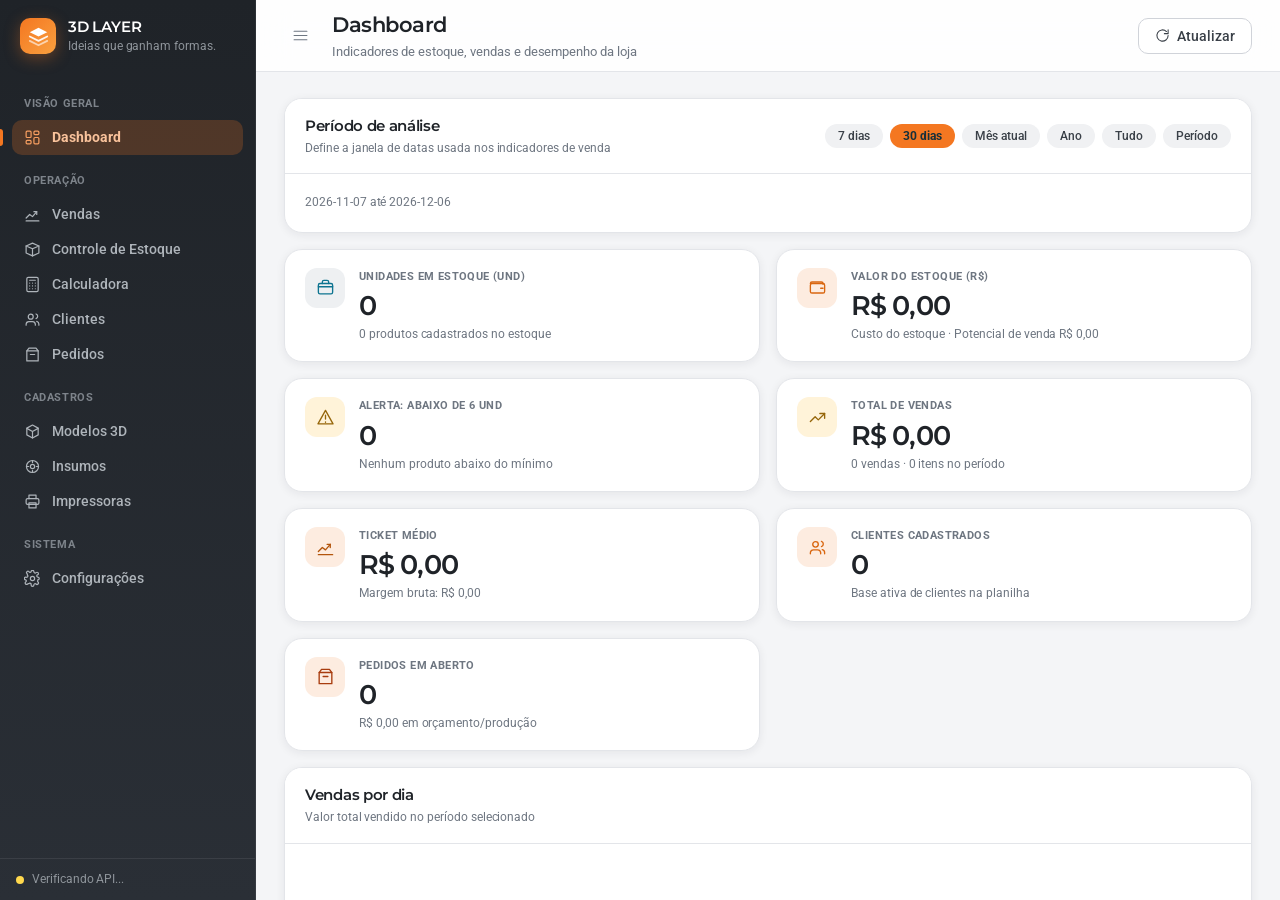
==== index.html @ 17f923ca "Transicao de pagina lado a lado (transitions.dev P8)" ====
<!doctype html>
<html lang="pt-BR">
  <head>
    <meta charset="UTF-8" />
    <meta name="viewport" content="width=device-width, initial-scale=1.0" />
    <meta name="description" content="3D LAYER — CRM da loja 3D: clientes, estoque, vendas e pedidos. Ideias que ganham formas." />
    <meta name="theme-color" content="#1f2328" />
    <meta
      http-equiv="Content-Security-Policy"
      content="default-src 'self'; script-src 'self' 'sha256-BkKP2XO6WOEc3kXOiLr2ZoY83hamalKjPY9xBcbXVuw='; style-src 'self' 'unsafe-inline'; font-src 'self' data: https:; img-src 'self' data: blob: https: http:; connect-src 'self' https: http:; object-src 'none'; base-uri 'none'"
    />
    <title>3D LAYER</title>
    <script type="module" crossorigin src="./assets/index.web-DyTo5qUt.js"></script>
    <link rel="stylesheet" crossorigin href="./assets/index-BPwI07zb.css">
  </head>
  <body>
    <div id="root"></div>
  </body>
</html>
---- assets/index-BPwI07zb.css ----
@font-face{font-family:Montserrat;font-style:normal;font-display:swap;font-weight:500;src:url(./montserrat-cyrillic-ext-500-normal-11xBT7e1.woff2) format("woff2"),url(./montserrat-cyrillic-ext-500-normal-DOzfAZ45.woff) format("woff");unicode-range:U+0460-052F,U+1C80-1C8A,U+20B4,U+2DE0-2DFF,U+A640-A69F,U+FE2E-FE2F}@font-face{font-family:Montserrat;font-style:normal;font-display:swap;font-weight:500;src:url(./montserrat-cyrillic-500-normal-T0SG181k.woff2) format("woff2"),url(./montserrat-cyrillic-500-normal-CyGtXmN9.woff) format("woff");unicode-range:U+0301,U+0400-045F,U+0490-0491,U+04B0-04B1,U+2116}@font-face{font-family:Montserrat;font-style:normal;font-display:swap;font-weight:500;src:url(./montserrat-vietnamese-500-normal-NT-t8RG1.woff2) format("woff2"),url(./montserrat-vietnamese-500-normal-DpeZlV_K.woff) format("woff");unicode-range:U+0102-0103,U+0110-0111,U+0128-0129,U+0168-0169,U+01A0-01A1,U+01AF-01B0,U+0300-0301,U+0303-0304,U+0308-0309,U+0323,U+0329,U+1EA0-1EF9,U+20AB}@font-face{font-family:Montserrat;font-style:normal;font-display:swap;font-weight:500;src:url(./montserrat-latin-ext-500-normal-BKtbrd6n.woff2) format("woff2"),url(./montserrat-latin-ext-500-normal-DWPqqZgs.woff) format("woff");unicode-range:U+0100-02BA,U+02BD-02C5,U+02C7-02CC,U+02CE-02D7,U+02DD-02FF,U+0304,U+0308,U+0329,U+1D00-1DBF,U+1E00-1E9F,U+1EF2-1EFF,U+2020,U+20A0-20AB,U+20AD-20C0,U+2113,U+2C60-2C7F,U+A720-A7FF}@font-face{font-family:Montserrat;font-style:normal;font-display:swap;font-weight:500;src:url(./montserrat-latin-500-normal-DRFEGfly.woff2) format("woff2"),url(./montserrat-latin-500-normal-Dok2oTci.woff) format("woff");unicode-range:U+0000-00FF,U+0131,U+0152-0153,U+02BB-02BC,U+02C6,U+02DA,U+02DC,U+0304,U+0308,U+0329,U+2000-206F,U+20AC,U+2122,U+2191,U+2193,U+2212,U+2215,U+FEFF,U+FFFD}@font-face{font-family:Montserrat;font-style:normal;font-display:swap;font-weight:600;src:url(./montserrat-cyrillic-ext-600-normal-BtBW-rpm.woff2) format("woff2"),url(./montserrat-cyrillic-ext-600-normal-wReYPmz2.woff) format("woff");unicode-range:U+0460-052F,U+1C80-1C8A,U+20B4,U+2DE0-2DFF,U+A640-A69F,U+FE2E-FE2F}@font-face{font-family:Montserrat;font-style:normal;font-display:swap;font-weight:600;src:url(./montserrat-cyrillic-600-normal-CQEPC0hM.woff2) format("woff2"),url(./montserrat-cyrillic-600-normal-DUglwBrH.woff) format("woff");unicode-range:U+0301,U+0400-045F,U+0490-0491,U+04B0-04B1,U+2116}@font-face{font-family:Montserrat;font-style:normal;font-display:swap;font-weight:600;src:url(./montserrat-vietnamese-600-normal-DKe6qT_E.woff2) format("woff2"),url(./montserrat-vietnamese-600-normal-SJ-HTWuM.woff) format("woff");unicode-range:U+0102-0103,U+0110-0111,U+0128-0129,U+0168-0169,U+01A0-01A1,U+01AF-01B0,U+0300-0301,U+0303-0304,U+0308-0309,U+0323,U+0329,U+1EA0-1EF9,U+20AB}@font-face{font-family:Montserrat;font-style:normal;font-display:swap;font-weight:600;src:url(./montserrat-latin-ext-600-normal-DSkTqI9L.woff2) format("woff2"),url(./montserrat-latin-ext-600-normal-CSDhkhgS.woff) format("woff");unicode-range:U+0100-02BA,U+02BD-02C5,U+02C7-02CC,U+02CE-02D7,U+02DD-02FF,U+0304,U+0308,U+0329,U+1D00-1DBF,U+1E00-1E9F,U+1EF2-1EFF,U+2020,U+20A0-20AB,U+20AD-20C0,U+2113,U+2C60-2C7F,U+A720-A7FF}@font-face{font-family:Montserrat;font-style:normal;font-display:swap;font-weight:600;src:url(./montserrat-latin-600-normal-UVxSCcoG.woff2) format("woff2"),url(./montserrat-latin-600-normal-CdhFl4lI.woff) format("woff");unicode-range:U+0000-00FF,U+0131,U+0152-0153,U+02BB-02BC,U+02C6,U+02DA,U+02DC,U+0304,U+0308,U+0329,U+2000-206F,U+20AC,U+2122,U+2191,U+2193,U+2212,U+2215,U+FEFF,U+FFFD}@font-face{font-family:Montserrat;font-style:normal;font-display:swap;font-weight:700;src:url(./montserrat-cyrillic-ext-700-normal-MyDreaeu.woff2) format("woff2"),url(./montserrat-cyrillic-ext-700-normal-D-Mk2xRJ.woff) format("woff");unicode-range:U+0460-052F,U+1C80-1C8A,U+20B4,U+2DE0-2DFF,U+A640-A69F,U+FE2E-FE2F}@font-face{font-family:Montserrat;font-style:normal;font-display:swap;font-weight:700;src:url(./montserrat-cyrillic-700-normal-D-Pqjtdp.woff2) format("woff2"),url(./montserrat-cyrillic-700-normal-BvLYcGP1.woff) format("woff");unicode-range:U+0301,U+0400-045F,U+0490-0491,U+04B0-04B1,U+2116}@font-face{font-family:Montserrat;font-style:normal;font-display:swap;font-weight:700;src:url(./montserrat-vietnamese-700-normal-C0x1De3p.woff2) format("woff2"),url(./montserrat-vietnamese-700-normal-DnwGT2D9.woff) format("woff");unicode-range:U+0102-0103,U+0110-0111,U+0128-0129,U+0168-0169,U+01A0-01A1,U+01AF-01B0,U+0300-0301,U+0303-0304,U+0308-0309,U+0323,U+0329,U+1EA0-1EF9,U+20AB}@font-face{font-family:Montserrat;font-style:normal;font-display:swap;font-weight:700;src:url(./montserrat-latin-ext-700-normal-BOP2Nhf0.woff2) format("woff2"),url(./montserrat-latin-ext-700-normal-DdDFr05Z.woff) format("woff");unicode-range:U+0100-02BA,U+02BD-02C5,U+02C7-02CC,U+02CE-02D7,U+02DD-02FF,U+0304,U+0308,U+0329,U+1D00-1DBF,U+1E00-1E9F,U+1EF2-1EFF,U+2020,U+20A0-20AB,U+20AD-20C0,U+2113,U+2C60-2C7F,U+A720-A7FF}@font-face{font-family:Montserrat;font-style:normal;font-display:swap;font-weight:700;src:url(./montserrat-latin-700-normal-BdjcYUrC.woff2) format("woff2"),url(./montserrat-latin-700-normal-BWkrl476.woff) format("woff");unicode-range:U+0000-00FF,U+0131,U+0152-0153,U+02BB-02BC,U+02C6,U+02DA,U+02DC,U+0304,U+0308,U+0329,U+2000-206F,U+20AC,U+2122,U+2191,U+2193,U+2212,U+2215,U+FEFF,U+FFFD}@font-face{font-family:Roboto;font-style:normal;font-display:swap;font-weight:400;src:url(./roboto-cyrillic-ext-400-normal-qHufge6k.woff2) format("woff2"),url(./roboto-cyrillic-ext-400-normal-DhDk0Xwi.woff) format("woff");unicode-range:U+0460-052F,U+1C80-1C8A,U+20B4,U+2DE0-2DFF,U+A640-A69F,U+FE2E-FE2F}@font-face{font-family:Roboto;font-style:normal;font-display:swap;font-weight:400;src:url(./roboto-cyrillic-400-normal-CBPI_iaY.woff2) format("woff2"),url(./roboto-cyrillic-400-normal-BepgbcUK.woff) format("woff");unicode-range:U+0301,U+0400-045F,U+0490-0491,U+04B0-04B1,U+2116}@font-face{font-family:Roboto;font-style:normal;font-display:swap;font-weight:400;src:url([data-uri]) format("woff2"),url([data-uri]) format("woff");unicode-range:U+1F00-1FFF}@font-face{font-family:Roboto;font-style:normal;font-display:swap;font-weight:400;src:url(./roboto-greek-400-normal-ai2Z1K3C.woff2) format("woff2"),url(./roboto-greek-400-normal-D904r64h.woff) format("woff");unicode-range:U+0370-0377,U+037A-037F,U+0384-038A,U+038C,U+038E-03A1,U+03A3-03FF}@font-face{font-family:Roboto;font-style:normal;font-display:swap;font-weight:400;src:url(./roboto-math-400-normal-BEFej5gc.woff2) format("woff2"),url(./roboto-math-400-normal-D6sS4O5l.woff) format("woff");unicode-range:U+0302-0303,U+0305,U+0307-0308,U+0310,U+0312,U+0315,U+031A,U+0326-0327,U+032C,U+032F-0330,U+0332-0333,U+0338,U+033A,U+0346,U+034D,U+0391-03A1,U+03A3-03A9,U+03B1-03C9,U+03D1,U+03D5-03D6,U+03F0-03F1,U+03F4-03F5,U+2016-2017,U+2034-2038,U+203C,U+2040,U+2043,U+2047,U+2050,U+2057,U+205F,U+2070-2071,U+2074-208E,U+2090-209C,U+20D0-20DC,U+20E1,U+20E5-20EF,U+2100-2112,U+2114-2115,U+2117-2121,U+2123-214F,U+2190,U+2192,U+2194-21AE,U+21B0-21E5,U+21F1-21F2,U+21F4-2211,U+2213-2214,U+2216-22FF,U+2308-230B,U+2310,U+2319,U+231C-2321,U+2336-237A,U+237C,U+2395,U+239B-23B7,U+23D0,U+23DC-23E1,U+2474-2475,U+25AF,U+25B3,U+25B7,U+25BD,U+25C1,U+25CA,U+25CC,U+25FB,U+266D-266F,U+27C0-27FF,U+2900-2AFF,U+2B0E-2B11,U+2B30-2B4C,U+2BFE,U+3030,U+FF5B,U+FF5D,U+1D400-1D7FF,U+1EE00-1EEFF}@font-face{font-family:Roboto;font-style:normal;font-display:swap;font-weight:400;src:url(./roboto-symbols-400-normal-CB1Ce4Gk.woff2) format("woff2"),url(./roboto-symbols-400-normal-C7tGlxgb.woff) format("woff");unicode-range:U+0001-000C,U+000E-001F,U+007F-009F,U+20DD-20E0,U+20E2-20E4,U+2150-218F,U+2190,U+2192,U+2194-2199,U+21AF,U+21E6-21F0,U+21F3,U+2218-2219,U+2299,U+22C4-22C6,U+2300-243F,U+2440-244A,U+2460-24FF,U+25A0-27BF,U+2800-28FF,U+2921-2922,U+2981,U+29BF,U+29EB,U+2B00-2BFF,U+4DC0-4DFF,U+FFF9-FFFB,U+10140-1018E,U+10190-1019C,U+101A0,U+101D0-101FD,U+102E0-102FB,U+10E60-10E7E,U+1D2C0-1D2D3,U+1D2E0-1D37F,U+1F000-1F0FF,U+1F100-1F1AD,U+1F1E6-1F1FF,U+1F30D-1F30F,U+1F315,U+1F31C,U+1F31E,U+1F320-1F32C,U+1F336,U+1F378,U+1F37D,U+1F382,U+1F393-1F39F,U+1F3A7-1F3A8,U+1F3AC-1F3AF,U+1F3C2,U+1F3C4-1F3C6,U+1F3CA-1F3CE,U+1F3D4-1F3E0,U+1F3ED,U+1F3F1-1F3F3,U+1F3F5-1F3F7,U+1F408,U+1F415,U+1F41F,U+1F426,U+1F43F,U+1F441-1F442,U+1F444,U+1F446-1F449,U+1F44C-1F44E,U+1F453,U+1F46A,U+1F47D,U+1F4A3,U+1F4B0,U+1F4B3,U+1F4B9,U+1F4BB,U+1F4BF,U+1F4C8-1F4CB,U+1F4D6,U+1F4DA,U+1F4DF,U+1F4E3-1F4E6,U+1F4EA-1F4ED,U+1F4F7,U+1F4F9-1F4FB,U+1F4FD-1F4FE,U+1F503,U+1F507-1F50B,U+1F50D,U+1F512-1F513,U+1F53E-1F54A,U+1F54F-1F5FA,U+1F610,U+1F650-1F67F,U+1F687,U+1F68D,U+1F691,U+1F694,U+1F698,U+1F6AD,U+1F6B2,U+1F6B9-1F6BA,U+1F6BC,U+1F6C6-1F6CF,U+1F6D3-1F6D7,U+1F6E0-1F6EA,U+1F6F0-1F6F3,U+1F6F7-1F6FC,U+1F700-1F7FF,U+1F800-1F80B,U+1F810-1F847,U+1F850-1F859,U+1F860-1F887,U+1F890-1F8AD,U+1F8B0-1F8BB,U+1F8C0-1F8C1,U+1F900-1F90B,U+1F93B,U+1F946,U+1F984,U+1F996,U+1F9E9,U+1FA00-1FA6F,U+1FA70-1FA7C,U+1FA80-1FA89,U+1FA8F-1FAC6,U+1FACE-1FADC,U+1FADF-1FAE9,U+1FAF0-1FAF8,U+1FB00-1FBFF}@font-face{font-family:Roboto;font-style:normal;font-display:swap;font-weight:400;src:url(./roboto-vietnamese-400-normal-D2PTxGxD.woff2) format("woff2"),url(./roboto-vietnamese-400-normal-Bf76hAzZ.woff) format("woff");unicode-range:U+0102-0103,U+0110-0111,U+0128-0129,U+0168-0169,U+01A0-01A1,U+01AF-01B0,U+0300-0301,U+0303-0304,U+0308-0309,U+0323,U+0329,U+1EA0-1EF9,U+20AB}@font-face{font-family:Roboto;font-style:normal;font-display:swap;font-weight:400;src:url(./roboto-latin-ext-400-normal-C3tdtHj3.woff2) format("woff2"),url(./roboto-latin-ext-400-normal-CIveymTr.woff) format("woff");unicode-range:U+0100-02BA,U+02BD-02C5,U+02C7-02CC,U+02CE-02D7,U+02DD-02FF,U+0304,U+0308,U+0329,U+1D00-1DBF,U+1E00-1E9F,U+1EF2-1EFF,U+2020,U+20A0-20AB,U+20AD-20C0,U+2113,U+2C60-2C7F,U+A720-A7FF}@font-face{font-family:Roboto;font-style:normal;font-display:swap;font-weight:400;src:url(./roboto-latin-400-normal-BqEyEoaF.woff2) format("woff2"),url(./roboto-latin-400-normal-D27F5sTu.woff) format("woff");unicode-range:U+0000-00FF,U+0131,U+0152-0153,U+02BB-02BC,U+02C6,U+02DA,U+02DC,U+0304,U+0308,U+0329,U+2000-206F,U+20AC,U+2122,U+2191,U+2193,U+2212,U+2215,U+FEFF,U+FFFD}@font-face{font-family:Roboto;font-style:normal;font-display:swap;font-weight:500;src:url(./roboto-cyrillic-ext-500-normal-BWC_xYeb.woff2) format("woff2"),url(./roboto-cyrillic-ext-500-normal-SCgicl0l.woff) format("woff");unicode-range:U+0460-052F,U+1C80-1C8A,U+20B4,U+2DE0-2DFF,U+A640-A69F,U+FE2E-FE2F}@font-face{font-family:Roboto;font-style:normal;font-display:swap;font-weight:500;src:url(./roboto-cyrillic-500-normal-CLao9AfR.woff2) format("woff2"),url(./roboto-cyrillic-500-normal-C8ZOEKN4.woff) format("woff");unicode-range:U+0301,U+0400-045F,U+0490-0491,U+04B0-04B1,U+2116}@font-face{font-family:Roboto;font-style:normal;font-display:swap;font-weight:500;src:url([data-uri]) format("woff2"),url([data-uri]) format("woff");unicode-range:U+1F00-1FFF}@font-face{font-family:Roboto;font-style:normal;font-display:swap;font-weight:500;src:url(./roboto-greek-500-normal-C9AnhcmC.woff2) format("woff2"),url(./roboto-greek-500-normal-XBIQOowA.woff) format("woff");unicode-range:U+0370-0377,U+037A-037F,U+0384-038A,U+038C,U+038E-03A1,U+03A3-03FF}@font-face{font-family:Roboto;font-style:normal;font-display:swap;font-weight:500;src:url(./roboto-math-500-normal-C4NU9gLX.woff2) format("woff2"),url(./roboto-math-500-normal-BNGXE_xU.woff) format("woff");unicode-range:U+0302-0303,U+0305,U+0307-0308,U+0310,U+0312,U+0315,U+031A,U+0326-0327,U+032C,U+032F-0330,U+0332-0333,U+0338,U+033A,U+0346,U+034D,U+0391-03A1,U+03A3-03A9,U+03B1-03C9,U+03D1,U+03D5-03D6,U+03F0-03F1,U+03F4-03F5,U+2016-2017,U+2034-2038,U+203C,U+2040,U+2043,U+2047,U+2050,U+2057,U+205F,U+2070-2071,U+2074-208E,U+2090-209C,U+20D0-20DC,U+20E1,U+20E5-20EF,U+2100-2112,U+2114-2115,U+2117-2121,U+2123-214F,U+2190,U+2192,U+2194-21AE,U+21B0-21E5,U+21F1-21F2,U+21F4-2211,U+2213-2214,U+2216-22FF,U+2308-230B,U+2310,U+2319,U+231C-2321,U+2336-237A,U+237C,U+2395,U+239B-23B7,U+23D0,U+23DC-23E1,U+2474-2475,U+25AF,U+25B3,U+25B7,U+25BD,U+25C1,U+25CA,U+25CC,U+25FB,U+266D-266F,U+27C0-27FF,U+2900-2AFF,U+2B0E-2B11,U+2B30-2B4C,U+2BFE,U+3030,U+FF5B,U+FF5D,U+1D400-1D7FF,U+1EE00-1EEFF}@font-face{font-family:Roboto;font-style:normal;font-display:swap;font-weight:500;src:url(./roboto-symbols-500-normal-B_CZKVJS.woff2) format("woff2"),url(./roboto-symbols-500-normal-DFnofPUt.woff) format("woff");unicode-range:U+0001-000C,U+000E-001F,U+007F-009F,U+20DD-20E0,U+20E2-20E4,U+2150-218F,U+2190,U+2192,U+2194-2199,U+21AF,U+21E6-21F0,U+21F3,U+2218-2219,U+2299,U+22C4-22C6,U+2300-243F,U+2440-244A,U+2460-24FF,U+25A0-27BF,U+2800-28FF,U+2921-2922,U+2981,U+29BF,U+29EB,U+2B00-2BFF,U+4DC0-4DFF,U+FFF9-FFFB,U+10140-1018E,U+10190-1019C,U+101A0,U+101D0-101FD,U+102E0-102FB,U+10E60-10E7E,U+1D2C0-1D2D3,U+1D2E0-1D37F,U+1F000-1F0FF,U+1F100-1F1AD,U+1F1E6-1F1FF,U+1F30D-1F30F,U+1F315,U+1F31C,U+1F31E,U+1F320-1F32C,U+1F336,U+1F378,U+1F37D,U+1F382,U+1F393-1F39F,U+1F3A7-1F3A8,U+1F3AC-1F3AF,U+1F3C2,U+1F3C4-1F3C6,U+1F3CA-1F3CE,U+1F3D4-1F3E0,U+1F3ED,U+1F3F1-1F3F3,U+1F3F5-1F3F7,U+1F408,U+1F415,U+1F41F,U+1F426,U+1F43F,U+1F441-1F442,U+1F444,U+1F446-1F449,U+1F44C-1F44E,U+1F453,U+1F46A,U+1F47D,U+1F4A3,U+1F4B0,U+1F4B3,U+1F4B9,U+1F4BB,U+1F4BF,U+1F4C8-1F4CB,U+1F4D6,U+1F4DA,U+1F4DF,U+1F4E3-1F4E6,U+1F4EA-1F4ED,U+1F4F7,U+1F4F9-1F4FB,U+1F4FD-1F4FE,U+1F503,U+1F507-1F50B,U+1F50D,U+1F512-1F513,U+1F53E-1F54A,U+1F54F-1F5FA,U+1F610,U+1F650-1F67F,U+1F687,U+1F68D,U+1F691,U+1F694,U+1F698,U+1F6AD,U+1F6B2,U+1F6B9-1F6BA,U+1F6BC,U+1F6C6-1F6CF,U+1F6D3-1F6D7,U+1F6E0-1F6EA,U+1F6F0-1F6F3,U+1F6F7-1F6FC,U+1F700-1F7FF,U+1F800-1F80B,U+1F810-1F847,U+1F850-1F859,U+1F860-1F887,U+1F890-1F8AD,U+1F8B0-1F8BB,U+1F8C0-1F8C1,U+1F900-1F90B,U+1F93B,U+1F946,U+1F984,U+1F996,U+1F9E9,U+1FA00-1FA6F,U+1FA70-1FA7C,U+1FA80-1FA89,U+1FA8F-1FAC6,U+1FACE-1FADC,U+1FADF-1FAE9,U+1FAF0-1FAF8,U+1FB00-1FBFF}@font-face{font-family:Roboto;font-style:normal;font-display:swap;font-weight:500;src:url(./roboto-vietnamese-500-normal-B3ncpOoB.woff2) format("woff2"),url(./roboto-vietnamese-500-normal-BgoYVz-9.woff) format("woff");unicode-range:U+0102-0103,U+0110-0111,U+0128-0129,U+0168-0169,U+01A0-01A1,U+01AF-01B0,U+0300-0301,U+0303-0304,U+0308-0309,U+0323,U+0329,U+1EA0-1EF9,U+20AB}@font-face{font-family:Roboto;font-style:normal;font-display:swap;font-weight:500;src:url(./roboto-latin-ext-500-normal-pMCM9Ixg.woff2) format("woff2"),url(./roboto-latin-ext-500-normal-C1cK9xmS.woff) format("woff");unicode-range:U+0100-02BA,U+02BD-02C5,U+02C7-02CC,U+02CE-02D7,U+02DD-02FF,U+0304,U+0308,U+0329,U+1D00-1DBF,U+1E00-1E9F,U+1EF2-1EFF,U+2020,U+20A0-20AB,U+20AD-20C0,U+2113,U+2C60-2C7F,U+A720-A7FF}@font-face{font-family:Roboto;font-style:normal;font-display:swap;font-weight:500;src:url(./roboto-latin-500-normal-7RbcRiD8.woff2) format("woff2"),url(./roboto-latin-500-normal-fsTFPL3E.woff) format("woff");unicode-range:U+0000-00FF,U+0131,U+0152-0153,U+02BB-02BC,U+02C6,U+02DA,U+02DC,U+0304,U+0308,U+0329,U+2000-206F,U+20AC,U+2122,U+2191,U+2193,U+2212,U+2215,U+FEFF,U+FFFD}@font-face{font-family:Roboto;font-style:normal;font-display:swap;font-weight:700;src:url(./roboto-cyrillic-ext-700-normal-DmFxo5wj.woff2) format("woff2"),url(./roboto-cyrillic-ext-700-normal-BWOtdzfy.woff) format("woff");unicode-range:U+0460-052F,U+1C80-1C8A,U+20B4,U+2DE0-2DFF,U+A640-A69F,U+FE2E-FE2F}@font-face{font-family:Roboto;font-style:normal;font-display:swap;font-weight:700;src:url(./roboto-cyrillic-700-normal-C2o7G-SM.woff2) format("woff2"),url(./roboto-cyrillic-700-normal-D8g9KsRf.woff) format("woff");unicode-range:U+0301,U+0400-045F,U+0490-0491,U+04B0-04B1,U+2116}@font-face{font-family:Roboto;font-style:normal;font-display:swap;font-weight:700;src:url([data-uri]) format("woff2"),url([data-uri]) format("woff");unicode-range:U+1F00-1FFF}@font-face{font-family:Roboto;font-style:normal;font-display:swap;font-weight:700;src:url(./roboto-greek-700-normal-0aHWxGLu.woff2) format("woff2"),url(./roboto-greek-700-normal-xQsEWSIA.woff) format("woff");unicode-range:U+0370-0377,U+037A-037F,U+0384-038A,U+038C,U+038E-03A1,U+03A3-03FF}@font-face{font-family:Roboto;font-style:normal;font-display:swap;font-weight:700;src:url(./roboto-math-700-normal-B8YqGHVc.woff2) format("woff2"),url(./roboto-math-700-normal-DbhUef31.woff) format("woff");unicode-range:U+0302-0303,U+0305,U+0307-0308,U+0310,U+0312,U+0315,U+031A,U+0326-0327,U+032C,U+032F-0330,U+0332-0333,U+0338,U+033A,U+0346,U+034D,U+0391-03A1,U+03A3-03A9,U+03B1-03C9,U+03D1,U+03D5-03D6,U+03F0-03F1,U+03F4-03F5,U+2016-2017,U+2034-2038,U+203C,U+2040,U+2043,U+2047,U+2050,U+2057,U+205F,U+2070-2071,U+2074-208E,U+2090-209C,U+20D0-20DC,U+20E1,U+20E5-20EF,U+2100-2112,U+2114-2115,U+2117-2121,U+2123-214F,U+2190,U+2192,U+2194-21AE,U+21B0-21E5,U+21F1-21F2,U+21F4-2211,U+2213-2214,U+2216-22FF,U+2308-230B,U+2310,U+2319,U+231C-2321,U+2336-237A,U+237C,U+2395,U+239B-23B7,U+23D0,U+23DC-23E1,U+2474-2475,U+25AF,U+25B3,U+25B7,U+25BD,U+25C1,U+25CA,U+25CC,U+25FB,U+266D-266F,U+27C0-27FF,U+2900-2AFF,U+2B0E-2B11,U+2B30-2B4C,U+2BFE,U+3030,U+FF5B,U+FF5D,U+1D400-1D7FF,U+1EE00-1EEFF}@font-face{font-family:Roboto;font-style:normal;font-display:swap;font-weight:700;src:url(./roboto-symbols-700-normal-BiFDindJ.woff2) format("woff2"),url(./roboto-symbols-700-normal-C59U6HqI.woff) format("woff");unicode-range:U+0001-000C,U+000E-001F,U+007F-009F,U+20DD-20E0,U+20E2-20E4,U+2150-218F,U+2190,U+2192,U+2194-2199,U+21AF,U+21E6-21F0,U+21F3,U+2218-2219,U+2299,U+22C4-22C6,U+2300-243F,U+2440-244A,U+2460-24FF,U+25A0-27BF,U+2800-28FF,U+2921-2922,U+2981,U+29BF,U+29EB,U+2B00-2BFF,U+4DC0-4DFF,U+FFF9-FFFB,U+10140-1018E,U+10190-1019C,U+101A0,U+101D0-101FD,U+102E0-102FB,U+10E60-10E7E,U+1D2C0-1D2D3,U+1D2E0-1D37F,U+1F000-1F0FF,U+1F100-1F1AD,U+1F1E6-1F1FF,U+1F30D-1F30F,U+1F315,U+1F31C,U+1F31E,U+1F320-1F32C,U+1F336,U+1F378,U+1F37D,U+1F382,U+1F393-1F39F,U+1F3A7-1F3A8,U+1F3AC-1F3AF,U+1F3C2,U+1F3C4-1F3C6,U+1F3CA-1F3CE,U+1F3D4-1F3E0,U+1F3ED,U+1F3F1-1F3F3,U+1F3F5-1F3F7,U+1F408,U+1F415,U+1F41F,U+1F426,U+1F43F,U+1F441-1F442,U+1F444,U+1F446-1F449,U+1F44C-1F44E,U+1F453,U+1F46A,U+1F47D,U+1F4A3,U+1F4B0,U+1F4B3,U+1F4B9,U+1F4BB,U+1F4BF,U+1F4C8-1F4CB,U+1F4D6,U+1F4DA,U+1F4DF,U+1F4E3-1F4E6,U+1F4EA-1F4ED,U+1F4F7,U+1F4F9-1F4FB,U+1F4FD-1F4FE,U+1F503,U+1F507-1F50B,U+1F50D,U+1F512-1F513,U+1F53E-1F54A,U+1F54F-1F5FA,U+1F610,U+1F650-1F67F,U+1F687,U+1F68D,U+1F691,U+1F694,U+1F698,U+1F6AD,U+1F6B2,U+1F6B9-1F6BA,U+1F6BC,U+1F6C6-1F6CF,U+1F6D3-1F6D7,U+1F6E0-1F6EA,U+1F6F0-1F6F3,U+1F6F7-1F6FC,U+1F700-1F7FF,U+1F800-1F80B,U+1F810-1F847,U+1F850-1F859,U+1F860-1F887,U+1F890-1F8AD,U+1F8B0-1F8BB,U+1F8C0-1F8C1,U+1F900-1F90B,U+1F93B,U+1F946,U+1F984,U+1F996,U+1F9E9,U+1FA00-1FA6F,U+1FA70-1FA7C,U+1FA80-1FA89,U+1FA8F-1FAC6,U+1FACE-1FADC,U+1FADF-1FAE9,U+1FAF0-1FAF8,U+1FB00-1FBFF}@font-face{font-family:Roboto;font-style:normal;font-display:swap;font-weight:700;src:url(./roboto-vietnamese-700-normal-BEVeWqJt.woff2) format("woff2"),url(./roboto-vietnamese-700-normal-kpkdMgbf.woff) format("woff");unicode-range:U+0102-0103,U+0110-0111,U+0128-0129,U+0168-0169,U+01A0-01A1,U+01AF-01B0,U+0300-0301,U+0303-0304,U+0308-0309,U+0323,U+0329,U+1EA0-1EF9,U+20AB}@font-face{font-family:Roboto;font-style:normal;font-display:swap;font-weight:700;src:url(./roboto-latin-ext-700-normal-DSBUz0N1.woff2) format("woff2"),url(./roboto-latin-ext-700-normal-BDePAh3g.woff) format("woff");unicode-range:U+0100-02BA,U+02BD-02C5,U+02C7-02CC,U+02CE-02D7,U+02DD-02FF,U+0304,U+0308,U+0329,U+1D00-1DBF,U+1E00-1E9F,U+1EF2-1EFF,U+2020,U+20A0-20AB,U+20AD-20C0,U+2113,U+2C60-2C7F,U+A720-A7FF}@font-face{font-family:Roboto;font-style:normal;font-display:swap;font-weight:700;src:url(./roboto-latin-700-normal-BZpUvMxY.woff2) format("woff2"),url(./roboto-latin-700-normal-YuyVweIx.woff) format("woff");unicode-range:U+0000-00FF,U+0131,U+0152-0153,U+02BB-02BC,U+02C6,U+02DA,U+02DC,U+0304,U+0308,U+0329,U+2000-206F,U+20AC,U+2122,U+2191,U+2193,U+2212,U+2215,U+FEFF,U+FFFD}:root{--bg-app: #f4f5f7;--surface: #ffffff;--surface-alt: #f7f8fa;--surface-raised: #ffffff;--border: #e3e5e9;--border-strong: #d0d3d9;--nav-bg: #1f2328;--nav-bg-soft: #2a2f36;--nav-text: #aeb4ba;--nav-text-active: #ffffff;--nav-hover: rgba(255, 255, 255, .07);--nav-active: rgba(244, 119, 33, .22);--brand-100: #fdece0;--brand-200: #fbdbc6;--brand-300: #f9c29b;--brand-400: #f79e60;--brand-500: #f47721;--brand-600: #d9660f;--brand-700: #b3550c;--brand-soft: #fdece0;--grad-brand: linear-gradient(135deg, #f47721 0%, #f9a03f 100%);--grad-splash: linear-gradient(135deg, #1f2328 0%, #2a2f36 55%, #f47721 100%);--grad-teal: linear-gradient(180deg, #f79e60 0%, #f9c29b 55%, #fdece0 100%);--yellow: #ffb020;--yellow-soft: #fff3d9;--yellow-ink: #96660a;--coral: #e2571e;--coral-soft: #fdece0;--coral-ink: #a83c0e;--navy: #1f2328;--navy-soft: #eef0f2;--text: #1f2328;--text-soft: #3a4048;--text-muted: #6e7681;--text-inverse: #ffffff;--ok: #1e8a81;--ok-soft: #e3f7f4;--warn: #a97a00;--warn-soft: #fff5d6;--danger: #c2401c;--danger-soft: #ffede7;--info: #0e7490;--info-soft: #cffafe;--neutral-soft: #f0f1f3;--font: "Roboto", -apple-system, BlinkMacSystemFont, "Segoe UI", system-ui, "Helvetica Neue", Arial, sans-serif;--font-title: "Montserrat", "Roboto", -apple-system, "Segoe UI", system-ui, Arial, sans-serif;--font-mono: "SF Mono", "Cascadia Mono", "Consolas", "SFMono-Regular", monospace;--r-sm: 8px;--r-md: 12px;--r-lg: 18px;--r-xl: 24px;--r-pill: 980px;--shadow-xs: 0 1px 2px rgba(31, 35, 40, .05);--shadow-sm: 0 2px 10px rgba(31, 35, 40, .07);--shadow-md: 0 10px 30px rgba(31, 35, 40, .11);--shadow-lg: 0 28px 70px rgba(31, 35, 40, .22);--nav-w: 256px;--topbar-h: 72px;--pg-dur: .25s;--pg-dist: 8px;--pg-blur: 3px;--pg-ease: cubic-bezier(.22, 1, .36, 1)}.tema-colorido{--bg-app: #f0f4ff;--surface: #ffffff;--surface-alt: #eef2ff;--surface-raised: #f5f7ff;--border: #d8dcf7;--border-strong: #c2c6e8;--nav-bg: #4338ca;--nav-bg-soft: #312e81;--nav-text: #c7d2fe;--nav-text-active: #ffffff;--nav-hover: rgba(255, 255, 255, .1);--nav-active: rgba(255, 255, 255, .15);--brand-100: #fce7f3;--brand-200: #fbcfe8;--brand-300: #f9a8d4;--brand-400: #f472b6;--brand-500: #ec4899;--brand-600: #db2777;--brand-700: #be185d;--brand-soft: #fdf2f8;--grad-brand: linear-gradient(135deg, #ec4899 0%, #8b5cf6 100%);--grad-splash: linear-gradient(135deg, #ec4899 0%, #8b5cf6 45%, #06b6d4 100%);--grad-teal: linear-gradient(180deg, #fbcfe8 0%, #f9a8d4 55%, #fce7f3 100%);--yellow: #fbbf24;--yellow-soft: #fef3c7;--yellow-ink: #713f12;--coral: #f472b6;--coral-soft: #fdf2f8;--coral-ink: #9d174d;--navy: #4338ca;--navy-soft: #ede9fe;--text: #1e1b4b;--text-soft: #4338ca;--text-muted: #6366f1;--text-inverse: #ffffff;--ok: #10b981;--ok-soft: #d1fae5;--warn: #f59e0b;--warn-soft: #fef3c7;--danger: #ef4444;--danger-soft: #fee2e2;--info: #06b6d4;--info-soft: #cffafe;--neutral-soft: #ede9fe;--shadow-xs: 0 1px 2px rgba(67, 56, 202, .05);--shadow-sm: 0 2px 10px rgba(67, 56, 202, .08);--shadow-md: 0 10px 30px rgba(67, 56, 202, .12);--shadow-lg: 0 28px 70px rgba(67, 56, 202, .18)}.tema-natureza{--bg-app: #f0f7f4;--surface: #ffffff;--surface-alt: #e8f2ee;--surface-raised: #f0f7f4;--border: #d4e5e0;--border-strong: #bcd4cf;--nav-bg: #0e1a16;--nav-bg-soft: #1e2f2b;--nav-text: #a8c9bf;--nav-text-active: #ffffff;--nav-hover: rgba(255, 255, 255, .08);--nav-active: rgba(30, 111, 99, .2);--brand-100: #e8f2ee;--brand-200: #c9e3dc;--brand-300: #aad4cb;--brand-400: #8bc5b8;--brand-500: #1e6f63;--brand-600: #155a4f;--brand-700: #0e443b;--brand-soft: #f0f7f4;--grad-brand: linear-gradient(135deg, #1e6f63 0%, #6fe3cf 100%);--grad-splash: linear-gradient(135deg, #1e6f63 0%, #6fe3cf 45%, #f3b33d 100%);--grad-teal: linear-gradient(180deg, #e8f2ee 0%, #c9e3dc 55%, #e8f2ee 100%);--yellow: #f3b33d;--yellow-soft: #fdeeca;--yellow-ink: #8a6e1c;--coral: #6fe3cf;--coral-soft: #e3f9f4;--coral-ink: #3aa58d;--navy: #0e1a16;--navy-soft: #f0f7f4;--text: #0e1a16;--text-soft: #1e6f63;--text-muted: #3d7a6f;--text-inverse: #ffffff;--ok: #1e6f63;--ok-soft: #d1eadf;--warn: #f3b33d;--warn-soft: #fdeeca;--danger: #ef4444;--danger-soft: #fee2e2;--info: #6fe3cf;--info-soft: #e3f9f4;--neutral-soft: #e8f2ee;--shadow-xs: 0 1px 2px rgba(14, 26, 22, .05);--shadow-sm: 0 2px 10px rgba(14, 26, 22, .08);--shadow-md: 0 10px 30px rgba(14, 26, 22, .12);--shadow-lg: 0 28px 70px rgba(14, 26, 22, .18)}*{box-sizing:border-box}html,body,#root{height:100%;margin:0}body{font-family:var(--font);font-size:14px;line-height:1.45;color:var(--text);background:var(--bg-app);-webkit-font-smoothing:antialiased;-moz-osx-font-smoothing:grayscale;overflow:hidden;letter-spacing:-.003em}h1,h2,h3,.nav-brand-text strong,.kpi-value,.topbar h1{font-family:var(--font-title)}button,input,select,textarea{font-family:inherit;font-size:inherit;color:inherit}::-webkit-scrollbar{width:10px;height:10px}::-webkit-scrollbar-track{background:transparent}::-webkit-scrollbar-thumb{background:#c9ced5;border-radius:var(--r-pill);border:3px solid transparent;background-clip:content-box}::-webkit-scrollbar-thumb:hover{background:#aeb4ba;background-clip:content-box}.app{display:grid;grid-template-columns:var(--nav-w) 1fr;height:100vh;height:100dvh}.app.collapsed{--nav-w: 76px}.nav{background:var(--nav-bg);background-image:linear-gradient(180deg,#1f2328,#2a2f36);color:var(--nav-text);display:flex;flex-direction:column;min-width:0;border-right:1px solid rgba(255,255,255,.06)}.nav-brand{display:flex;align-items:center;gap:12px;height:var(--topbar-h);padding:0 20px;flex:0 0 auto}.nav-logo{width:36px;height:36px;flex:0 0 auto;border-radius:10px;background:var(--grad-brand);display:grid;place-items:center;color:#fff;box-shadow:0 4px 16px #f4772159}.nav-brand-text{min-width:0}.nav-brand-text strong{display:block;color:#fff;font-size:14.5px;font-weight:600;letter-spacing:-.2px;white-space:nowrap}.nav-brand-text span{display:block;font-size:11.5px;color:#8f959b;white-space:nowrap}.nav-scroll{flex:1 1 auto;overflow-y:auto;overflow-x:hidden;padding:6px 12px 20px}.nav-group-title{font-size:11px;letter-spacing:.6px;text-transform:uppercase;color:#7d838a;padding:18px 12px 8px;font-weight:600}.nav-item{display:flex;align-items:center;gap:11px;width:100%;padding:9px 12px;border:0;border-radius:10px;background:transparent;color:var(--nav-text);font-size:13.5px;font-weight:500;cursor:pointer;text-align:left;position:relative;transition:background .16s ease,color .16s ease;white-space:nowrap}.nav-item:hover{background:var(--nav-hover);color:#fff}.nav-item.active{background:var(--nav-active);color:var(--brand-300);font-weight:600}.nav-item.active svg{color:var(--brand-400)}.nav-item.active:before{content:"";position:absolute;left:-12px;top:9px;bottom:9px;width:3px;border-radius:0 3px 3px 0;background:var(--brand-500)}.nav-item .nav-badge{margin-left:auto;background:#f4772138;color:#f9c29b;border-radius:var(--r-pill);font-size:10.5px;font-weight:700;padding:1px 7px}.nav-foot{flex:0 0 auto;border-top:1px solid rgba(255,255,255,.08);padding:12px 16px}.nav-status{display:flex;align-items:center;gap:8px;font-size:11.5px;color:#8f959b}.nav-status .dot{width:8px;height:8px;border-radius:50%;background:#7d838a;flex:0 0 auto}.nav-status.online .dot{background:#10b981;box-shadow:0 0 0 3px #10b98140}.nav-status.offline .dot{background:#ef4444;box-shadow:0 0 0 3px #ef444440}.nav-status.checking .dot{background:#ffd84d;animation:pulse 1.1s infinite}@keyframes pulse{0%,to{opacity:1}50%{opacity:.35}}.app.collapsed .nav-brand-text,.app.collapsed .nav-item span:not(.nav-badge),.app.collapsed .nav-group-title,.app.collapsed .nav-status span,.app.collapsed .nav-foot .nav-status-text{display:none}.app.collapsed .nav-item{justify-content:center;padding:10px 0}.app.collapsed .nav-brand{justify-content:center;padding:0}.main{display:flex;flex-direction:column;min-width:0;min-height:0;background:var(--bg-app)}.topbar{height:var(--topbar-h);flex:0 0 auto;background:#ffffffdb;-webkit-backdrop-filter:saturate(180%) blur(18px);backdrop-filter:saturate(180%) blur(18px);border-bottom:1px solid var(--border);display:flex;align-items:center;gap:16px;padding:0 28px;z-index:5}.topbar-titles{min-width:0}.topbar h1{margin:0;font-size:21px;font-weight:600;letter-spacing:-.5px;white-space:nowrap;overflow:hidden;text-overflow:ellipsis}.topbar p{margin:3px 0 0;font-size:12.5px;color:var(--text-muted);white-space:nowrap;overflow:hidden;text-overflow:ellipsis}.topbar-actions{margin-left:auto;display:flex;align-items:center;gap:10px;flex:0 0 auto}.content{flex:1 1 auto;overflow-y:auto;overflow-x:hidden;padding:26px 28px 44px;min-height:0}.content-inner{position:relative;max-width:1560px;margin:0 auto}.content-inner.transicionando .pagina-sai{position:absolute;inset:0 auto auto 0;width:100%;pointer-events:none;z-index:0}.content-inner.transicionando .pagina-entra{position:relative;z-index:1}.pagina-entra{animation:pagina-entra var(--pg-dur) var(--pg-ease) both}.pagina-sai{animation:pagina-sai var(--pg-dur) var(--pg-ease) both}.content-inner.transicionando .pagina-entra,.content-inner.transicionando .pagina-sai{will-change:opacity,transform,filter}.content-inner.dir-fwd .pagina-entra{--pg-from: var(--pg-dist)}.content-inner.dir-fwd .pagina-sai{--pg-to: calc(var(--pg-dist) * -1)}.content-inner.dir-back .pagina-entra{--pg-from: calc(var(--pg-dist) * -1)}.content-inner.dir-back .pagina-sai{--pg-to: var(--pg-dist)}@keyframes pagina-entra{0%{opacity:0;transform:translate(var(--pg-from, var(--pg-dist)));filter:blur(var(--pg-blur))}to{opacity:1;transform:translate(0);filter:blur(0)}}@keyframes pagina-sai{0%{opacity:1;transform:translate(0);filter:blur(0)}to{opacity:0;transform:translate(var(--pg-to, calc(var(--pg-dist) * -1)));filter:blur(var(--pg-blur))}}@media(prefers-reduced-motion:reduce){.pagina-entra,.pagina-sai{animation:none}}.grid{display:grid;gap:16px}.grid.cols-4{grid-template-columns:repeat(4,minmax(0,1fr))}.grid.cols-3{grid-template-columns:repeat(3,minmax(0,1fr))}.grid.cols-2{grid-template-columns:repeat(2,minmax(0,1fr))}.grid.kpi-grid{grid-template-columns:repeat(auto-fit,minmax(240px,1fr))}.grid.kpi-grid.kpi-3{grid-template-columns:repeat(3,minmax(0,1fr))}.grid.kpi-grid.kpi-4{grid-template-columns:repeat(4,minmax(0,1fr))}.grid.split-2-1{grid-template-columns:minmax(0,2fr) minmax(0,1fr)}.grid.split-1-2{grid-template-columns:minmax(0,1fr) minmax(0,2fr)}.stack{display:flex;flex-direction:column;gap:16px}.row{display:flex;align-items:center;gap:10px;flex-wrap:wrap}.row.end{justify-content:flex-end}.row.between{justify-content:space-between}.row.grow{flex:1 1 auto}@media(max-width:1280px){.grid.cols-4{grid-template-columns:repeat(2,minmax(0,1fr))}.grid.split-2-1,.grid.split-1-2,.grid.cols-3{grid-template-columns:minmax(0,1fr)}.grid.kpi-grid.kpi-3,.grid.kpi-grid.kpi-4{grid-template-columns:repeat(2,minmax(0,1fr))}}.card{background:var(--surface);border:1px solid var(--border);border-radius:var(--r-lg);box-shadow:var(--shadow-sm);overflow:hidden}.card-head{display:flex;align-items:center;gap:12px;padding:16px 20px;border-bottom:1px solid var(--border);background:var(--surface)}.card-head h2{margin:0;font-size:15px;font-weight:600;letter-spacing:-.3px}.card-head p{margin:3px 0 0;font-size:12px;color:var(--text-muted)}.card-head .spacer{margin-left:auto}.card-body{padding:20px}.card-body.tight{padding:0}.card-foot{padding:12px 20px;border-top:1px solid var(--border);background:var(--surface-alt);display:flex;align-items:center;gap:10px}.kpi{background:var(--surface);border:1px solid var(--border);border-radius:var(--r-lg);padding:18px 20px;box-shadow:var(--shadow-sm);display:flex;gap:14px;align-items:flex-start;min-width:0;transition:box-shadow .18s ease,transform .18s ease}.kpi:hover{box-shadow:var(--shadow-md);transform:translateY(-1px)}.kpi-icon{width:40px;height:40px;flex:0 0 auto;border-radius:12px;display:grid;place-items:center;background:var(--brand-soft);color:var(--brand-600)}.kpi-icon.green{background:var(--yellow-soft);color:var(--yellow-ink)}.kpi-icon.amber{background:var(--coral-soft);color:var(--coral-ink)}.kpi-icon.red{background:#ffe3da;color:#d1431f}.kpi-icon.cyan{background:var(--navy-soft);color:var(--info)}.kpi-icon.violet{background:var(--brand-100);color:var(--brand-700)}.kpi-body{min-width:0}.kpi-label{font-size:11px;font-weight:600;letter-spacing:.4px;text-transform:uppercase;color:var(--text-muted);margin:2px 0 6px;line-height:1.3;-webkit-hyphens:auto;hyphens:auto}.kpi-value{font-size:27px;font-weight:600;letter-spacing:-.9px;color:var(--text);line-height:1.15;white-space:nowrap;overflow:hidden;text-overflow:ellipsis}.kpi-hint{margin-top:5px;font-size:12px;color:var(--text-muted);overflow:hidden;text-overflow:ellipsis;white-space:nowrap}.btn{display:inline-flex;align-items:center;justify-content:center;gap:7px;height:36px;padding:0 16px;border-radius:10px;border:1px solid var(--border-strong);background:var(--surface);color:var(--text-soft);font-size:13.5px;font-weight:500;cursor:pointer;white-space:nowrap;transition:background .16s ease,border-color .16s ease,color .16s ease,box-shadow .16s ease,transform .16s ease}.btn:hover:not(:disabled){background:var(--surface-alt);border-color:#c3c8ce;color:var(--text)}.btn:active:not(:disabled){transform:scale(.985)}.btn:disabled{opacity:.5;cursor:not-allowed}.btn.primary{background:var(--grad-brand);border-color:transparent;color:#16303a;font-weight:600;box-shadow:0 3px 10px #2ec4b652}.btn.primary:hover:not(:disabled){filter:brightness(1.06);color:#16303a;box-shadow:0 5px 16px #2ec4b666}.btn.danger{background:var(--danger);border-color:transparent;color:#fff}.btn.danger:hover:not(:disabled){filter:brightness(1.05);color:#fff}.btn.ghost{background:transparent;border-color:transparent;color:var(--text-soft)}.btn.ghost:hover:not(:disabled){background:var(--neutral-soft);color:var(--text)}.btn.sm{height:30px;padding:0 12px;font-size:12.5px;border-radius:8px}.btn.icon{width:32px;height:32px;padding:0;border-radius:9px;color:var(--text-muted);border-color:transparent;background:transparent}.btn.icon:hover:not(:disabled){color:var(--brand-600);background:var(--brand-soft);border-color:transparent}.btn.icon.danger:hover:not(:disabled){color:var(--danger);background:var(--danger-soft);border-color:transparent}.btn.block{width:100%}.field{display:flex;flex-direction:column;gap:6px;min-width:0}.field>label{font-size:12px;font-weight:500;color:var(--text-soft);display:flex;align-items:center;gap:4px}.field .req{color:var(--danger)}.input,.select,.textarea{height:38px;padding:0 12px;border:1px solid var(--border-strong);border-radius:10px;background:var(--surface);outline:none;transition:border-color .16s ease,box-shadow .16s ease,background .16s ease;width:100%;min-width:0;font-size:13.5px}.textarea{height:auto;min-height:80px;padding:10px 12px;resize:vertical;line-height:1.5}.select{appearance:none;background-image:url("data:image/svg+xml;charset=utf-8,%3Csvg xmlns='http://www.w3.org/2000/svg' width='12' height='12' viewBox='0 0 12 12'%3E%3Cpath fill='%2386868b' d='M6 8.5 2.2 4.7l.9-.9L6 6.7l2.9-2.9.9.9z'/%3E%3C/svg%3E");background-repeat:no-repeat;background-position:right 11px center;padding-right:30px}.input:focus,.select:focus,.textarea:focus{border-color:var(--brand-500);box-shadow:0 0 0 4px #2ec4b62e}.input:disabled,.select:disabled{background:var(--surface-alt);color:var(--text-muted);cursor:not-allowed}.input.invalid,.select.invalid{border-color:var(--danger)}.field-error{font-size:11.5px;color:var(--danger)}.field-hint{font-size:11.5px;color:var(--text-muted);line-height:1.45}.form-grid{display:grid;grid-template-columns:repeat(2,minmax(0,1fr));gap:15px}.form-grid .full{grid-column:1 / -1}.search-box{position:relative;display:flex;align-items:center;min-width:190px}.search-box .icon{position:absolute;left:11px;color:var(--text-muted);pointer-events:none}.search-box .input{padding-left:34px}.toolbar{display:flex;align-items:flex-end;gap:12px;flex-wrap:wrap;padding:16px 20px;border-bottom:1px solid var(--border);background:var(--surface)}.toolbar .field{min-width:150px}.toolbar .field.grow{flex:1 1 240px}.toolbar .field>label{font-size:11px;text-transform:uppercase;letter-spacing:.4px;color:var(--text-muted);font-weight:600}.table-wrap{overflow:auto;max-height:calc(100vh - 320px)}table.data{width:100%;border-collapse:separate;border-spacing:0;font-size:13.5px}table.data th{position:sticky;top:0;z-index:2;text-align:left;font-size:11px;letter-spacing:.5px;text-transform:uppercase;color:var(--text-muted);font-weight:600;background:var(--surface-alt);padding:12px 14px;border-bottom:1px solid var(--border);white-space:nowrap}table.data th.sortable{cursor:pointer;-webkit-user-select:none;user-select:none}table.data th.sortable:hover{color:var(--brand-600)}table.data th .sort-ind{margin-left:4px;opacity:.5;font-size:9px}table.data td{padding:11px 14px;border-bottom:1px solid var(--border);color:var(--text-soft);vertical-align:middle;white-space:nowrap;overflow:hidden;text-overflow:ellipsis;max-width:320px}table.data tbody tr:hover td{background:#f7fbfc}table.data tbody tr.selected td{background:var(--brand-soft)}table.data td.num{text-align:right;font-variant-numeric:tabular-nums;font-feature-settings:"tnum"}table.data td.strong{color:var(--text);font-weight:600}table.data tfoot td{padding:12px 14px;background:var(--surface-alt);font-weight:600;color:var(--text);border-top:1px solid var(--border-strong);font-variant-numeric:tabular-nums;position:sticky;bottom:0;z-index:1}table.data td.actions{text-align:right;white-space:nowrap;position:sticky;right:0;background:var(--surface);box-shadow:-10px 0 12px -10px #0000001f}table.data tbody tr:hover td.actions{background:#f7fbfc}.cell-mono{font-family:var(--font-mono);font-size:12px;color:var(--text-muted)}.truncate{max-width:260px;overflow:hidden;text-overflow:ellipsis;white-space:nowrap;display:inline-block;vertical-align:bottom}.badge{display:inline-flex;align-items:center;gap:5px;padding:3px 10px;border-radius:var(--r-pill);font-size:11.5px;font-weight:600;letter-spacing:.1px;background:var(--neutral-soft);color:var(--text-soft);white-space:nowrap}.badge .dot{width:6px;height:6px;border-radius:50%;background:currentColor}.badge.ok{background:var(--ok-soft);color:var(--ok)}.badge.warn{background:var(--warn-soft);color:var(--warn)}.badge.danger{background:var(--danger-soft);color:var(--danger)}.badge.info{background:var(--info-soft);color:var(--info)}.badge.brand{background:var(--navy-soft);color:var(--info)}.badge.violet{background:var(--brand-100);color:var(--brand-700)}.badge.grey{background:var(--neutral-soft);color:var(--text-muted)}.empty{display:flex;flex-direction:column;align-items:center;justify-content:center;gap:8px;padding:56px 20px;text-align:center;color:var(--text-muted)}.empty .empty-icon{width:56px;height:56px;border-radius:16px;background:var(--brand-soft);display:grid;place-items:center;color:var(--brand-500);margin-bottom:6px}.empty strong{color:var(--text);font-size:15px;font-weight:600}.empty p{margin:0;font-size:13px;max-width:420px;line-height:1.5}.spinner{width:18px;height:18px;border:2px solid var(--border-strong);border-top-color:var(--brand-500);border-radius:50%;animation:spin .7s linear infinite}.spinner.lg{width:30px;height:30px;border-width:3px}@keyframes spin{to{transform:rotate(360deg)}}.loading-box{display:flex;align-items:center;justify-content:center;gap:10px;padding:48px;color:var(--text-muted);font-size:13px}.error-box{margin:14px 20px;border:1px solid #f3c9c9;background:var(--danger-soft);color:#8f1119;border-radius:var(--r-md);padding:13px 15px;font-size:12.5px;display:flex;gap:10px;align-items:flex-start}.error-box strong{display:block;margin-bottom:2px}.error-box code{font-family:var(--font-mono);font-size:11.5px;word-break:break-all}.modal-backdrop{position:fixed;inset:0;background:#1d1d1f61;-webkit-backdrop-filter:blur(6px);backdrop-filter:blur(6px);display:flex;align-items:flex-start;justify-content:center;padding:56px 20px;z-index:60;overflow-y:auto}.modal{background:var(--surface);border-radius:var(--r-xl);box-shadow:var(--shadow-lg);width:100%;max-width:640px;animation:modal-in .2s cubic-bezier(.2,.9,.3,1);margin:auto 0}.modal.wide{max-width:900px}@keyframes modal-in{0%{opacity:0;transform:translateY(-10px) scale(.985)}to{opacity:1;transform:none}}.modal-head{display:flex;align-items:flex-start;gap:12px;padding:20px 22px;border-bottom:1px solid var(--border)}.modal-head h3{margin:0;font-size:17px;font-weight:600;letter-spacing:-.4px}.modal-head p{margin:4px 0 0;font-size:12.5px;color:var(--text-muted)}.modal-body{padding:22px;max-height:calc(100vh - 280px);overflow-y:auto}.modal-foot{display:flex;align-items:center;gap:10px;padding:16px 22px;border-top:1px solid var(--border);background:var(--surface-alt);border-radius:0 0 var(--r-xl) var(--r-xl)}.modal-foot .spacer{margin-left:auto}.toasts{position:fixed;right:20px;bottom:20px;display:flex;flex-direction:column;gap:10px;z-index:90;width:340px;max-width:calc(100vw - 40px)}.toast{display:flex;gap:10px;align-items:flex-start;background:var(--surface);border:1px solid var(--border);border-radius:14px;box-shadow:var(--shadow-md);padding:13px 14px;animation:toast-in .22s cubic-bezier(.2,.9,.3,1)}@keyframes toast-in{0%{opacity:0;transform:translate(18px) scale(.98)}to{opacity:1;transform:none}}.toast.success{border-left:3px solid var(--ok)}.toast.error{border-left:3px solid var(--danger)}.toast.warn{border-left:3px solid #ffd84d}.toast.info{border-left:3px solid var(--brand-500)}.toast strong{display:block;font-size:13px;margin-bottom:2px;font-weight:600}.toast p{margin:0;font-size:12px;color:var(--text-muted);word-break:break-word}.toast .toast-icon{flex:0 0 auto;margin-top:1px}.pagination{display:flex;align-items:center;gap:10px;font-size:12.5px;color:var(--text-muted)}.pagination .pages{display:flex;gap:5px}.pagination .page{min-width:30px;height:30px;padding:0 8px;border-radius:8px;border:1px solid transparent;background:transparent;color:var(--text-soft);font-size:12.5px;font-weight:500;cursor:pointer}.pagination .page:hover:not(:disabled){background:var(--neutral-soft)}.pagination .page.active{background:var(--grad-brand);color:#16303a;font-weight:600}.pagination .page:disabled{opacity:.35;cursor:not-allowed}.chart{width:100%;display:block}.chart .grid-line{stroke:var(--border);stroke-width:1}.chart .axis-label{fill:var(--text-muted);font-size:10.5px;font-family:var(--font)}.chart .bar{fill:var(--brand-500);transition:fill .14s ease}.chart .bar:hover{fill:var(--brand-700)}.legend{display:flex;flex-direction:column;gap:10px}.legend-item{display:flex;align-items:center;gap:9px;font-size:13px}.legend-item .swatch{width:10px;height:10px;border-radius:3px;flex:0 0 auto}.legend-item .legend-value{margin-left:auto;font-weight:600;color:var(--text);font-variant-numeric:tabular-nums}.progress{height:7px;background:var(--neutral-soft);border-radius:var(--r-pill);overflow:hidden}.progress>span{display:block;height:100%;background:var(--grad-brand);border-radius:var(--r-pill);transition:width .3s ease}.offline-banner{display:flex;align-items:center;gap:12px;background:var(--coral-soft);border:1px solid #ffd3c4;color:var(--coral-ink);border-radius:var(--r-md);padding:13px 15px;margin-bottom:16px}.offline-banner strong{display:block;font-size:13px}.offline-banner p{margin:2px 0 0;font-size:12px;color:#b9563a}.offline-banner .btn{margin-left:auto;flex:0 0 auto;background:#fff;border-color:#ffc4ae;color:var(--coral-ink)}.campo-check{display:flex;flex-direction:column;gap:5px}.check{display:inline-flex;align-items:center;gap:9px;cursor:pointer;-webkit-user-select:none;user-select:none;font-size:13.5px;color:var(--text-soft)}.check input{position:absolute;opacity:0;width:0;height:0}.check-box{width:19px;height:19px;border-radius:6px;border:1.5px solid var(--border-strong);background:var(--surface);display:grid;place-items:center;color:transparent;transition:background .15s ease,border-color .15s ease,color .15s ease}.check:hover .check-box{border-color:var(--brand-400)}.check input:focus-visible+.check-box{box-shadow:0 0 0 4px #2ec4b633}.check.marcado .check-box{background:var(--brand-500);border-color:var(--brand-500);color:#0d2b2a}.check-label{font-weight:500}.check.marcado .check-label{color:var(--text);font-weight:600}.check input:disabled+.check-box{opacity:.5}.imagem-campo{display:flex;flex-direction:column;gap:9px}.imagem-preview{width:88px;height:88px;border-radius:12px;border:1px solid var(--border);background:var(--surface-alt);overflow:hidden;display:grid;place-items:center;flex:0 0 auto}.imagem-preview img{width:100%;height:100%;object-fit:cover;display:block}.imagem-vazia{display:flex;flex-direction:column;align-items:center;gap:4px;color:var(--text-muted);font-size:10px}.imagem-linha{display:flex;gap:8px;align-items:center}.imagem-linha .input{flex:1 1 auto}.miniatura{display:inline-grid;place-items:center;width:42px;height:42px;border-radius:10px;overflow:hidden;border:1px solid var(--border);background:var(--surface-alt)}.miniatura img{width:100%;height:100%;object-fit:cover;display:block}.miniatura:hover{border-color:var(--brand-400)}.miniatura-vazia{display:inline-grid;place-items:center;width:42px;height:42px;border-radius:10px;border:1px dashed var(--border-strong);color:var(--text-muted)}.stat-line{display:flex;align-items:center;justify-content:space-between;padding:10px 0;border-bottom:1px dashed var(--border);font-size:13px;color:var(--text-soft)}.stat-line:last-child{border-bottom:0}.stat-line b{color:var(--text);font-variant-numeric:tabular-nums}.kv{display:grid;grid-template-columns:160px 1fr;gap:9px 16px;font-size:13px}.kv dt{color:var(--text-muted);font-weight:500}.kv dd{margin:0;color:var(--text);word-break:break-word}.pill-row{display:flex;gap:7px;flex-wrap:wrap}.chip{border:1px solid transparent;background:var(--neutral-soft);border-radius:var(--r-pill);padding:4px 12px;font-size:12px;font-weight:500;color:var(--text-soft);cursor:pointer;transition:background .16s ease,color .16s ease}.chip:hover{background:#e6e8ec}.chip.active{background:var(--brand-500);color:#16303a;font-weight:600}.link{color:var(--brand-600);font-weight:500;cursor:pointer;text-decoration:none}.link:hover{text-decoration:underline}.text-muted{color:var(--text-muted)}.text-sm{font-size:12px}.text-right{text-align:right}.nowrap{white-space:nowrap}.mono{font-family:var(--font-mono)}.autocomplete{position:relative}.ac-panel{position:absolute;z-index:30;top:calc(100% + 6px);left:0;right:0;background:var(--surface);border:1px solid var(--border-strong);border-radius:10px;box-shadow:var(--shadow-md);overflow:hidden}.ac-scroll{max-height:248px;overflow-y:auto;padding:4px}.ac-op{display:flex;align-items:center;justify-content:space-between;gap:10px;width:100%;padding:7px 9px;border:0;background:transparent;border-radius:8px;cursor:pointer;text-align:left;font-family:var(--font);color:var(--text)}.ac-op:hover,.ac-op.ativo{background:var(--brand-soft)}.ac-textos{display:flex;flex-direction:column;gap:2px;min-width:0;flex:1}.ac-linha1{display:flex;align-items:baseline;gap:7px;min-width:0}.ac-valor{font-family:var(--font-mono);font-size:12px;font-weight:600;color:var(--brand-600);white-space:nowrap}.ac-titulo{font-size:13px;color:var(--text);overflow:hidden;text-overflow:ellipsis;white-space:nowrap;min-width:0}.ac-sub{font-size:11.5px;color:var(--text-muted);overflow:hidden;text-overflow:ellipsis;white-space:nowrap}.ac-direita{display:flex;flex-direction:column;align-items:flex-end;gap:3px;flex:none}.ac-preco{font-size:12.5px;font-weight:600;color:var(--text-soft);white-space:nowrap}.ac-badge{font-size:10.5px;font-weight:600;padding:1px 7px;border-radius:var(--r-pill);background:var(--ok-soft);color:var(--ok);white-space:nowrap}.ac-badge.baixo{background:var(--warn-soft);color:var(--warn)}.ac-badge.zero{background:var(--danger-soft);color:var(--danger)}.ac-vazio{padding:14px 10px;font-size:12.5px;color:var(--text-muted);text-align:center}.ac-rodape{padding:6px 10px;font-size:11px;color:var(--text-muted);border-top:1px solid var(--border);background:var(--surface-alt)}
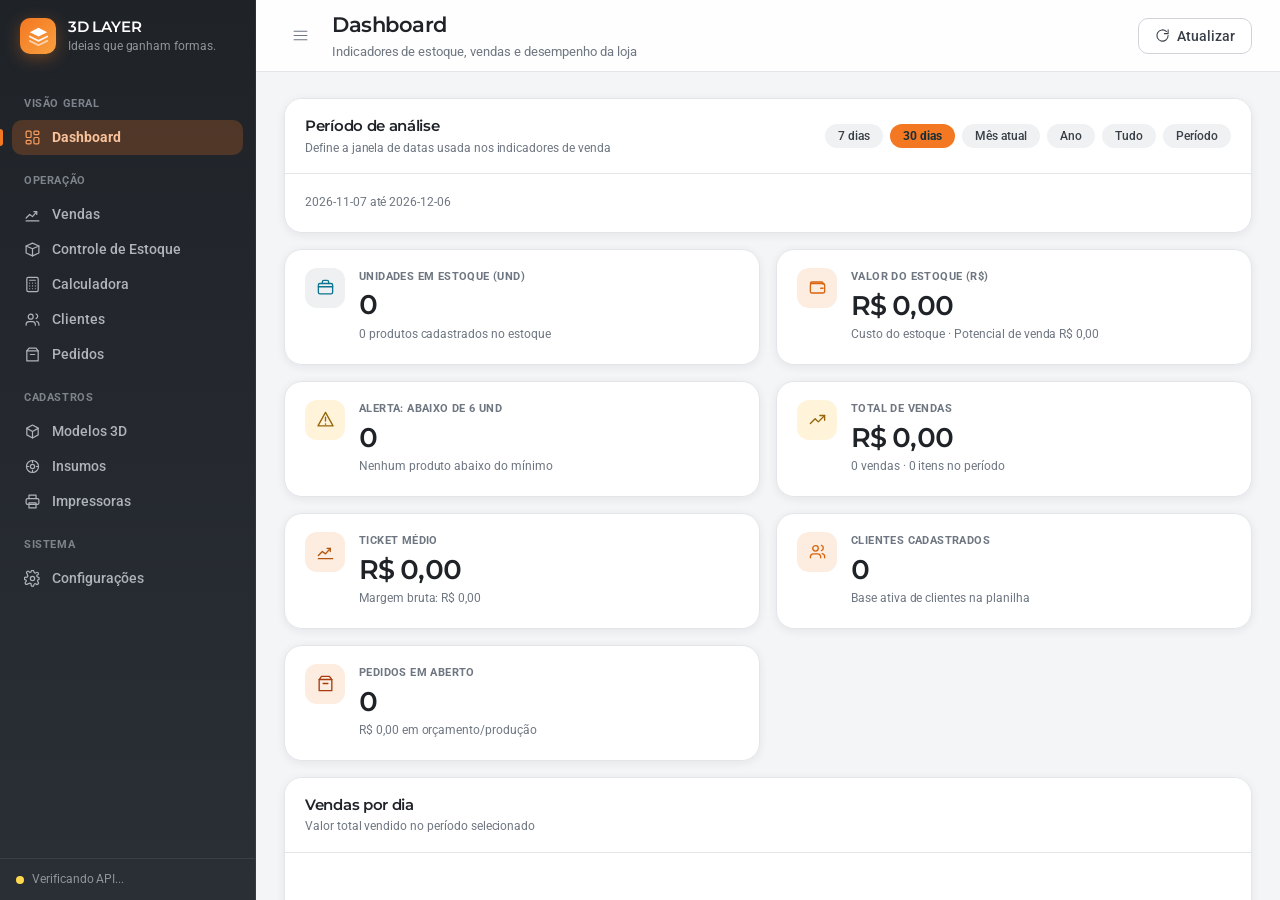
==== commit 9ca062f1: "Efeitos number-pop-in, spinning-counter e card-resize (transitions.dev P9/P26/P4)" ====
--- a/index.html
+++ b/index.html
@@ -10,8 +10,8 @@
       content="default-src 'self'; script-src 'self' 'sha256-BkKP2XO6WOEc3kXOiLr2ZoY83hamalKjPY9xBcbXVuw='; style-src 'self' 'unsafe-inline'; font-src 'self' data: https:; img-src 'self' data: blob: https: http:; connect-src 'self' https: http:; object-src 'none'; base-uri 'none'"
     />
     <title>3D LAYER</title>
-    <script type="module" crossorigin src="./assets/index.web-DyTo5qUt.js"></script>
-    <link rel="stylesheet" crossorigin href="./assets/index-BPwI07zb.css">
+    <script type="module" crossorigin src="./assets/index.web-0F97wl2y.js"></script>
+    <link rel="stylesheet" crossorigin href="./assets/index-Dkig3Bq8.css">
   </head>
   <body>
     <div id="root"></div>
--- a/assets/index-Dkig3Bq8.css
+++ b/assets/index-Dkig3Bq8.css
@@ -0,0 +1 @@
+@font-face{font-family:Montserrat;font-style:normal;font-display:swap;font-weight:500;src:url(./montserrat-cyrillic-ext-500-normal-11xBT7e1.woff2) format("woff2"),url(./montserrat-cyrillic-ext-500-normal-DOzfAZ45.woff) format("woff");unicode-range:U+0460-052F,U+1C80-1C8A,U+20B4,U+2DE0-2DFF,U+A640-A69F,U+FE2E-FE2F}@font-face{font-family:Montserrat;font-style:normal;font-display:swap;font-weight:500;src:url(./montserrat-cyrillic-500-normal-T0SG181k.woff2) format("woff2"),url(./montserrat-cyrillic-500-normal-CyGtXmN9.woff) format("woff");unicode-range:U+0301,U+0400-045F,U+0490-0491,U+04B0-04B1,U+2116}@font-face{font-family:Montserrat;font-style:normal;font-display:swap;font-weight:500;src:url(./montserrat-vietnamese-500-normal-NT-t8RG1.woff2) format("woff2"),url(./montserrat-vietnamese-500-normal-DpeZlV_K.woff) format("woff");unicode-range:U+0102-0103,U+0110-0111,U+0128-0129,U+0168-0169,U+01A0-01A1,U+01AF-01B0,U+0300-0301,U+0303-0304,U+0308-0309,U+0323,U+0329,U+1EA0-1EF9,U+20AB}@font-face{font-family:Montserrat;font-style:normal;font-display:swap;font-weight:500;src:url(./montserrat-latin-ext-500-normal-BKtbrd6n.woff2) format("woff2"),url(./montserrat-latin-ext-500-normal-DWPqqZgs.woff) format("woff");unicode-range:U+0100-02BA,U+02BD-02C5,U+02C7-02CC,U+02CE-02D7,U+02DD-02FF,U+0304,U+0308,U+0329,U+1D00-1DBF,U+1E00-1E9F,U+1EF2-1EFF,U+2020,U+20A0-20AB,U+20AD-20C0,U+2113,U+2C60-2C7F,U+A720-A7FF}@font-face{font-family:Montserrat;font-style:normal;font-display:swap;font-weight:500;src:url(./montserrat-latin-500-normal-DRFEGfly.woff2) format("woff2"),url(./montserrat-latin-500-normal-Dok2oTci.woff) format("woff");unicode-range:U+0000-00FF,U+0131,U+0152-0153,U+02BB-02BC,U+02C6,U+02DA,U+02DC,U+0304,U+0308,U+0329,U+2000-206F,U+20AC,U+2122,U+2191,U+2193,U+2212,U+2215,U+FEFF,U+FFFD}@font-face{font-family:Montserrat;font-style:normal;font-display:swap;font-weight:600;src:url(./montserrat-cyrillic-ext-600-normal-BtBW-rpm.woff2) format("woff2"),url(./montserrat-cyrillic-ext-600-normal-wReYPmz2.woff) format("woff");unicode-range:U+0460-052F,U+1C80-1C8A,U+20B4,U+2DE0-2DFF,U+A640-A69F,U+FE2E-FE2F}@font-face{font-family:Montserrat;font-style:normal;font-display:swap;font-weight:600;src:url(./montserrat-cyrillic-600-normal-CQEPC0hM.woff2) format("woff2"),url(./montserrat-cyrillic-600-normal-DUglwBrH.woff) format("woff");unicode-range:U+0301,U+0400-045F,U+0490-0491,U+04B0-04B1,U+2116}@font-face{font-family:Montserrat;font-style:normal;font-display:swap;font-weight:600;src:url(./montserrat-vietnamese-600-normal-DKe6qT_E.woff2) format("woff2"),url(./montserrat-vietnamese-600-normal-SJ-HTWuM.woff) format("woff");unicode-range:U+0102-0103,U+0110-0111,U+0128-0129,U+0168-0169,U+01A0-01A1,U+01AF-01B0,U+0300-0301,U+0303-0304,U+0308-0309,U+0323,U+0329,U+1EA0-1EF9,U+20AB}@font-face{font-family:Montserrat;font-style:normal;font-display:swap;font-weight:600;src:url(./montserrat-latin-ext-600-normal-DSkTqI9L.woff2) format("woff2"),url(./montserrat-latin-ext-600-normal-CSDhkhgS.woff) format("woff");unicode-range:U+0100-02BA,U+02BD-02C5,U+02C7-02CC,U+02CE-02D7,U+02DD-02FF,U+0304,U+0308,U+0329,U+1D00-1DBF,U+1E00-1E9F,U+1EF2-1EFF,U+2020,U+20A0-20AB,U+20AD-20C0,U+2113,U+2C60-2C7F,U+A720-A7FF}@font-face{font-family:Montserrat;font-style:normal;font-display:swap;font-weight:600;src:url(./montserrat-latin-600-normal-UVxSCcoG.woff2) format("woff2"),url(./montserrat-latin-600-normal-CdhFl4lI.woff) format("woff");unicode-range:U+0000-00FF,U+0131,U+0152-0153,U+02BB-02BC,U+02C6,U+02DA,U+02DC,U+0304,U+0308,U+0329,U+2000-206F,U+20AC,U+2122,U+2191,U+2193,U+2212,U+2215,U+FEFF,U+FFFD}@font-face{font-family:Montserrat;font-style:normal;font-display:swap;font-weight:700;src:url(./montserrat-cyrillic-ext-700-normal-MyDreaeu.woff2) format("woff2"),url(./montserrat-cyrillic-ext-700-normal-D-Mk2xRJ.woff) format("woff");unicode-range:U+0460-052F,U+1C80-1C8A,U+20B4,U+2DE0-2DFF,U+A640-A69F,U+FE2E-FE2F}@font-face{font-family:Montserrat;font-style:normal;font-display:swap;font-weight:700;src:url(./montserrat-cyrillic-700-normal-D-Pqjtdp.woff2) format("woff2"),url(./montserrat-cyrillic-700-normal-BvLYcGP1.woff) format("woff");unicode-range:U+0301,U+0400-045F,U+0490-0491,U+04B0-04B1,U+2116}@font-face{font-family:Montserrat;font-style:normal;font-display:swap;font-weight:700;src:url(./montserrat-vietnamese-700-normal-C0x1De3p.woff2) format("woff2"),url(./montserrat-vietnamese-700-normal-DnwGT2D9.woff) format("woff");unicode-range:U+0102-0103,U+0110-0111,U+0128-0129,U+0168-0169,U+01A0-01A1,U+01AF-01B0,U+0300-0301,U+0303-0304,U+0308-0309,U+0323,U+0329,U+1EA0-1EF9,U+20AB}@font-face{font-family:Montserrat;font-style:normal;font-display:swap;font-weight:700;src:url(./montserrat-latin-ext-700-normal-BOP2Nhf0.woff2) format("woff2"),url(./montserrat-latin-ext-700-normal-DdDFr05Z.woff) format("woff");unicode-range:U+0100-02BA,U+02BD-02C5,U+02C7-02CC,U+02CE-02D7,U+02DD-02FF,U+0304,U+0308,U+0329,U+1D00-1DBF,U+1E00-1E9F,U+1EF2-1EFF,U+2020,U+20A0-20AB,U+20AD-20C0,U+2113,U+2C60-2C7F,U+A720-A7FF}@font-face{font-family:Montserrat;font-style:normal;font-display:swap;font-weight:700;src:url(./montserrat-latin-700-normal-BdjcYUrC.woff2) format("woff2"),url(./montserrat-latin-700-normal-BWkrl476.woff) format("woff");unicode-range:U+0000-00FF,U+0131,U+0152-0153,U+02BB-02BC,U+02C6,U+02DA,U+02DC,U+0304,U+0308,U+0329,U+2000-206F,U+20AC,U+2122,U+2191,U+2193,U+2212,U+2215,U+FEFF,U+FFFD}@font-face{font-family:Roboto;font-style:normal;font-display:swap;font-weight:400;src:url(./roboto-cyrillic-ext-400-normal-qHufge6k.woff2) format("woff2"),url(./roboto-cyrillic-ext-400-normal-DhDk0Xwi.woff) format("woff");unicode-range:U+0460-052F,U+1C80-1C8A,U+20B4,U+2DE0-2DFF,U+A640-A69F,U+FE2E-FE2F}@font-face{font-family:Roboto;font-style:normal;font-display:swap;font-weight:400;src:url(./roboto-cyrillic-400-normal-CBPI_iaY.woff2) format("woff2"),url(./roboto-cyrillic-400-normal-BepgbcUK.woff) format("woff");unicode-range:U+0301,U+0400-045F,U+0490-0491,U+04B0-04B1,U+2116}@font-face{font-family:Roboto;font-style:normal;font-display:swap;font-weight:400;src:url([data-uri]) format("woff2"),url([data-uri]) format("woff");unicode-range:U+1F00-1FFF}@font-face{font-family:Roboto;font-style:normal;font-display:swap;font-weight:400;src:url(./roboto-greek-400-normal-ai2Z1K3C.woff2) format("woff2"),url(./roboto-greek-400-normal-D904r64h.woff) format("woff");unicode-range:U+0370-0377,U+037A-037F,U+0384-038A,U+038C,U+038E-03A1,U+03A3-03FF}@font-face{font-family:Roboto;font-style:normal;font-display:swap;font-weight:400;src:url(./roboto-math-400-normal-BEFej5gc.woff2) format("woff2"),url(./roboto-math-400-normal-D6sS4O5l.woff) format("woff");unicode-range:U+0302-0303,U+0305,U+0307-0308,U+0310,U+0312,U+0315,U+031A,U+0326-0327,U+032C,U+032F-0330,U+0332-0333,U+0338,U+033A,U+0346,U+034D,U+0391-03A1,U+03A3-03A9,U+03B1-03C9,U+03D1,U+03D5-03D6,U+03F0-03F1,U+03F4-03F5,U+2016-2017,U+2034-2038,U+203C,U+2040,U+2043,U+2047,U+2050,U+2057,U+205F,U+2070-2071,U+2074-208E,U+2090-209C,U+20D0-20DC,U+20E1,U+20E5-20EF,U+2100-2112,U+2114-2115,U+2117-2121,U+2123-214F,U+2190,U+2192,U+2194-21AE,U+21B0-21E5,U+21F1-21F2,U+21F4-2211,U+2213-2214,U+2216-22FF,U+2308-230B,U+2310,U+2319,U+231C-2321,U+2336-237A,U+237C,U+2395,U+239B-23B7,U+23D0,U+23DC-23E1,U+2474-2475,U+25AF,U+25B3,U+25B7,U+25BD,U+25C1,U+25CA,U+25CC,U+25FB,U+266D-266F,U+27C0-27FF,U+2900-2AFF,U+2B0E-2B11,U+2B30-2B4C,U+2BFE,U+3030,U+FF5B,U+FF5D,U+1D400-1D7FF,U+1EE00-1EEFF}@font-face{font-family:Roboto;font-style:normal;font-display:swap;font-weight:400;src:url(./roboto-symbols-400-normal-CB1Ce4Gk.woff2) format("woff2"),url(./roboto-symbols-400-normal-C7tGlxgb.woff) format("woff");unicode-range:U+0001-000C,U+000E-001F,U+007F-009F,U+20DD-20E0,U+20E2-20E4,U+2150-218F,U+2190,U+2192,U+2194-2199,U+21AF,U+21E6-21F0,U+21F3,U+2218-2219,U+2299,U+22C4-22C6,U+2300-243F,U+2440-244A,U+2460-24FF,U+25A0-27BF,U+2800-28FF,U+2921-2922,U+2981,U+29BF,U+29EB,U+2B00-2BFF,U+4DC0-4DFF,U+FFF9-FFFB,U+10140-1018E,U+10190-1019C,U+101A0,U+101D0-101FD,U+102E0-102FB,U+10E60-10E7E,U+1D2C0-1D2D3,U+1D2E0-1D37F,U+1F000-1F0FF,U+1F100-1F1AD,U+1F1E6-1F1FF,U+1F30D-1F30F,U+1F315,U+1F31C,U+1F31E,U+1F320-1F32C,U+1F336,U+1F378,U+1F37D,U+1F382,U+1F393-1F39F,U+1F3A7-1F3A8,U+1F3AC-1F3AF,U+1F3C2,U+1F3C4-1F3C6,U+1F3CA-1F3CE,U+1F3D4-1F3E0,U+1F3ED,U+1F3F1-1F3F3,U+1F3F5-1F3F7,U+1F408,U+1F415,U+1F41F,U+1F426,U+1F43F,U+1F441-1F442,U+1F444,U+1F446-1F449,U+1F44C-1F44E,U+1F453,U+1F46A,U+1F47D,U+1F4A3,U+1F4B0,U+1F4B3,U+1F4B9,U+1F4BB,U+1F4BF,U+1F4C8-1F4CB,U+1F4D6,U+1F4DA,U+1F4DF,U+1F4E3-1F4E6,U+1F4EA-1F4ED,U+1F4F7,U+1F4F9-1F4FB,U+1F4FD-1F4FE,U+1F503,U+1F507-1F50B,U+1F50D,U+1F512-1F513,U+1F53E-1F54A,U+1F54F-1F5FA,U+1F610,U+1F650-1F67F,U+1F687,U+1F68D,U+1F691,U+1F694,U+1F698,U+1F6AD,U+1F6B2,U+1F6B9-1F6BA,U+1F6BC,U+1F6C6-1F6CF,U+1F6D3-1F6D7,U+1F6E0-1F6EA,U+1F6F0-1F6F3,U+1F6F7-1F6FC,U+1F700-1F7FF,U+1F800-1F80B,U+1F810-1F847,U+1F850-1F859,U+1F860-1F887,U+1F890-1F8AD,U+1F8B0-1F8BB,U+1F8C0-1F8C1,U+1F900-1F90B,U+1F93B,U+1F946,U+1F984,U+1F996,U+1F9E9,U+1FA00-1FA6F,U+1FA70-1FA7C,U+1FA80-1FA89,U+1FA8F-1FAC6,U+1FACE-1FADC,U+1FADF-1FAE9,U+1FAF0-1FAF8,U+1FB00-1FBFF}@font-face{font-family:Roboto;font-style:normal;font-display:swap;font-weight:400;src:url(./roboto-vietnamese-400-normal-D2PTxGxD.woff2) format("woff2"),url(./roboto-vietnamese-400-normal-Bf76hAzZ.woff) format("woff");unicode-range:U+0102-0103,U+0110-0111,U+0128-0129,U+0168-0169,U+01A0-01A1,U+01AF-01B0,U+0300-0301,U+0303-0304,U+0308-0309,U+0323,U+0329,U+1EA0-1EF9,U+20AB}@font-face{font-family:Roboto;font-style:normal;font-display:swap;font-weight:400;src:url(./roboto-latin-ext-400-normal-C3tdtHj3.woff2) format("woff2"),url(./roboto-latin-ext-400-normal-CIveymTr.woff) format("woff");unicode-range:U+0100-02BA,U+02BD-02C5,U+02C7-02CC,U+02CE-02D7,U+02DD-02FF,U+0304,U+0308,U+0329,U+1D00-1DBF,U+1E00-1E9F,U+1EF2-1EFF,U+2020,U+20A0-20AB,U+20AD-20C0,U+2113,U+2C60-2C7F,U+A720-A7FF}@font-face{font-family:Roboto;font-style:normal;font-display:swap;font-weight:400;src:url(./roboto-latin-400-normal-BqEyEoaF.woff2) format("woff2"),url(./roboto-latin-400-normal-D27F5sTu.woff) format("woff");unicode-range:U+0000-00FF,U+0131,U+0152-0153,U+02BB-02BC,U+02C6,U+02DA,U+02DC,U+0304,U+0308,U+0329,U+2000-206F,U+20AC,U+2122,U+2191,U+2193,U+2212,U+2215,U+FEFF,U+FFFD}@font-face{font-family:Roboto;font-style:normal;font-display:swap;font-weight:500;src:url(./roboto-cyrillic-ext-500-normal-BWC_xYeb.woff2) format("woff2"),url(./roboto-cyrillic-ext-500-normal-SCgicl0l.woff) format("woff");unicode-range:U+0460-052F,U+1C80-1C8A,U+20B4,U+2DE0-2DFF,U+A640-A69F,U+FE2E-FE2F}@font-face{font-family:Roboto;font-style:normal;font-display:swap;font-weight:500;src:url(./roboto-cyrillic-500-normal-CLao9AfR.woff2) format("woff2"),url(./roboto-cyrillic-500-normal-C8ZOEKN4.woff) format("woff");unicode-range:U+0301,U+0400-045F,U+0490-0491,U+04B0-04B1,U+2116}@font-face{font-family:Roboto;font-style:normal;font-display:swap;font-weight:500;src:url([data-uri]) format("woff2"),url([data-uri]) format("woff");unicode-range:U+1F00-1FFF}@font-face{font-family:Roboto;font-style:normal;font-display:swap;font-weight:500;src:url(./roboto-greek-500-normal-C9AnhcmC.woff2) format("woff2"),url(./roboto-greek-500-normal-XBIQOowA.woff) format("woff");unicode-range:U+0370-0377,U+037A-037F,U+0384-038A,U+038C,U+038E-03A1,U+03A3-03FF}@font-face{font-family:Roboto;font-style:normal;font-display:swap;font-weight:500;src:url(./roboto-math-500-normal-C4NU9gLX.woff2) format("woff2"),url(./roboto-math-500-normal-BNGXE_xU.woff) format("woff");unicode-range:U+0302-0303,U+0305,U+0307-0308,U+0310,U+0312,U+0315,U+031A,U+0326-0327,U+032C,U+032F-0330,U+0332-0333,U+0338,U+033A,U+0346,U+034D,U+0391-03A1,U+03A3-03A9,U+03B1-03C9,U+03D1,U+03D5-03D6,U+03F0-03F1,U+03F4-03F5,U+2016-2017,U+2034-2038,U+203C,U+2040,U+2043,U+2047,U+2050,U+2057,U+205F,U+2070-2071,U+2074-208E,U+2090-209C,U+20D0-20DC,U+20E1,U+20E5-20EF,U+2100-2112,U+2114-2115,U+2117-2121,U+2123-214F,U+2190,U+2192,U+2194-21AE,U+21B0-21E5,U+21F1-21F2,U+21F4-2211,U+2213-2214,U+2216-22FF,U+2308-230B,U+2310,U+2319,U+231C-2321,U+2336-237A,U+237C,U+2395,U+239B-23B7,U+23D0,U+23DC-23E1,U+2474-2475,U+25AF,U+25B3,U+25B7,U+25BD,U+25C1,U+25CA,U+25CC,U+25FB,U+266D-266F,U+27C0-27FF,U+2900-2AFF,U+2B0E-2B11,U+2B30-2B4C,U+2BFE,U+3030,U+FF5B,U+FF5D,U+1D400-1D7FF,U+1EE00-1EEFF}@font-face{font-family:Roboto;font-style:normal;font-display:swap;font-weight:500;src:url(./roboto-symbols-500-normal-B_CZKVJS.woff2) format("woff2"),url(./roboto-symbols-500-normal-DFnofPUt.woff) format("woff");unicode-range:U+0001-000C,U+000E-001F,U+007F-009F,U+20DD-20E0,U+20E2-20E4,U+2150-218F,U+2190,U+2192,U+2194-2199,U+21AF,U+21E6-21F0,U+21F3,U+2218-2219,U+2299,U+22C4-22C6,U+2300-243F,U+2440-244A,U+2460-24FF,U+25A0-27BF,U+2800-28FF,U+2921-2922,U+2981,U+29BF,U+29EB,U+2B00-2BFF,U+4DC0-4DFF,U+FFF9-FFFB,U+10140-1018E,U+10190-1019C,U+101A0,U+101D0-101FD,U+102E0-102FB,U+10E60-10E7E,U+1D2C0-1D2D3,U+1D2E0-1D37F,U+1F000-1F0FF,U+1F100-1F1AD,U+1F1E6-1F1FF,U+1F30D-1F30F,U+1F315,U+1F31C,U+1F31E,U+1F320-1F32C,U+1F336,U+1F378,U+1F37D,U+1F382,U+1F393-1F39F,U+1F3A7-1F3A8,U+1F3AC-1F3AF,U+1F3C2,U+1F3C4-1F3C6,U+1F3CA-1F3CE,U+1F3D4-1F3E0,U+1F3ED,U+1F3F1-1F3F3,U+1F3F5-1F3F7,U+1F408,U+1F415,U+1F41F,U+1F426,U+1F43F,U+1F441-1F442,U+1F444,U+1F446-1F449,U+1F44C-1F44E,U+1F453,U+1F46A,U+1F47D,U+1F4A3,U+1F4B0,U+1F4B3,U+1F4B9,U+1F4BB,U+1F4BF,U+1F4C8-1F4CB,U+1F4D6,U+1F4DA,U+1F4DF,U+1F4E3-1F4E6,U+1F4EA-1F4ED,U+1F4F7,U+1F4F9-1F4FB,U+1F4FD-1F4FE,U+1F503,U+1F507-1F50B,U+1F50D,U+1F512-1F513,U+1F53E-1F54A,U+1F54F-1F5FA,U+1F610,U+1F650-1F67F,U+1F687,U+1F68D,U+1F691,U+1F694,U+1F698,U+1F6AD,U+1F6B2,U+1F6B9-1F6BA,U+1F6BC,U+1F6C6-1F6CF,U+1F6D3-1F6D7,U+1F6E0-1F6EA,U+1F6F0-1F6F3,U+1F6F7-1F6FC,U+1F700-1F7FF,U+1F800-1F80B,U+1F810-1F847,U+1F850-1F859,U+1F860-1F887,U+1F890-1F8AD,U+1F8B0-1F8BB,U+1F8C0-1F8C1,U+1F900-1F90B,U+1F93B,U+1F946,U+1F984,U+1F996,U+1F9E9,U+1FA00-1FA6F,U+1FA70-1FA7C,U+1FA80-1FA89,U+1FA8F-1FAC6,U+1FACE-1FADC,U+1FADF-1FAE9,U+1FAF0-1FAF8,U+1FB00-1FBFF}@font-face{font-family:Roboto;font-style:normal;font-display:swap;font-weight:500;src:url(./roboto-vietnamese-500-normal-B3ncpOoB.woff2) format("woff2"),url(./roboto-vietnamese-500-normal-BgoYVz-9.woff) format("woff");unicode-range:U+0102-0103,U+0110-0111,U+0128-0129,U+0168-0169,U+01A0-01A1,U+01AF-01B0,U+0300-0301,U+0303-0304,U+0308-0309,U+0323,U+0329,U+1EA0-1EF9,U+20AB}@font-face{font-family:Roboto;font-style:normal;font-display:swap;font-weight:500;src:url(./roboto-latin-ext-500-normal-pMCM9Ixg.woff2) format("woff2"),url(./roboto-latin-ext-500-normal-C1cK9xmS.woff) format("woff");unicode-range:U+0100-02BA,U+02BD-02C5,U+02C7-02CC,U+02CE-02D7,U+02DD-02FF,U+0304,U+0308,U+0329,U+1D00-1DBF,U+1E00-1E9F,U+1EF2-1EFF,U+2020,U+20A0-20AB,U+20AD-20C0,U+2113,U+2C60-2C7F,U+A720-A7FF}@font-face{font-family:Roboto;font-style:normal;font-display:swap;font-weight:500;src:url(./roboto-latin-500-normal-7RbcRiD8.woff2) format("woff2"),url(./roboto-latin-500-normal-fsTFPL3E.woff) format("woff");unicode-range:U+0000-00FF,U+0131,U+0152-0153,U+02BB-02BC,U+02C6,U+02DA,U+02DC,U+0304,U+0308,U+0329,U+2000-206F,U+20AC,U+2122,U+2191,U+2193,U+2212,U+2215,U+FEFF,U+FFFD}@font-face{font-family:Roboto;font-style:normal;font-display:swap;font-weight:700;src:url(./roboto-cyrillic-ext-700-normal-DmFxo5wj.woff2) format("woff2"),url(./roboto-cyrillic-ext-700-normal-BWOtdzfy.woff) format("woff");unicode-range:U+0460-052F,U+1C80-1C8A,U+20B4,U+2DE0-2DFF,U+A640-A69F,U+FE2E-FE2F}@font-face{font-family:Roboto;font-style:normal;font-display:swap;font-weight:700;src:url(./roboto-cyrillic-700-normal-C2o7G-SM.woff2) format("woff2"),url(./roboto-cyrillic-700-normal-D8g9KsRf.woff) format("woff");unicode-range:U+0301,U+0400-045F,U+0490-0491,U+04B0-04B1,U+2116}@font-face{font-family:Roboto;font-style:normal;font-display:swap;font-weight:700;src:url([data-uri]) format("woff2"),url([data-uri]) format("woff");unicode-range:U+1F00-1FFF}@font-face{font-family:Roboto;font-style:normal;font-display:swap;font-weight:700;src:url(./roboto-greek-700-normal-0aHWxGLu.woff2) format("woff2"),url(./roboto-greek-700-normal-xQsEWSIA.woff) format("woff");unicode-range:U+0370-0377,U+037A-037F,U+0384-038A,U+038C,U+038E-03A1,U+03A3-03FF}@font-face{font-family:Roboto;font-style:normal;font-display:swap;font-weight:700;src:url(./roboto-math-700-normal-B8YqGHVc.woff2) format("woff2"),url(./roboto-math-700-normal-DbhUef31.woff) format("woff");unicode-range:U+0302-0303,U+0305,U+0307-0308,U+0310,U+0312,U+0315,U+031A,U+0326-0327,U+032C,U+032F-0330,U+0332-0333,U+0338,U+033A,U+0346,U+034D,U+0391-03A1,U+03A3-03A9,U+03B1-03C9,U+03D1,U+03D5-03D6,U+03F0-03F1,U+03F4-03F5,U+2016-2017,U+2034-2038,U+203C,U+2040,U+2043,U+2047,U+2050,U+2057,U+205F,U+2070-2071,U+2074-208E,U+2090-209C,U+20D0-20DC,U+20E1,U+20E5-20EF,U+2100-2112,U+2114-2115,U+2117-2121,U+2123-214F,U+2190,U+2192,U+2194-21AE,U+21B0-21E5,U+21F1-21F2,U+21F4-2211,U+2213-2214,U+2216-22FF,U+2308-230B,U+2310,U+2319,U+231C-2321,U+2336-237A,U+237C,U+2395,U+239B-23B7,U+23D0,U+23DC-23E1,U+2474-2475,U+25AF,U+25B3,U+25B7,U+25BD,U+25C1,U+25CA,U+25CC,U+25FB,U+266D-266F,U+27C0-27FF,U+2900-2AFF,U+2B0E-2B11,U+2B30-2B4C,U+2BFE,U+3030,U+FF5B,U+FF5D,U+1D400-1D7FF,U+1EE00-1EEFF}@font-face{font-family:Roboto;font-style:normal;font-display:swap;font-weight:700;src:url(./roboto-symbols-700-normal-BiFDindJ.woff2) format("woff2"),url(./roboto-symbols-700-normal-C59U6HqI.woff) format("woff");unicode-range:U+0001-000C,U+000E-001F,U+007F-009F,U+20DD-20E0,U+20E2-20E4,U+2150-218F,U+2190,U+2192,U+2194-2199,U+21AF,U+21E6-21F0,U+21F3,U+2218-2219,U+2299,U+22C4-22C6,U+2300-243F,U+2440-244A,U+2460-24FF,U+25A0-27BF,U+2800-28FF,U+2921-2922,U+2981,U+29BF,U+29EB,U+2B00-2BFF,U+4DC0-4DFF,U+FFF9-FFFB,U+10140-1018E,U+10190-1019C,U+101A0,U+101D0-101FD,U+102E0-102FB,U+10E60-10E7E,U+1D2C0-1D2D3,U+1D2E0-1D37F,U+1F000-1F0FF,U+1F100-1F1AD,U+1F1E6-1F1FF,U+1F30D-1F30F,U+1F315,U+1F31C,U+1F31E,U+1F320-1F32C,U+1F336,U+1F378,U+1F37D,U+1F382,U+1F393-1F39F,U+1F3A7-1F3A8,U+1F3AC-1F3AF,U+1F3C2,U+1F3C4-1F3C6,U+1F3CA-1F3CE,U+1F3D4-1F3E0,U+1F3ED,U+1F3F1-1F3F3,U+1F3F5-1F3F7,U+1F408,U+1F415,U+1F41F,U+1F426,U+1F43F,U+1F441-1F442,U+1F444,U+1F446-1F449,U+1F44C-1F44E,U+1F453,U+1F46A,U+1F47D,U+1F4A3,U+1F4B0,U+1F4B3,U+1F4B9,U+1F4BB,U+1F4BF,U+1F4C8-1F4CB,U+1F4D6,U+1F4DA,U+1F4DF,U+1F4E3-1F4E6,U+1F4EA-1F4ED,U+1F4F7,U+1F4F9-1F4FB,U+1F4FD-1F4FE,U+1F503,U+1F507-1F50B,U+1F50D,U+1F512-1F513,U+1F53E-1F54A,U+1F54F-1F5FA,U+1F610,U+1F650-1F67F,U+1F687,U+1F68D,U+1F691,U+1F694,U+1F698,U+1F6AD,U+1F6B2,U+1F6B9-1F6BA,U+1F6BC,U+1F6C6-1F6CF,U+1F6D3-1F6D7,U+1F6E0-1F6EA,U+1F6F0-1F6F3,U+1F6F7-1F6FC,U+1F700-1F7FF,U+1F800-1F80B,U+1F810-1F847,U+1F850-1F859,U+1F860-1F887,U+1F890-1F8AD,U+1F8B0-1F8BB,U+1F8C0-1F8C1,U+1F900-1F90B,U+1F93B,U+1F946,U+1F984,U+1F996,U+1F9E9,U+1FA00-1FA6F,U+1FA70-1FA7C,U+1FA80-1FA89,U+1FA8F-1FAC6,U+1FACE-1FADC,U+1FADF-1FAE9,U+1FAF0-1FAF8,U+1FB00-1FBFF}@font-face{font-family:Roboto;font-style:normal;font-display:swap;font-weight:700;src:url(./roboto-vietnamese-700-normal-BEVeWqJt.woff2) format("woff2"),url(./roboto-vietnamese-700-normal-kpkdMgbf.woff) format("woff");unicode-range:U+0102-0103,U+0110-0111,U+0128-0129,U+0168-0169,U+01A0-01A1,U+01AF-01B0,U+0300-0301,U+0303-0304,U+0308-0309,U+0323,U+0329,U+1EA0-1EF9,U+20AB}@font-face{font-family:Roboto;font-style:normal;font-display:swap;font-weight:700;src:url(./roboto-latin-ext-700-normal-DSBUz0N1.woff2) format("woff2"),url(./roboto-latin-ext-700-normal-BDePAh3g.woff) format("woff");unicode-range:U+0100-02BA,U+02BD-02C5,U+02C7-02CC,U+02CE-02D7,U+02DD-02FF,U+0304,U+0308,U+0329,U+1D00-1DBF,U+1E00-1E9F,U+1EF2-1EFF,U+2020,U+20A0-20AB,U+20AD-20C0,U+2113,U+2C60-2C7F,U+A720-A7FF}@font-face{font-family:Roboto;font-style:normal;font-display:swap;font-weight:700;src:url(./roboto-latin-700-normal-BZpUvMxY.woff2) format("woff2"),url(./roboto-latin-700-normal-YuyVweIx.woff) format("woff");unicode-range:U+0000-00FF,U+0131,U+0152-0153,U+02BB-02BC,U+02C6,U+02DA,U+02DC,U+0304,U+0308,U+0329,U+2000-206F,U+20AC,U+2122,U+2191,U+2193,U+2212,U+2215,U+FEFF,U+FFFD}:root{--bg-app: #f4f5f7;--surface: #ffffff;--surface-alt: #f7f8fa;--surface-raised: #ffffff;--border: #e3e5e9;--border-strong: #d0d3d9;--nav-bg: #1f2328;--nav-bg-soft: #2a2f36;--nav-text: #aeb4ba;--nav-text-active: #ffffff;--nav-hover: rgba(255, 255, 255, .07);--nav-active: rgba(244, 119, 33, .22);--brand-100: #fdece0;--brand-200: #fbdbc6;--brand-300: #f9c29b;--brand-400: #f79e60;--brand-500: #f47721;--brand-600: #d9660f;--brand-700: #b3550c;--brand-soft: #fdece0;--grad-brand: linear-gradient(135deg, #f47721 0%, #f9a03f 100%);--grad-splash: linear-gradient(135deg, #1f2328 0%, #2a2f36 55%, #f47721 100%);--grad-teal: linear-gradient(180deg, #f79e60 0%, #f9c29b 55%, #fdece0 100%);--yellow: #ffb020;--yellow-soft: #fff3d9;--yellow-ink: #96660a;--coral: #e2571e;--coral-soft: #fdece0;--coral-ink: #a83c0e;--navy: #1f2328;--navy-soft: #eef0f2;--text: #1f2328;--text-soft: #3a4048;--text-muted: #6e7681;--text-inverse: #ffffff;--ok: #1e8a81;--ok-soft: #e3f7f4;--warn: #a97a00;--warn-soft: #fff5d6;--danger: #c2401c;--danger-soft: #ffede7;--info: #0e7490;--info-soft: #cffafe;--neutral-soft: #f0f1f3;--font: "Roboto", -apple-system, BlinkMacSystemFont, "Segoe UI", system-ui, "Helvetica Neue", Arial, sans-serif;--font-title: "Montserrat", "Roboto", -apple-system, "Segoe UI", system-ui, Arial, sans-serif;--font-mono: "SF Mono", "Cascadia Mono", "Consolas", "SFMono-Regular", monospace;--r-sm: 8px;--r-md: 12px;--r-lg: 18px;--r-xl: 24px;--r-pill: 980px;--shadow-xs: 0 1px 2px rgba(31, 35, 40, .05);--shadow-sm: 0 2px 10px rgba(31, 35, 40, .07);--shadow-md: 0 10px 30px rgba(31, 35, 40, .11);--shadow-lg: 0 28px 70px rgba(31, 35, 40, .22);--nav-w: 256px;--topbar-h: 72px;--pg-dur: .25s;--pg-dist: 8px;--pg-blur: 3px;--pg-ease: cubic-bezier(.22, 1, .36, 1);--p9-dur: .6s;--p9-exit-dur: 155ms;--p9-enter-delay: 50ms;--p9-stagger: 40ms;--p9-distance: .52em;--p9-exit-distance: .52em;--p9-blur: max(.067em, .171em - 2.1px);--p9-lift: .125em;--p9-start-scale: .7;--p9-peak: 1.03;--p26-step-dur: .13s;--p26-spins: 0;--p26-cell: 1.2em;--p26-stagger: 90ms;--p26-ease: cubic-bezier(.35, -.02, .43, 1);--p26-side-scale: .7;--p26-side-offset: .52em;--p26-side-blur: max(.067em, .171em - 2.1px);--p26-side-opacity: .17;--p26-center-scale: .9;--p26-center-blur: .042em;--p26-antic-dur: .1s;--p26-antic-scale: .94;--p26-antic-lift: .125em;--p26-land-dur: .74s;--p26-land-peak: 1.03;--p4-dur: .3s;--p4-ease: cubic-bezier(.22, 1, .36, 1)}.tema-colorido{--bg-app: #f0f4ff;--surface: #ffffff;--surface-alt: #eef2ff;--surface-raised: #f5f7ff;--border: #d8dcf7;--border-strong: #c2c6e8;--nav-bg: #4338ca;--nav-bg-soft: #312e81;--nav-text: #c7d2fe;--nav-text-active: #ffffff;--nav-hover: rgba(255, 255, 255, .1);--nav-active: rgba(255, 255, 255, .15);--brand-100: #fce7f3;--brand-200: #fbcfe8;--brand-300: #f9a8d4;--brand-400: #f472b6;--brand-500: #ec4899;--brand-600: #db2777;--brand-700: #be185d;--brand-soft: #fdf2f8;--grad-brand: linear-gradient(135deg, #ec4899 0%, #8b5cf6 100%);--grad-splash: linear-gradient(135deg, #ec4899 0%, #8b5cf6 45%, #06b6d4 100%);--grad-teal: linear-gradient(180deg, #fbcfe8 0%, #f9a8d4 55%, #fce7f3 100%);--yellow: #fbbf24;--yellow-soft: #fef3c7;--yellow-ink: #713f12;--coral: #f472b6;--coral-soft: #fdf2f8;--coral-ink: #9d174d;--navy: #4338ca;--navy-soft: #ede9fe;--text: #1e1b4b;--text-soft: #4338ca;--text-muted: #6366f1;--text-inverse: #ffffff;--ok: #10b981;--ok-soft: #d1fae5;--warn: #f59e0b;--warn-soft: #fef3c7;--danger: #ef4444;--danger-soft: #fee2e2;--info: #06b6d4;--info-soft: #cffafe;--neutral-soft: #ede9fe;--shadow-xs: 0 1px 2px rgba(67, 56, 202, .05);--shadow-sm: 0 2px 10px rgba(67, 56, 202, .08);--shadow-md: 0 10px 30px rgba(67, 56, 202, .12);--shadow-lg: 0 28px 70px rgba(67, 56, 202, .18)}.tema-natureza{--bg-app: #f0f7f4;--surface: #ffffff;--surface-alt: #e8f2ee;--surface-raised: #f0f7f4;--border: #d4e5e0;--border-strong: #bcd4cf;--nav-bg: #0e1a16;--nav-bg-soft: #1e2f2b;--nav-text: #a8c9bf;--nav-text-active: #ffffff;--nav-hover: rgba(255, 255, 255, .08);--nav-active: rgba(30, 111, 99, .2);--brand-100: #e8f2ee;--brand-200: #c9e3dc;--brand-300: #aad4cb;--brand-400: #8bc5b8;--brand-500: #1e6f63;--brand-600: #155a4f;--brand-700: #0e443b;--brand-soft: #f0f7f4;--grad-brand: linear-gradient(135deg, #1e6f63 0%, #6fe3cf 100%);--grad-splash: linear-gradient(135deg, #1e6f63 0%, #6fe3cf 45%, #f3b33d 100%);--grad-teal: linear-gradient(180deg, #e8f2ee 0%, #c9e3dc 55%, #e8f2ee 100%);--yellow: #f3b33d;--yellow-soft: #fdeeca;--yellow-ink: #8a6e1c;--coral: #6fe3cf;--coral-soft: #e3f9f4;--coral-ink: #3aa58d;--navy: #0e1a16;--navy-soft: #f0f7f4;--text: #0e1a16;--text-soft: #1e6f63;--text-muted: #3d7a6f;--text-inverse: #ffffff;--ok: #1e6f63;--ok-soft: #d1eadf;--warn: #f3b33d;--warn-soft: #fdeeca;--danger: #ef4444;--danger-soft: #fee2e2;--info: #6fe3cf;--info-soft: #e3f9f4;--neutral-soft: #e8f2ee;--shadow-xs: 0 1px 2px rgba(14, 26, 22, .05);--shadow-sm: 0 2px 10px rgba(14, 26, 22, .08);--shadow-md: 0 10px 30px rgba(14, 26, 22, .12);--shadow-lg: 0 28px 70px rgba(14, 26, 22, .18)}*{box-sizing:border-box}html,body,#root{height:100%;margin:0}body{font-family:var(--font);font-size:14px;line-height:1.45;color:var(--text);background:var(--bg-app);-webkit-font-smoothing:antialiased;-moz-osx-font-smoothing:grayscale;overflow:hidden;letter-spacing:-.003em}h1,h2,h3,.nav-brand-text strong,.kpi-value,.topbar h1{font-family:var(--font-title)}button,input,select,textarea{font-family:inherit;font-size:inherit;color:inherit}::-webkit-scrollbar{width:10px;height:10px}::-webkit-scrollbar-track{background:transparent}::-webkit-scrollbar-thumb{background:#c9ced5;border-radius:var(--r-pill);border:3px solid transparent;background-clip:content-box}::-webkit-scrollbar-thumb:hover{background:#aeb4ba;background-clip:content-box}.app{display:grid;grid-template-columns:var(--nav-w) 1fr;height:100vh;height:100dvh}.app.collapsed{--nav-w: 76px}.nav{background:var(--nav-bg);background-image:linear-gradient(180deg,#1f2328,#2a2f36);color:var(--nav-text);display:flex;flex-direction:column;min-width:0;border-right:1px solid rgba(255,255,255,.06)}.nav-brand{display:flex;align-items:center;gap:12px;height:var(--topbar-h);padding:0 20px;flex:0 0 auto}.nav-logo{width:36px;height:36px;flex:0 0 auto;border-radius:10px;background:var(--grad-brand);display:grid;place-items:center;color:#fff;box-shadow:0 4px 16px #f4772159}.nav-brand-text{min-width:0}.nav-brand-text strong{display:block;color:#fff;font-size:14.5px;font-weight:600;letter-spacing:-.2px;white-space:nowrap}.nav-brand-text span{display:block;font-size:11.5px;color:#8f959b;white-space:nowrap}.nav-scroll{flex:1 1 auto;overflow-y:auto;overflow-x:hidden;padding:6px 12px 20px}.nav-group-title{font-size:11px;letter-spacing:.6px;text-transform:uppercase;color:#7d838a;padding:18px 12px 8px;font-weight:600}.nav-item{display:flex;align-items:center;gap:11px;width:100%;padding:9px 12px;border:0;border-radius:10px;background:transparent;color:var(--nav-text);font-size:13.5px;font-weight:500;cursor:pointer;text-align:left;position:relative;transition:background .16s ease,color .16s ease;white-space:nowrap}.nav-item:hover{background:var(--nav-hover);color:#fff}.nav-item.active{background:var(--nav-active);color:var(--brand-300);font-weight:600}.nav-item.active svg{color:var(--brand-400)}.nav-item.active:before{content:"";position:absolute;left:-12px;top:9px;bottom:9px;width:3px;border-radius:0 3px 3px 0;background:var(--brand-500)}.nav-item .nav-badge{margin-left:auto;background:#f4772138;color:#f9c29b;border-radius:var(--r-pill);font-size:10.5px;font-weight:700;padding:1px 7px}.nav-foot{flex:0 0 auto;border-top:1px solid rgba(255,255,255,.08);padding:12px 16px}.nav-status{display:flex;align-items:center;gap:8px;font-size:11.5px;color:#8f959b}.nav-status .dot{width:8px;height:8px;border-radius:50%;background:#7d838a;flex:0 0 auto}.nav-status.online .dot{background:#10b981;box-shadow:0 0 0 3px #10b98140}.nav-status.offline .dot{background:#ef4444;box-shadow:0 0 0 3px #ef444440}.nav-status.checking .dot{background:#ffd84d;animation:pulse 1.1s infinite}@keyframes pulse{0%,to{opacity:1}50%{opacity:.35}}.app.collapsed .nav-brand-text,.app.collapsed .nav-item span:not(.nav-badge),.app.collapsed .nav-group-title,.app.collapsed .nav-status span,.app.collapsed .nav-foot .nav-status-text{display:none}.app.collapsed .nav-item{justify-content:center;padding:10px 0}.app.collapsed .nav-brand{justify-content:center;padding:0}.main{display:flex;flex-direction:column;min-width:0;min-height:0;background:var(--bg-app)}.topbar{height:var(--topbar-h);flex:0 0 auto;background:#ffffffdb;-webkit-backdrop-filter:saturate(180%) blur(18px);backdrop-filter:saturate(180%) blur(18px);border-bottom:1px solid var(--border);display:flex;align-items:center;gap:16px;padding:0 28px;z-index:5}.topbar-titles{min-width:0}.topbar h1{margin:0;font-size:21px;font-weight:600;letter-spacing:-.5px;white-space:nowrap;overflow:hidden;text-overflow:ellipsis}.topbar p{margin:3px 0 0;font-size:12.5px;color:var(--text-muted);white-space:nowrap;overflow:hidden;text-overflow:ellipsis}.topbar-actions{margin-left:auto;display:flex;align-items:center;gap:10px;flex:0 0 auto}.content{flex:1 1 auto;overflow-y:auto;overflow-x:hidden;padding:26px 28px 44px;min-height:0}.content-inner{position:relative;max-width:1560px;margin:0 auto}.content-inner.transicionando .pagina-sai{position:absolute;inset:0 auto auto 0;width:100%;pointer-events:none;z-index:0}.content-inner.transicionando .pagina-entra{position:relative;z-index:1}.pagina-entra{animation:pagina-entra var(--pg-dur) var(--pg-ease) both}.pagina-sai{animation:pagina-sai var(--pg-dur) var(--pg-ease) both}.content-inner.transicionando .pagina-entra,.content-inner.transicionando .pagina-sai{will-change:opacity,transform,filter}.content-inner.dir-fwd .pagina-entra{--pg-from: var(--pg-dist)}.content-inner.dir-fwd .pagina-sai{--pg-to: calc(var(--pg-dist) * -1)}.content-inner.dir-back .pagina-entra{--pg-from: calc(var(--pg-dist) * -1)}.content-inner.dir-back .pagina-sai{--pg-to: var(--pg-dist)}@keyframes pagina-entra{0%{opacity:0;transform:translate(var(--pg-from, var(--pg-dist)));filter:blur(var(--pg-blur))}to{opacity:1;transform:translate(0);filter:blur(0)}}@keyframes pagina-sai{0%{opacity:1;transform:translate(0);filter:blur(0)}to{opacity:0;transform:translate(var(--pg-to, calc(var(--pg-dist) * -1)));filter:blur(var(--pg-blur))}}@media(prefers-reduced-motion:reduce){.pagina-entra,.pagina-sai{animation:none}}.grid{display:grid;gap:16px}.grid.cols-4{grid-template-columns:repeat(4,minmax(0,1fr))}.grid.cols-3{grid-template-columns:repeat(3,minmax(0,1fr))}.grid.cols-2{grid-template-columns:repeat(2,minmax(0,1fr))}.grid.kpi-grid{grid-template-columns:repeat(auto-fit,minmax(240px,1fr))}.grid.kpi-grid.kpi-3{grid-template-columns:repeat(3,minmax(0,1fr))}.grid.kpi-grid.kpi-4{grid-template-columns:repeat(4,minmax(0,1fr))}.grid.split-2-1{grid-template-columns:minmax(0,2fr) minmax(0,1fr)}.grid.split-1-2{grid-template-columns:minmax(0,1fr) minmax(0,2fr)}.stack{display:flex;flex-direction:column;gap:16px}.row{display:flex;align-items:center;gap:10px;flex-wrap:wrap}.row.end{justify-content:flex-end}.row.between{justify-content:space-between}.row.grow{flex:1 1 auto}@media(max-width:1280px){.grid.cols-4{grid-template-columns:repeat(2,minmax(0,1fr))}.grid.split-2-1,.grid.split-1-2,.grid.cols-3{grid-template-columns:minmax(0,1fr)}.grid.kpi-grid.kpi-3,.grid.kpi-grid.kpi-4{grid-template-columns:repeat(2,minmax(0,1fr))}}.card{background:var(--surface);border:1px solid var(--border);border-radius:var(--r-lg);box-shadow:var(--shadow-sm);overflow:hidden}.card-head{display:flex;align-items:center;gap:12px;padding:16px 20px;border-bottom:1px solid var(--border);background:var(--surface)}.card-head h2{margin:0;font-size:15px;font-weight:600;letter-spacing:-.3px}.card-head p{margin:3px 0 0;font-size:12px;color:var(--text-muted)}.card-head .spacer{margin-left:auto}.card-body{padding:20px}.card-body.tight{padding:0}.card-foot{padding:12px 20px;border-top:1px solid var(--border);background:var(--surface-alt);display:flex;align-items:center;gap:10px}.kpi{background:var(--surface);border:1px solid var(--border);border-radius:var(--r-lg);padding:18px 20px;box-shadow:var(--shadow-sm);display:flex;gap:14px;align-items:flex-start;min-width:0;width:100%;height:116px;overflow:hidden;cursor:pointer;transition:width var(--p4-dur) var(--p4-ease),height var(--p4-dur) var(--p4-ease),box-shadow .18s ease,transform .18s ease}.kpi:hover{box-shadow:var(--shadow-md);transform:translateY(-1px)}.kpi.is-small{width:78%;height:132px}.kpi-icon{width:40px;height:40px;flex:0 0 auto;border-radius:12px;display:grid;place-items:center;background:var(--brand-soft);color:var(--brand-600)}.kpi-icon.green{background:var(--yellow-soft);color:var(--yellow-ink)}.kpi-icon.amber{background:var(--coral-soft);color:var(--coral-ink)}.kpi-icon.red{background:#ffe3da;color:#d1431f}.kpi-icon.cyan{background:var(--navy-soft);color:var(--info)}.kpi-icon.violet{background:var(--brand-100);color:var(--brand-700)}.kpi-body{min-width:0}.kpi-label{font-size:11px;font-weight:600;letter-spacing:.4px;text-transform:uppercase;color:var(--text-muted);margin:2px 0 6px;line-height:1.3;-webkit-hyphens:auto;hyphens:auto;display:-webkit-box;-webkit-line-clamp:1;-webkit-box-orient:vertical;overflow:hidden}.kpi-value{font-size:27px;font-weight:600;letter-spacing:-.9px;color:var(--text);line-height:1.15;white-space:nowrap;overflow:hidden;text-overflow:ellipsis}.kpi-value.com-giro{display:flex;align-items:center;height:1.15em;overflow:visible}.kpi-hint{margin-top:5px;font-size:12px;color:var(--text-muted);overflow:hidden;text-overflow:ellipsis;white-space:nowrap}.kpi.is-small .kpi-hint{white-space:normal;text-overflow:clip;display:-webkit-box;-webkit-box-orient:vertical;-webkit-line-clamp:2;overflow:hidden}.p9-number{font-variant-numeric:tabular-nums}.p9-slot{position:relative;display:inline-block}.p9-old{position:absolute;inset:0;text-align:center;pointer-events:none}.p9-char{display:inline-block;will-change:transform,opacity,filter}.p9-number.is-animating .p9-char{animation:p9-pop-in var(--p9-dur) linear both;animation-delay:calc(var(--p9-stagger) * var(--digit-i, 0) + var(--p9-enter-delay))}.p9-number.is-animating .p9-old{animation:p9-pop-out var(--p9-exit-dur) linear both;animation-delay:calc(var(--p9-stagger) * var(--digit-i, 0))}.p9-number.is-animating [data-stagger="1"]{--digit-i: 1}.p9-number.is-animating [data-stagger="2"]{--digit-i: 2}.p9-number.is-animating .p9-char[data-same]{animation:none}@keyframes p9-pop-in{0%{transform:translateY(calc(var(--p9-distance) * 1 + var(--p9-lift) * 0)) scale(var(--p9-start-scale));opacity:0;filter:blur(calc(var(--p9-blur) * 1))}5%{transform:translateY(calc(var(--p9-distance) * .941 + var(--p9-lift) * .216)) scale(var(--p9-start-scale));opacity:.059;filter:blur(calc(var(--p9-blur) * 1))}10%{transform:translateY(calc(var(--p9-distance) * .755 + var(--p9-lift) * .648)) scale(var(--p9-start-scale));opacity:.245;filter:blur(calc(var(--p9-blur) * 1))}15%{transform:translateY(calc(var(--p9-distance) * .475 + var(--p9-lift) * .972)) scale(var(--p9-start-scale));opacity:.525;filter:blur(calc(var(--p9-blur) * 1))}20%{transform:translateY(calc(var(--p9-distance) * .206 + var(--p9-lift) * .792)) scale(calc(1 + (var(--p9-start-scale) - 1) * .792));opacity:.794;filter:blur(calc(var(--p9-blur) * .9))}25%{transform:translateY(calc(var(--p9-distance) * .041 + var(--p9-lift) * .392)) scale(calc(1 + (var(--p9-start-scale) - 1) * .392));opacity:.959;filter:blur(calc(var(--p9-blur) * .75))}30%{transform:translateY(calc(var(--p9-distance) * 0 + var(--p9-lift) * .033)) scale(calc(1 + (var(--p9-start-scale) - 1) * .033));opacity:1;filter:blur(calc(var(--p9-blur) * .6))}35%{transform:translateY(calc(var(--p9-distance) * 0 + var(--p9-lift) * -.194)) scale(calc(1 + (var(--p9-peak) - 1) * .711));opacity:1;filter:blur(calc(var(--p9-blur) * .45))}40%{transform:translateY(calc(var(--p9-distance) * 0 + var(--p9-lift) * -.272)) scale(calc(1 + (var(--p9-peak) - 1) * .997));opacity:1;filter:blur(calc(var(--p9-blur) * .3))}45%{transform:translateY(calc(var(--p9-distance) * 0 + var(--p9-lift) * -.238)) scale(calc(1 + (var(--p9-peak) - 1) * .87));opacity:1;filter:blur(calc(var(--p9-blur) * .15))}50%{transform:translateY(calc(var(--p9-distance) * 0 + var(--p9-lift) * -.146)) scale(calc(1 + (var(--p9-peak) - 1) * .535));opacity:1;filter:blur(calc(var(--p9-blur) * 0))}55%{transform:translateY(calc(var(--p9-distance) * 0 + var(--p9-lift) * -.05)) scale(calc(1 + (var(--p9-peak) - 1) * .183));opacity:1;filter:blur(calc(var(--p9-blur) * 0))}60%{transform:translateY(calc(var(--p9-distance) * 0 + var(--p9-lift) * .019)) scale(calc(1 + (var(--p9-peak) - 1) * -.069));opacity:1;filter:blur(calc(var(--p9-blur) * 0))}65%{transform:translateY(calc(var(--p9-distance) * 0 + var(--p9-lift) * .05)) scale(calc(1 + (var(--p9-peak) - 1) * -.185));opacity:1;filter:blur(calc(var(--p9-blur) * 0))}70%{transform:translateY(calc(var(--p9-distance) * 0 + var(--p9-lift) * .051)) scale(calc(1 + (var(--p9-peak) - 1) * -.187));opacity:1;filter:blur(calc(var(--p9-blur) * 0))}75%{transform:translateY(calc(var(--p9-distance) * 0 + var(--p9-lift) * .035)) scale(calc(1 + (var(--p9-peak) - 1) * -.128));opacity:1;filter:blur(calc(var(--p9-blur) * 0))}80%{transform:translateY(calc(var(--p9-distance) * 0 + var(--p9-lift) * .016)) scale(calc(1 + (var(--p9-peak) - 1) * -.057));opacity:1;filter:blur(calc(var(--p9-blur) * 0))}85%{transform:translateY(calc(var(--p9-distance) * 0 + var(--p9-lift) * .002)) scale(calc(1 + (var(--p9-peak) - 1) * -.007));opacity:1;filter:blur(calc(var(--p9-blur) * 0))}90%{transform:translateY(calc(var(--p9-distance) * 0 + var(--p9-lift) * -.004)) scale(calc(1 + (var(--p9-peak) - 1) * .013));opacity:1;filter:blur(calc(var(--p9-blur) * 0))}95%{transform:translateY(calc(var(--p9-distance) * 0 + var(--p9-lift) * -.003)) scale(calc(1 + (var(--p9-peak) - 1) * .011));opacity:1;filter:blur(calc(var(--p9-blur) * 0))}to{transform:translateY(calc(var(--p9-distance) * 0 + var(--p9-lift) * 0)) scale(1);opacity:1;filter:blur(calc(var(--p9-blur) * 0))}}@keyframes p9-pop-out{0%{transform:translateY(calc(var(--p9-exit-distance) * 0)) scale(calc(1 + (var(--p9-start-scale) - 1) * 0));opacity:1;filter:blur(calc(var(--p9-blur) * 0))}10%{transform:translateY(calc(var(--p9-exit-distance) * -.009)) scale(calc(1 + (var(--p9-start-scale) - 1) * .009));opacity:1;filter:blur(calc(var(--p9-blur) * .009))}20%{transform:translateY(calc(var(--p9-exit-distance) * -.042)) scale(calc(1 + (var(--p9-start-scale) - 1) * .042));opacity:1;filter:blur(calc(var(--p9-blur) * .042))}30%{transform:translateY(calc(var(--p9-exit-distance) * -.112)) scale(calc(1 + (var(--p9-start-scale) - 1) * .112));opacity:1;filter:blur(calc(var(--p9-blur) * .112))}40%{transform:translateY(calc(var(--p9-exit-distance) * -.252)) scale(calc(1 + (var(--p9-start-scale) - 1) * .252));opacity:1;filter:blur(calc(var(--p9-blur) * .252))}50%{transform:translateY(calc(var(--p9-exit-distance) * -.5)) scale(calc(1 + (var(--p9-start-scale) - 1) * .5));opacity:.833;filter:blur(calc(var(--p9-blur) * .5))}60%{transform:translateY(calc(var(--p9-exit-distance) * -.748)) scale(calc(1 + (var(--p9-start-scale) - 1) * .748));opacity:.42;filter:blur(calc(var(--p9-blur) * .748))}70%{transform:translateY(calc(var(--p9-exit-distance) * -.888)) scale(calc(1 + (var(--p9-start-scale) - 1) * .888));opacity:.187;filter:blur(calc(var(--p9-blur) * .888))}80%{transform:translateY(calc(var(--p9-exit-distance) * -.958)) scale(calc(1 + (var(--p9-start-scale) - 1) * .958));opacity:.069;filter:blur(calc(var(--p9-blur) * .958))}90%{transform:translateY(calc(var(--p9-exit-distance) * -.991)) scale(calc(1 + (var(--p9-start-scale) - 1) * .991));opacity:.015;filter:blur(calc(var(--p9-blur) * .991))}to{transform:translateY(calc(var(--p9-exit-distance) * -1)) scale(calc(1 + (var(--p9-start-scale) - 1) * 1));opacity:0;filter:blur(calc(var(--p9-blur) * 1))}}.p26-value{display:inline-flex;align-items:center;height:var(--p26-cell);line-height:var(--p26-cell);font-variant-numeric:tabular-nums}.p26-col{position:relative;display:inline-block;height:var(--p26-cell)}.p26-sizer{visibility:hidden}.p26-digit{position:absolute;inset:0;display:flex;align-items:center;justify-content:center;will-change:transform,filter,opacity}.p26-sep{display:flex;align-items:center;height:var(--p26-cell)}@media(prefers-reduced-motion:reduce){.kpi{transition:box-shadow .18s ease,transform .18s ease}.p9-number .p9-char{animation:none!important}.p9-number .p9-old{display:none}}.btn{display:inline-flex;align-items:center;justify-content:center;gap:7px;height:36px;padding:0 16px;border-radius:10px;border:1px solid var(--border-strong);background:var(--surface);color:var(--text-soft);font-size:13.5px;font-weight:500;cursor:pointer;white-space:nowrap;transition:background .16s ease,border-color .16s ease,color .16s ease,box-shadow .16s ease,transform .16s ease}.btn:hover:not(:disabled){background:var(--surface-alt);border-color:#c3c8ce;color:var(--text)}.btn:active:not(:disabled){transform:scale(.985)}.btn:disabled{opacity:.5;cursor:not-allowed}.btn.primary{background:var(--grad-brand);border-color:transparent;color:#16303a;font-weight:600;box-shadow:0 3px 10px #2ec4b652}.btn.primary:hover:not(:disabled){filter:brightness(1.06);color:#16303a;box-shadow:0 5px 16px #2ec4b666}.btn.danger{background:var(--danger);border-color:transparent;color:#fff}.btn.danger:hover:not(:disabled){filter:brightness(1.05);color:#fff}.btn.ghost{background:transparent;border-color:transparent;color:var(--text-soft)}.btn.ghost:hover:not(:disabled){background:var(--neutral-soft);color:var(--text)}.btn.sm{height:30px;padding:0 12px;font-size:12.5px;border-radius:8px}.btn.icon{width:32px;height:32px;padding:0;border-radius:9px;color:var(--text-muted);border-color:transparent;background:transparent}.btn.icon:hover:not(:disabled){color:var(--brand-600);background:var(--brand-soft);border-color:transparent}.btn.icon.danger:hover:not(:disabled){color:var(--danger);background:var(--danger-soft);border-color:transparent}.btn.block{width:100%}.field{display:flex;flex-direction:column;gap:6px;min-width:0}.field>label{font-size:12px;font-weight:500;color:var(--text-soft);display:flex;align-items:center;gap:4px}.field .req{color:var(--danger)}.input,.select,.textarea{height:38px;padding:0 12px;border:1px solid var(--border-strong);border-radius:10px;background:var(--surface);outline:none;transition:border-color .16s ease,box-shadow .16s ease,background .16s ease;width:100%;min-width:0;font-size:13.5px}.textarea{height:auto;min-height:80px;padding:10px 12px;resize:vertical;line-height:1.5}.select{appearance:none;background-image:url("data:image/svg+xml;charset=utf-8,%3Csvg xmlns='http://www.w3.org/2000/svg' width='12' height='12' viewBox='0 0 12 12'%3E%3Cpath fill='%2386868b' d='M6 8.5 2.2 4.7l.9-.9L6 6.7l2.9-2.9.9.9z'/%3E%3C/svg%3E");background-repeat:no-repeat;background-position:right 11px center;padding-right:30px}.input:focus,.select:focus,.textarea:focus{border-color:var(--brand-500);box-shadow:0 0 0 4px #2ec4b62e}.input:disabled,.select:disabled{background:var(--surface-alt);color:var(--text-muted);cursor:not-allowed}.input.invalid,.select.invalid{border-color:var(--danger)}.field-error{font-size:11.5px;color:var(--danger)}.field-hint{font-size:11.5px;color:var(--text-muted);line-height:1.45}.form-grid{display:grid;grid-template-columns:repeat(2,minmax(0,1fr));gap:15px}.form-grid .full{grid-column:1 / -1}.search-box{position:relative;display:flex;align-items:center;min-width:190px}.search-box .icon{position:absolute;left:11px;color:var(--text-muted);pointer-events:none}.search-box .input{padding-left:34px}.toolbar{display:flex;align-items:flex-end;gap:12px;flex-wrap:wrap;padding:16px 20px;border-bottom:1px solid var(--border);background:var(--surface)}.toolbar .field{min-width:150px}.toolbar .field.grow{flex:1 1 240px}.toolbar .field>label{font-size:11px;text-transform:uppercase;letter-spacing:.4px;color:var(--text-muted);font-weight:600}.table-wrap{overflow:auto;max-height:calc(100vh - 320px)}table.data{width:100%;border-collapse:separate;border-spacing:0;font-size:13.5px}table.data th{position:sticky;top:0;z-index:2;text-align:left;font-size:11px;letter-spacing:.5px;text-transform:uppercase;color:var(--text-muted);font-weight:600;background:var(--surface-alt);padding:12px 14px;border-bottom:1px solid var(--border);white-space:nowrap}table.data th.sortable{cursor:pointer;-webkit-user-select:none;user-select:none}table.data th.sortable:hover{color:var(--brand-600)}table.data th .sort-ind{margin-left:4px;opacity:.5;font-size:9px}table.data td{padding:11px 14px;border-bottom:1px solid var(--border);color:var(--text-soft);vertical-align:middle;white-space:nowrap;overflow:hidden;text-overflow:ellipsis;max-width:320px}table.data tbody tr:hover td{background:#f7fbfc}table.data tbody tr.selected td{background:var(--brand-soft)}table.data td.num{text-align:right;font-variant-numeric:tabular-nums;font-feature-settings:"tnum"}table.data td.strong{color:var(--text);font-weight:600}table.data tfoot td{padding:12px 14px;background:var(--surface-alt);font-weight:600;color:var(--text);border-top:1px solid var(--border-strong);font-variant-numeric:tabular-nums;position:sticky;bottom:0;z-index:1}table.data td.actions{text-align:right;white-space:nowrap;position:sticky;right:0;background:var(--surface);box-shadow:-10px 0 12px -10px #0000001f}table.data tbody tr:hover td.actions{background:#f7fbfc}.cell-mono{font-family:var(--font-mono);font-size:12px;color:var(--text-muted)}.truncate{max-width:260px;overflow:hidden;text-overflow:ellipsis;white-space:nowrap;display:inline-block;vertical-align:bottom}.badge{display:inline-flex;align-items:center;gap:5px;padding:3px 10px;border-radius:var(--r-pill);font-size:11.5px;font-weight:600;letter-spacing:.1px;background:var(--neutral-soft);color:var(--text-soft);white-space:nowrap}.badge .dot{width:6px;height:6px;border-radius:50%;background:currentColor}.badge.ok{background:var(--ok-soft);color:var(--ok)}.badge.warn{background:var(--warn-soft);color:var(--warn)}.badge.danger{background:var(--danger-soft);color:var(--danger)}.badge.info{background:var(--info-soft);color:var(--info)}.badge.brand{background:var(--navy-soft);color:var(--info)}.badge.violet{background:var(--brand-100);color:var(--brand-700)}.badge.grey{background:var(--neutral-soft);color:var(--text-muted)}.empty{display:flex;flex-direction:column;align-items:center;justify-content:center;gap:8px;padding:56px 20px;text-align:center;color:var(--text-muted)}.empty .empty-icon{width:56px;height:56px;border-radius:16px;background:var(--brand-soft);display:grid;place-items:center;color:var(--brand-500);margin-bottom:6px}.empty strong{color:var(--text);font-size:15px;font-weight:600}.empty p{margin:0;font-size:13px;max-width:420px;line-height:1.5}.spinner{width:18px;height:18px;border:2px solid var(--border-strong);border-top-color:var(--brand-500);border-radius:50%;animation:spin .7s linear infinite}.spinner.lg{width:30px;height:30px;border-width:3px}@keyframes spin{to{transform:rotate(360deg)}}.loading-box{display:flex;align-items:center;justify-content:center;gap:10px;padding:48px;color:var(--text-muted);font-size:13px}.error-box{margin:14px 20px;border:1px solid #f3c9c9;background:var(--danger-soft);color:#8f1119;border-radius:var(--r-md);padding:13px 15px;font-size:12.5px;display:flex;gap:10px;align-items:flex-start}.error-box strong{display:block;margin-bottom:2px}.error-box code{font-family:var(--font-mono);font-size:11.5px;word-break:break-all}.modal-backdrop{position:fixed;inset:0;background:#1d1d1f61;-webkit-backdrop-filter:blur(6px);backdrop-filter:blur(6px);display:flex;align-items:flex-start;justify-content:center;padding:56px 20px;z-index:60;overflow-y:auto}.modal{background:var(--surface);border-radius:var(--r-xl);box-shadow:var(--shadow-lg);width:100%;max-width:640px;animation:modal-in .2s cubic-bezier(.2,.9,.3,1);margin:auto 0}.modal.wide{max-width:900px}@keyframes modal-in{0%{opacity:0;transform:translateY(-10px) scale(.985)}to{opacity:1;transform:none}}.modal-head{display:flex;align-items:flex-start;gap:12px;padding:20px 22px;border-bottom:1px solid var(--border)}.modal-head h3{margin:0;font-size:17px;font-weight:600;letter-spacing:-.4px}.modal-head p{margin:4px 0 0;font-size:12.5px;color:var(--text-muted)}.modal-body{padding:22px;max-height:calc(100vh - 280px);overflow-y:auto}.modal-foot{display:flex;align-items:center;gap:10px;padding:16px 22px;border-top:1px solid var(--border);background:var(--surface-alt);border-radius:0 0 var(--r-xl) var(--r-xl)}.modal-foot .spacer{margin-left:auto}.toasts{position:fixed;right:20px;bottom:20px;display:flex;flex-direction:column;gap:10px;z-index:90;width:340px;max-width:calc(100vw - 40px)}.toast{display:flex;gap:10px;align-items:flex-start;background:var(--surface);border:1px solid var(--border);border-radius:14px;box-shadow:var(--shadow-md);padding:13px 14px;animation:toast-in .22s cubic-bezier(.2,.9,.3,1)}@keyframes toast-in{0%{opacity:0;transform:translate(18px) scale(.98)}to{opacity:1;transform:none}}.toast.success{border-left:3px solid var(--ok)}.toast.error{border-left:3px solid var(--danger)}.toast.warn{border-left:3px solid #ffd84d}.toast.info{border-left:3px solid var(--brand-500)}.toast strong{display:block;font-size:13px;margin-bottom:2px;font-weight:600}.toast p{margin:0;font-size:12px;color:var(--text-muted);word-break:break-word}.toast .toast-icon{flex:0 0 auto;margin-top:1px}.pagination{display:flex;align-items:center;gap:10px;font-size:12.5px;color:var(--text-muted)}.pagination .pages{display:flex;gap:5px}.pagination .page{min-width:30px;height:30px;padding:0 8px;border-radius:8px;border:1px solid transparent;background:transparent;color:var(--text-soft);font-size:12.5px;font-weight:500;cursor:pointer}.pagination .page:hover:not(:disabled){background:var(--neutral-soft)}.pagination .page.active{background:var(--grad-brand);color:#16303a;font-weight:600}.pagination .page:disabled{opacity:.35;cursor:not-allowed}.chart{width:100%;display:block}.chart .grid-line{stroke:var(--border);stroke-width:1}.chart .axis-label{fill:var(--text-muted);font-size:10.5px;font-family:var(--font)}.chart .bar{fill:var(--brand-500);transition:fill .14s ease}.chart .bar:hover{fill:var(--brand-700)}.legend{display:flex;flex-direction:column;gap:10px}.legend-item{display:flex;align-items:center;gap:9px;font-size:13px}.legend-item .swatch{width:10px;height:10px;border-radius:3px;flex:0 0 auto}.legend-item .legend-value{margin-left:auto;font-weight:600;color:var(--text);font-variant-numeric:tabular-nums}.progress{height:7px;background:var(--neutral-soft);border-radius:var(--r-pill);overflow:hidden}.progress>span{display:block;height:100%;background:var(--grad-brand);border-radius:var(--r-pill);transition:width .3s ease}.offline-banner{display:flex;align-items:center;gap:12px;background:var(--coral-soft);border:1px solid #ffd3c4;color:var(--coral-ink);border-radius:var(--r-md);padding:13px 15px;margin-bottom:16px}.offline-banner strong{display:block;font-size:13px}.offline-banner p{margin:2px 0 0;font-size:12px;color:#b9563a}.offline-banner .btn{margin-left:auto;flex:0 0 auto;background:#fff;border-color:#ffc4ae;color:var(--coral-ink)}.campo-check{display:flex;flex-direction:column;gap:5px}.check{display:inline-flex;align-items:center;gap:9px;cursor:pointer;-webkit-user-select:none;user-select:none;font-size:13.5px;color:var(--text-soft)}.check input{position:absolute;opacity:0;width:0;height:0}.check-box{width:19px;height:19px;border-radius:6px;border:1.5px solid var(--border-strong);background:var(--surface);display:grid;place-items:center;color:transparent;transition:background .15s ease,border-color .15s ease,color .15s ease}.check:hover .check-box{border-color:var(--brand-400)}.check input:focus-visible+.check-box{box-shadow:0 0 0 4px #2ec4b633}.check.marcado .check-box{background:var(--brand-500);border-color:var(--brand-500);color:#0d2b2a}.check-label{font-weight:500}.check.marcado .check-label{color:var(--text);font-weight:600}.check input:disabled+.check-box{opacity:.5}.imagem-campo{display:flex;flex-direction:column;gap:9px}.imagem-preview{width:88px;height:88px;border-radius:12px;border:1px solid var(--border);background:var(--surface-alt);overflow:hidden;display:grid;place-items:center;flex:0 0 auto}.imagem-preview img{width:100%;height:100%;object-fit:cover;display:block}.imagem-vazia{display:flex;flex-direction:column;align-items:center;gap:4px;color:var(--text-muted);font-size:10px}.imagem-linha{display:flex;gap:8px;align-items:center}.imagem-linha .input{flex:1 1 auto}.miniatura{display:inline-grid;place-items:center;width:42px;height:42px;border-radius:10px;overflow:hidden;border:1px solid var(--border);background:var(--surface-alt)}.miniatura img{width:100%;height:100%;object-fit:cover;display:block}.miniatura:hover{border-color:var(--brand-400)}.miniatura-vazia{display:inline-grid;place-items:center;width:42px;height:42px;border-radius:10px;border:1px dashed var(--border-strong);color:var(--text-muted)}.stat-line{display:flex;align-items:center;justify-content:space-between;padding:10px 0;border-bottom:1px dashed var(--border);font-size:13px;color:var(--text-soft)}.stat-line:last-child{border-bottom:0}.stat-line b{color:var(--text);font-variant-numeric:tabular-nums}.kv{display:grid;grid-template-columns:160px 1fr;gap:9px 16px;font-size:13px}.kv dt{color:var(--text-muted);font-weight:500}.kv dd{margin:0;color:var(--text);word-break:break-word}.pill-row{display:flex;gap:7px;flex-wrap:wrap}.chip{border:1px solid transparent;background:var(--neutral-soft);border-radius:var(--r-pill);padding:4px 12px;font-size:12px;font-weight:500;color:var(--text-soft);cursor:pointer;transition:background .16s ease,color .16s ease}.chip:hover{background:#e6e8ec}.chip.active{background:var(--brand-500);color:#16303a;font-weight:600}.link{color:var(--brand-600);font-weight:500;cursor:pointer;text-decoration:none}.link:hover{text-decoration:underline}.text-muted{color:var(--text-muted)}.text-sm{font-size:12px}.text-right{text-align:right}.nowrap{white-space:nowrap}.mono{font-family:var(--font-mono)}.autocomplete{position:relative}.ac-panel{position:absolute;z-index:30;top:calc(100% + 6px);left:0;right:0;background:var(--surface);border:1px solid var(--border-strong);border-radius:10px;box-shadow:var(--shadow-md);overflow:hidden}.ac-scroll{max-height:248px;overflow-y:auto;padding:4px}.ac-op{display:flex;align-items:center;justify-content:space-between;gap:10px;width:100%;padding:7px 9px;border:0;background:transparent;border-radius:8px;cursor:pointer;text-align:left;font-family:var(--font);color:var(--text)}.ac-op:hover,.ac-op.ativo{background:var(--brand-soft)}.ac-textos{display:flex;flex-direction:column;gap:2px;min-width:0;flex:1}.ac-linha1{display:flex;align-items:baseline;gap:7px;min-width:0}.ac-valor{font-family:var(--font-mono);font-size:12px;font-weight:600;color:var(--brand-600);white-space:nowrap}.ac-titulo{font-size:13px;color:var(--text);overflow:hidden;text-overflow:ellipsis;white-space:nowrap;min-width:0}.ac-sub{font-size:11.5px;color:var(--text-muted);overflow:hidden;text-overflow:ellipsis;white-space:nowrap}.ac-direita{display:flex;flex-direction:column;align-items:flex-end;gap:3px;flex:none}.ac-preco{font-size:12.5px;font-weight:600;color:var(--text-soft);white-space:nowrap}.ac-badge{font-size:10.5px;font-weight:600;padding:1px 7px;border-radius:var(--r-pill);background:var(--ok-soft);color:var(--ok);white-space:nowrap}.ac-badge.baixo{background:var(--warn-soft);color:var(--warn)}.ac-badge.zero{background:var(--danger-soft);color:var(--danger)}.ac-vazio{padding:14px 10px;font-size:12.5px;color:var(--text-muted);text-align:center}.ac-rodape{padding:6px 10px;font-size:11px;color:var(--text-muted);border-top:1px solid var(--border);background:var(--surface-alt)}
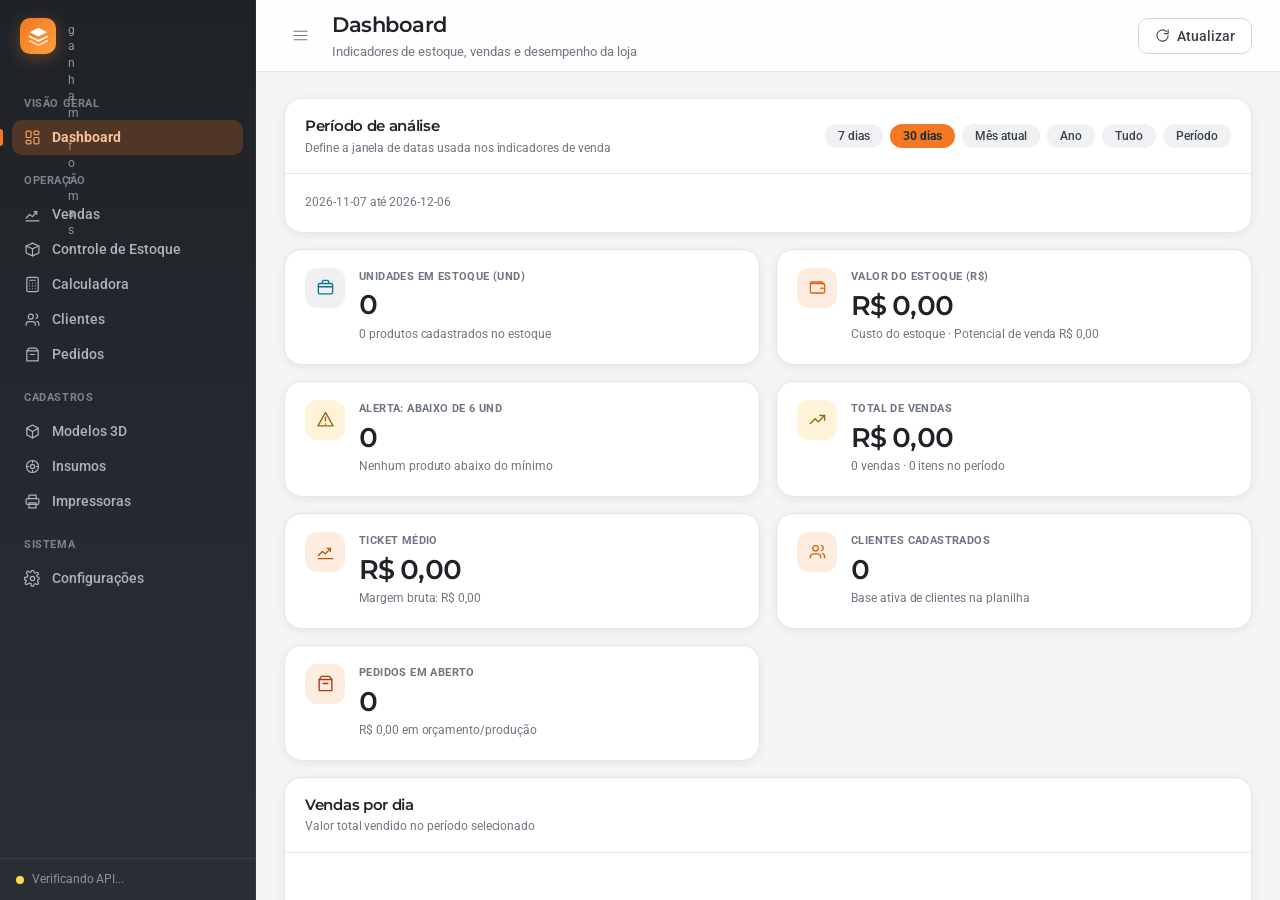
==== commit efe59d54: "Corrige estoque (status/nome/rodape/tabela) e adiciona efeito Vapor Type" ====
--- a/index.html
+++ b/index.html
@@ -10,8 +10,8 @@
       content="default-src 'self'; script-src 'self' 'sha256-BkKP2XO6WOEc3kXOiLr2ZoY83hamalKjPY9xBcbXVuw='; style-src 'self' 'unsafe-inline'; font-src 'self' data: https:; img-src 'self' data: blob: https: http:; connect-src 'self' https: http:; object-src 'none'; base-uri 'none'"
     />
     <title>3D LAYER</title>
-    <script type="module" crossorigin src="./assets/index.web-0F97wl2y.js"></script>
-    <link rel="stylesheet" crossorigin href="./assets/index-Dkig3Bq8.css">
+    <script type="module" crossorigin src="./assets/index.web-CiHZfqiD.js"></script>
+    <link rel="stylesheet" crossorigin href="./assets/index-iNHuzvEm.css">
   </head>
   <body>
     <div id="root"></div>
--- a/assets/index-iNHuzvEm.css
+++ b/assets/index-iNHuzvEm.css
@@ -0,0 +1 @@
+@font-face{font-family:Montserrat;font-style:normal;font-display:swap;font-weight:500;src:url(./montserrat-cyrillic-ext-500-normal-11xBT7e1.woff2) format("woff2"),url(./montserrat-cyrillic-ext-500-normal-DOzfAZ45.woff) format("woff");unicode-range:U+0460-052F,U+1C80-1C8A,U+20B4,U+2DE0-2DFF,U+A640-A69F,U+FE2E-FE2F}@font-face{font-family:Montserrat;font-style:normal;font-display:swap;font-weight:500;src:url(./montserrat-cyrillic-500-normal-T0SG181k.woff2) format("woff2"),url(./montserrat-cyrillic-500-normal-CyGtXmN9.woff) format("woff");unicode-range:U+0301,U+0400-045F,U+0490-0491,U+04B0-04B1,U+2116}@font-face{font-family:Montserrat;font-style:normal;font-display:swap;font-weight:500;src:url(./montserrat-vietnamese-500-normal-NT-t8RG1.woff2) format("woff2"),url(./montserrat-vietnamese-500-normal-DpeZlV_K.woff) format("woff");unicode-range:U+0102-0103,U+0110-0111,U+0128-0129,U+0168-0169,U+01A0-01A1,U+01AF-01B0,U+0300-0301,U+0303-0304,U+0308-0309,U+0323,U+0329,U+1EA0-1EF9,U+20AB}@font-face{font-family:Montserrat;font-style:normal;font-display:swap;font-weight:500;src:url(./montserrat-latin-ext-500-normal-BKtbrd6n.woff2) format("woff2"),url(./montserrat-latin-ext-500-normal-DWPqqZgs.woff) format("woff");unicode-range:U+0100-02BA,U+02BD-02C5,U+02C7-02CC,U+02CE-02D7,U+02DD-02FF,U+0304,U+0308,U+0329,U+1D00-1DBF,U+1E00-1E9F,U+1EF2-1EFF,U+2020,U+20A0-20AB,U+20AD-20C0,U+2113,U+2C60-2C7F,U+A720-A7FF}@font-face{font-family:Montserrat;font-style:normal;font-display:swap;font-weight:500;src:url(./montserrat-latin-500-normal-DRFEGfly.woff2) format("woff2"),url(./montserrat-latin-500-normal-Dok2oTci.woff) format("woff");unicode-range:U+0000-00FF,U+0131,U+0152-0153,U+02BB-02BC,U+02C6,U+02DA,U+02DC,U+0304,U+0308,U+0329,U+2000-206F,U+20AC,U+2122,U+2191,U+2193,U+2212,U+2215,U+FEFF,U+FFFD}@font-face{font-family:Montserrat;font-style:normal;font-display:swap;font-weight:600;src:url(./montserrat-cyrillic-ext-600-normal-BtBW-rpm.woff2) format("woff2"),url(./montserrat-cyrillic-ext-600-normal-wReYPmz2.woff) format("woff");unicode-range:U+0460-052F,U+1C80-1C8A,U+20B4,U+2DE0-2DFF,U+A640-A69F,U+FE2E-FE2F}@font-face{font-family:Montserrat;font-style:normal;font-display:swap;font-weight:600;src:url(./montserrat-cyrillic-600-normal-CQEPC0hM.woff2) format("woff2"),url(./montserrat-cyrillic-600-normal-DUglwBrH.woff) format("woff");unicode-range:U+0301,U+0400-045F,U+0490-0491,U+04B0-04B1,U+2116}@font-face{font-family:Montserrat;font-style:normal;font-display:swap;font-weight:600;src:url(./montserrat-vietnamese-600-normal-DKe6qT_E.woff2) format("woff2"),url(./montserrat-vietnamese-600-normal-SJ-HTWuM.woff) format("woff");unicode-range:U+0102-0103,U+0110-0111,U+0128-0129,U+0168-0169,U+01A0-01A1,U+01AF-01B0,U+0300-0301,U+0303-0304,U+0308-0309,U+0323,U+0329,U+1EA0-1EF9,U+20AB}@font-face{font-family:Montserrat;font-style:normal;font-display:swap;font-weight:600;src:url(./montserrat-latin-ext-600-normal-DSkTqI9L.woff2) format("woff2"),url(./montserrat-latin-ext-600-normal-CSDhkhgS.woff) format("woff");unicode-range:U+0100-02BA,U+02BD-02C5,U+02C7-02CC,U+02CE-02D7,U+02DD-02FF,U+0304,U+0308,U+0329,U+1D00-1DBF,U+1E00-1E9F,U+1EF2-1EFF,U+2020,U+20A0-20AB,U+20AD-20C0,U+2113,U+2C60-2C7F,U+A720-A7FF}@font-face{font-family:Montserrat;font-style:normal;font-display:swap;font-weight:600;src:url(./montserrat-latin-600-normal-UVxSCcoG.woff2) format("woff2"),url(./montserrat-latin-600-normal-CdhFl4lI.woff) format("woff");unicode-range:U+0000-00FF,U+0131,U+0152-0153,U+02BB-02BC,U+02C6,U+02DA,U+02DC,U+0304,U+0308,U+0329,U+2000-206F,U+20AC,U+2122,U+2191,U+2193,U+2212,U+2215,U+FEFF,U+FFFD}@font-face{font-family:Montserrat;font-style:normal;font-display:swap;font-weight:700;src:url(./montserrat-cyrillic-ext-700-normal-MyDreaeu.woff2) format("woff2"),url(./montserrat-cyrillic-ext-700-normal-D-Mk2xRJ.woff) format("woff");unicode-range:U+0460-052F,U+1C80-1C8A,U+20B4,U+2DE0-2DFF,U+A640-A69F,U+FE2E-FE2F}@font-face{font-family:Montserrat;font-style:normal;font-display:swap;font-weight:700;src:url(./montserrat-cyrillic-700-normal-D-Pqjtdp.woff2) format("woff2"),url(./montserrat-cyrillic-700-normal-BvLYcGP1.woff) format("woff");unicode-range:U+0301,U+0400-045F,U+0490-0491,U+04B0-04B1,U+2116}@font-face{font-family:Montserrat;font-style:normal;font-display:swap;font-weight:700;src:url(./montserrat-vietnamese-700-normal-C0x1De3p.woff2) format("woff2"),url(./montserrat-vietnamese-700-normal-DnwGT2D9.woff) format("woff");unicode-range:U+0102-0103,U+0110-0111,U+0128-0129,U+0168-0169,U+01A0-01A1,U+01AF-01B0,U+0300-0301,U+0303-0304,U+0308-0309,U+0323,U+0329,U+1EA0-1EF9,U+20AB}@font-face{font-family:Montserrat;font-style:normal;font-display:swap;font-weight:700;src:url(./montserrat-latin-ext-700-normal-BOP2Nhf0.woff2) format("woff2"),url(./montserrat-latin-ext-700-normal-DdDFr05Z.woff) format("woff");unicode-range:U+0100-02BA,U+02BD-02C5,U+02C7-02CC,U+02CE-02D7,U+02DD-02FF,U+0304,U+0308,U+0329,U+1D00-1DBF,U+1E00-1E9F,U+1EF2-1EFF,U+2020,U+20A0-20AB,U+20AD-20C0,U+2113,U+2C60-2C7F,U+A720-A7FF}@font-face{font-family:Montserrat;font-style:normal;font-display:swap;font-weight:700;src:url(./montserrat-latin-700-normal-BdjcYUrC.woff2) format("woff2"),url(./montserrat-latin-700-normal-BWkrl476.woff) format("woff");unicode-range:U+0000-00FF,U+0131,U+0152-0153,U+02BB-02BC,U+02C6,U+02DA,U+02DC,U+0304,U+0308,U+0329,U+2000-206F,U+20AC,U+2122,U+2191,U+2193,U+2212,U+2215,U+FEFF,U+FFFD}@font-face{font-family:Roboto;font-style:normal;font-display:swap;font-weight:400;src:url(./roboto-cyrillic-ext-400-normal-qHufge6k.woff2) format("woff2"),url(./roboto-cyrillic-ext-400-normal-DhDk0Xwi.woff) format("woff");unicode-range:U+0460-052F,U+1C80-1C8A,U+20B4,U+2DE0-2DFF,U+A640-A69F,U+FE2E-FE2F}@font-face{font-family:Roboto;font-style:normal;font-display:swap;font-weight:400;src:url(./roboto-cyrillic-400-normal-CBPI_iaY.woff2) format("woff2"),url(./roboto-cyrillic-400-normal-BepgbcUK.woff) format("woff");unicode-range:U+0301,U+0400-045F,U+0490-0491,U+04B0-04B1,U+2116}@font-face{font-family:Roboto;font-style:normal;font-display:swap;font-weight:400;src:url([data-uri]) format("woff2"),url([data-uri]) format("woff");unicode-range:U+1F00-1FFF}@font-face{font-family:Roboto;font-style:normal;font-display:swap;font-weight:400;src:url(./roboto-greek-400-normal-ai2Z1K3C.woff2) format("woff2"),url(./roboto-greek-400-normal-D904r64h.woff) format("woff");unicode-range:U+0370-0377,U+037A-037F,U+0384-038A,U+038C,U+038E-03A1,U+03A3-03FF}@font-face{font-family:Roboto;font-style:normal;font-display:swap;font-weight:400;src:url(./roboto-math-400-normal-BEFej5gc.woff2) format("woff2"),url(./roboto-math-400-normal-D6sS4O5l.woff) format("woff");unicode-range:U+0302-0303,U+0305,U+0307-0308,U+0310,U+0312,U+0315,U+031A,U+0326-0327,U+032C,U+032F-0330,U+0332-0333,U+0338,U+033A,U+0346,U+034D,U+0391-03A1,U+03A3-03A9,U+03B1-03C9,U+03D1,U+03D5-03D6,U+03F0-03F1,U+03F4-03F5,U+2016-2017,U+2034-2038,U+203C,U+2040,U+2043,U+2047,U+2050,U+2057,U+205F,U+2070-2071,U+2074-208E,U+2090-209C,U+20D0-20DC,U+20E1,U+20E5-20EF,U+2100-2112,U+2114-2115,U+2117-2121,U+2123-214F,U+2190,U+2192,U+2194-21AE,U+21B0-21E5,U+21F1-21F2,U+21F4-2211,U+2213-2214,U+2216-22FF,U+2308-230B,U+2310,U+2319,U+231C-2321,U+2336-237A,U+237C,U+2395,U+239B-23B7,U+23D0,U+23DC-23E1,U+2474-2475,U+25AF,U+25B3,U+25B7,U+25BD,U+25C1,U+25CA,U+25CC,U+25FB,U+266D-266F,U+27C0-27FF,U+2900-2AFF,U+2B0E-2B11,U+2B30-2B4C,U+2BFE,U+3030,U+FF5B,U+FF5D,U+1D400-1D7FF,U+1EE00-1EEFF}@font-face{font-family:Roboto;font-style:normal;font-display:swap;font-weight:400;src:url(./roboto-symbols-400-normal-CB1Ce4Gk.woff2) format("woff2"),url(./roboto-symbols-400-normal-C7tGlxgb.woff) format("woff");unicode-range:U+0001-000C,U+000E-001F,U+007F-009F,U+20DD-20E0,U+20E2-20E4,U+2150-218F,U+2190,U+2192,U+2194-2199,U+21AF,U+21E6-21F0,U+21F3,U+2218-2219,U+2299,U+22C4-22C6,U+2300-243F,U+2440-244A,U+2460-24FF,U+25A0-27BF,U+2800-28FF,U+2921-2922,U+2981,U+29BF,U+29EB,U+2B00-2BFF,U+4DC0-4DFF,U+FFF9-FFFB,U+10140-1018E,U+10190-1019C,U+101A0,U+101D0-101FD,U+102E0-102FB,U+10E60-10E7E,U+1D2C0-1D2D3,U+1D2E0-1D37F,U+1F000-1F0FF,U+1F100-1F1AD,U+1F1E6-1F1FF,U+1F30D-1F30F,U+1F315,U+1F31C,U+1F31E,U+1F320-1F32C,U+1F336,U+1F378,U+1F37D,U+1F382,U+1F393-1F39F,U+1F3A7-1F3A8,U+1F3AC-1F3AF,U+1F3C2,U+1F3C4-1F3C6,U+1F3CA-1F3CE,U+1F3D4-1F3E0,U+1F3ED,U+1F3F1-1F3F3,U+1F3F5-1F3F7,U+1F408,U+1F415,U+1F41F,U+1F426,U+1F43F,U+1F441-1F442,U+1F444,U+1F446-1F449,U+1F44C-1F44E,U+1F453,U+1F46A,U+1F47D,U+1F4A3,U+1F4B0,U+1F4B3,U+1F4B9,U+1F4BB,U+1F4BF,U+1F4C8-1F4CB,U+1F4D6,U+1F4DA,U+1F4DF,U+1F4E3-1F4E6,U+1F4EA-1F4ED,U+1F4F7,U+1F4F9-1F4FB,U+1F4FD-1F4FE,U+1F503,U+1F507-1F50B,U+1F50D,U+1F512-1F513,U+1F53E-1F54A,U+1F54F-1F5FA,U+1F610,U+1F650-1F67F,U+1F687,U+1F68D,U+1F691,U+1F694,U+1F698,U+1F6AD,U+1F6B2,U+1F6B9-1F6BA,U+1F6BC,U+1F6C6-1F6CF,U+1F6D3-1F6D7,U+1F6E0-1F6EA,U+1F6F0-1F6F3,U+1F6F7-1F6FC,U+1F700-1F7FF,U+1F800-1F80B,U+1F810-1F847,U+1F850-1F859,U+1F860-1F887,U+1F890-1F8AD,U+1F8B0-1F8BB,U+1F8C0-1F8C1,U+1F900-1F90B,U+1F93B,U+1F946,U+1F984,U+1F996,U+1F9E9,U+1FA00-1FA6F,U+1FA70-1FA7C,U+1FA80-1FA89,U+1FA8F-1FAC6,U+1FACE-1FADC,U+1FADF-1FAE9,U+1FAF0-1FAF8,U+1FB00-1FBFF}@font-face{font-family:Roboto;font-style:normal;font-display:swap;font-weight:400;src:url(./roboto-vietnamese-400-normal-D2PTxGxD.woff2) format("woff2"),url(./roboto-vietnamese-400-normal-Bf76hAzZ.woff) format("woff");unicode-range:U+0102-0103,U+0110-0111,U+0128-0129,U+0168-0169,U+01A0-01A1,U+01AF-01B0,U+0300-0301,U+0303-0304,U+0308-0309,U+0323,U+0329,U+1EA0-1EF9,U+20AB}@font-face{font-family:Roboto;font-style:normal;font-display:swap;font-weight:400;src:url(./roboto-latin-ext-400-normal-C3tdtHj3.woff2) format("woff2"),url(./roboto-latin-ext-400-normal-CIveymTr.woff) format("woff");unicode-range:U+0100-02BA,U+02BD-02C5,U+02C7-02CC,U+02CE-02D7,U+02DD-02FF,U+0304,U+0308,U+0329,U+1D00-1DBF,U+1E00-1E9F,U+1EF2-1EFF,U+2020,U+20A0-20AB,U+20AD-20C0,U+2113,U+2C60-2C7F,U+A720-A7FF}@font-face{font-family:Roboto;font-style:normal;font-display:swap;font-weight:400;src:url(./roboto-latin-400-normal-BqEyEoaF.woff2) format("woff2"),url(./roboto-latin-400-normal-D27F5sTu.woff) format("woff");unicode-range:U+0000-00FF,U+0131,U+0152-0153,U+02BB-02BC,U+02C6,U+02DA,U+02DC,U+0304,U+0308,U+0329,U+2000-206F,U+20AC,U+2122,U+2191,U+2193,U+2212,U+2215,U+FEFF,U+FFFD}@font-face{font-family:Roboto;font-style:normal;font-display:swap;font-weight:500;src:url(./roboto-cyrillic-ext-500-normal-BWC_xYeb.woff2) format("woff2"),url(./roboto-cyrillic-ext-500-normal-SCgicl0l.woff) format("woff");unicode-range:U+0460-052F,U+1C80-1C8A,U+20B4,U+2DE0-2DFF,U+A640-A69F,U+FE2E-FE2F}@font-face{font-family:Roboto;font-style:normal;font-display:swap;font-weight:500;src:url(./roboto-cyrillic-500-normal-CLao9AfR.woff2) format("woff2"),url(./roboto-cyrillic-500-normal-C8ZOEKN4.woff) format("woff");unicode-range:U+0301,U+0400-045F,U+0490-0491,U+04B0-04B1,U+2116}@font-face{font-family:Roboto;font-style:normal;font-display:swap;font-weight:500;src:url([data-uri]) format("woff2"),url([data-uri]) format("woff");unicode-range:U+1F00-1FFF}@font-face{font-family:Roboto;font-style:normal;font-display:swap;font-weight:500;src:url(./roboto-greek-500-normal-C9AnhcmC.woff2) format("woff2"),url(./roboto-greek-500-normal-XBIQOowA.woff) format("woff");unicode-range:U+0370-0377,U+037A-037F,U+0384-038A,U+038C,U+038E-03A1,U+03A3-03FF}@font-face{font-family:Roboto;font-style:normal;font-display:swap;font-weight:500;src:url(./roboto-math-500-normal-C4NU9gLX.woff2) format("woff2"),url(./roboto-math-500-normal-BNGXE_xU.woff) format("woff");unicode-range:U+0302-0303,U+0305,U+0307-0308,U+0310,U+0312,U+0315,U+031A,U+0326-0327,U+032C,U+032F-0330,U+0332-0333,U+0338,U+033A,U+0346,U+034D,U+0391-03A1,U+03A3-03A9,U+03B1-03C9,U+03D1,U+03D5-03D6,U+03F0-03F1,U+03F4-03F5,U+2016-2017,U+2034-2038,U+203C,U+2040,U+2043,U+2047,U+2050,U+2057,U+205F,U+2070-2071,U+2074-208E,U+2090-209C,U+20D0-20DC,U+20E1,U+20E5-20EF,U+2100-2112,U+2114-2115,U+2117-2121,U+2123-214F,U+2190,U+2192,U+2194-21AE,U+21B0-21E5,U+21F1-21F2,U+21F4-2211,U+2213-2214,U+2216-22FF,U+2308-230B,U+2310,U+2319,U+231C-2321,U+2336-237A,U+237C,U+2395,U+239B-23B7,U+23D0,U+23DC-23E1,U+2474-2475,U+25AF,U+25B3,U+25B7,U+25BD,U+25C1,U+25CA,U+25CC,U+25FB,U+266D-266F,U+27C0-27FF,U+2900-2AFF,U+2B0E-2B11,U+2B30-2B4C,U+2BFE,U+3030,U+FF5B,U+FF5D,U+1D400-1D7FF,U+1EE00-1EEFF}@font-face{font-family:Roboto;font-style:normal;font-display:swap;font-weight:500;src:url(./roboto-symbols-500-normal-B_CZKVJS.woff2) format("woff2"),url(./roboto-symbols-500-normal-DFnofPUt.woff) format("woff");unicode-range:U+0001-000C,U+000E-001F,U+007F-009F,U+20DD-20E0,U+20E2-20E4,U+2150-218F,U+2190,U+2192,U+2194-2199,U+21AF,U+21E6-21F0,U+21F3,U+2218-2219,U+2299,U+22C4-22C6,U+2300-243F,U+2440-244A,U+2460-24FF,U+25A0-27BF,U+2800-28FF,U+2921-2922,U+2981,U+29BF,U+29EB,U+2B00-2BFF,U+4DC0-4DFF,U+FFF9-FFFB,U+10140-1018E,U+10190-1019C,U+101A0,U+101D0-101FD,U+102E0-102FB,U+10E60-10E7E,U+1D2C0-1D2D3,U+1D2E0-1D37F,U+1F000-1F0FF,U+1F100-1F1AD,U+1F1E6-1F1FF,U+1F30D-1F30F,U+1F315,U+1F31C,U+1F31E,U+1F320-1F32C,U+1F336,U+1F378,U+1F37D,U+1F382,U+1F393-1F39F,U+1F3A7-1F3A8,U+1F3AC-1F3AF,U+1F3C2,U+1F3C4-1F3C6,U+1F3CA-1F3CE,U+1F3D4-1F3E0,U+1F3ED,U+1F3F1-1F3F3,U+1F3F5-1F3F7,U+1F408,U+1F415,U+1F41F,U+1F426,U+1F43F,U+1F441-1F442,U+1F444,U+1F446-1F449,U+1F44C-1F44E,U+1F453,U+1F46A,U+1F47D,U+1F4A3,U+1F4B0,U+1F4B3,U+1F4B9,U+1F4BB,U+1F4BF,U+1F4C8-1F4CB,U+1F4D6,U+1F4DA,U+1F4DF,U+1F4E3-1F4E6,U+1F4EA-1F4ED,U+1F4F7,U+1F4F9-1F4FB,U+1F4FD-1F4FE,U+1F503,U+1F507-1F50B,U+1F50D,U+1F512-1F513,U+1F53E-1F54A,U+1F54F-1F5FA,U+1F610,U+1F650-1F67F,U+1F687,U+1F68D,U+1F691,U+1F694,U+1F698,U+1F6AD,U+1F6B2,U+1F6B9-1F6BA,U+1F6BC,U+1F6C6-1F6CF,U+1F6D3-1F6D7,U+1F6E0-1F6EA,U+1F6F0-1F6F3,U+1F6F7-1F6FC,U+1F700-1F7FF,U+1F800-1F80B,U+1F810-1F847,U+1F850-1F859,U+1F860-1F887,U+1F890-1F8AD,U+1F8B0-1F8BB,U+1F8C0-1F8C1,U+1F900-1F90B,U+1F93B,U+1F946,U+1F984,U+1F996,U+1F9E9,U+1FA00-1FA6F,U+1FA70-1FA7C,U+1FA80-1FA89,U+1FA8F-1FAC6,U+1FACE-1FADC,U+1FADF-1FAE9,U+1FAF0-1FAF8,U+1FB00-1FBFF}@font-face{font-family:Roboto;font-style:normal;font-display:swap;font-weight:500;src:url(./roboto-vietnamese-500-normal-B3ncpOoB.woff2) format("woff2"),url(./roboto-vietnamese-500-normal-BgoYVz-9.woff) format("woff");unicode-range:U+0102-0103,U+0110-0111,U+0128-0129,U+0168-0169,U+01A0-01A1,U+01AF-01B0,U+0300-0301,U+0303-0304,U+0308-0309,U+0323,U+0329,U+1EA0-1EF9,U+20AB}@font-face{font-family:Roboto;font-style:normal;font-display:swap;font-weight:500;src:url(./roboto-latin-ext-500-normal-pMCM9Ixg.woff2) format("woff2"),url(./roboto-latin-ext-500-normal-C1cK9xmS.woff) format("woff");unicode-range:U+0100-02BA,U+02BD-02C5,U+02C7-02CC,U+02CE-02D7,U+02DD-02FF,U+0304,U+0308,U+0329,U+1D00-1DBF,U+1E00-1E9F,U+1EF2-1EFF,U+2020,U+20A0-20AB,U+20AD-20C0,U+2113,U+2C60-2C7F,U+A720-A7FF}@font-face{font-family:Roboto;font-style:normal;font-display:swap;font-weight:500;src:url(./roboto-latin-500-normal-7RbcRiD8.woff2) format("woff2"),url(./roboto-latin-500-normal-fsTFPL3E.woff) format("woff");unicode-range:U+0000-00FF,U+0131,U+0152-0153,U+02BB-02BC,U+02C6,U+02DA,U+02DC,U+0304,U+0308,U+0329,U+2000-206F,U+20AC,U+2122,U+2191,U+2193,U+2212,U+2215,U+FEFF,U+FFFD}@font-face{font-family:Roboto;font-style:normal;font-display:swap;font-weight:700;src:url(./roboto-cyrillic-ext-700-normal-DmFxo5wj.woff2) format("woff2"),url(./roboto-cyrillic-ext-700-normal-BWOtdzfy.woff) format("woff");unicode-range:U+0460-052F,U+1C80-1C8A,U+20B4,U+2DE0-2DFF,U+A640-A69F,U+FE2E-FE2F}@font-face{font-family:Roboto;font-style:normal;font-display:swap;font-weight:700;src:url(./roboto-cyrillic-700-normal-C2o7G-SM.woff2) format("woff2"),url(./roboto-cyrillic-700-normal-D8g9KsRf.woff) format("woff");unicode-range:U+0301,U+0400-045F,U+0490-0491,U+04B0-04B1,U+2116}@font-face{font-family:Roboto;font-style:normal;font-display:swap;font-weight:700;src:url([data-uri]) format("woff2"),url([data-uri]) format("woff");unicode-range:U+1F00-1FFF}@font-face{font-family:Roboto;font-style:normal;font-display:swap;font-weight:700;src:url(./roboto-greek-700-normal-0aHWxGLu.woff2) format("woff2"),url(./roboto-greek-700-normal-xQsEWSIA.woff) format("woff");unicode-range:U+0370-0377,U+037A-037F,U+0384-038A,U+038C,U+038E-03A1,U+03A3-03FF}@font-face{font-family:Roboto;font-style:normal;font-display:swap;font-weight:700;src:url(./roboto-math-700-normal-B8YqGHVc.woff2) format("woff2"),url(./roboto-math-700-normal-DbhUef31.woff) format("woff");unicode-range:U+0302-0303,U+0305,U+0307-0308,U+0310,U+0312,U+0315,U+031A,U+0326-0327,U+032C,U+032F-0330,U+0332-0333,U+0338,U+033A,U+0346,U+034D,U+0391-03A1,U+03A3-03A9,U+03B1-03C9,U+03D1,U+03D5-03D6,U+03F0-03F1,U+03F4-03F5,U+2016-2017,U+2034-2038,U+203C,U+2040,U+2043,U+2047,U+2050,U+2057,U+205F,U+2070-2071,U+2074-208E,U+2090-209C,U+20D0-20DC,U+20E1,U+20E5-20EF,U+2100-2112,U+2114-2115,U+2117-2121,U+2123-214F,U+2190,U+2192,U+2194-21AE,U+21B0-21E5,U+21F1-21F2,U+21F4-2211,U+2213-2214,U+2216-22FF,U+2308-230B,U+2310,U+2319,U+231C-2321,U+2336-237A,U+237C,U+2395,U+239B-23B7,U+23D0,U+23DC-23E1,U+2474-2475,U+25AF,U+25B3,U+25B7,U+25BD,U+25C1,U+25CA,U+25CC,U+25FB,U+266D-266F,U+27C0-27FF,U+2900-2AFF,U+2B0E-2B11,U+2B30-2B4C,U+2BFE,U+3030,U+FF5B,U+FF5D,U+1D400-1D7FF,U+1EE00-1EEFF}@font-face{font-family:Roboto;font-style:normal;font-display:swap;font-weight:700;src:url(./roboto-symbols-700-normal-BiFDindJ.woff2) format("woff2"),url(./roboto-symbols-700-normal-C59U6HqI.woff) format("woff");unicode-range:U+0001-000C,U+000E-001F,U+007F-009F,U+20DD-20E0,U+20E2-20E4,U+2150-218F,U+2190,U+2192,U+2194-2199,U+21AF,U+21E6-21F0,U+21F3,U+2218-2219,U+2299,U+22C4-22C6,U+2300-243F,U+2440-244A,U+2460-24FF,U+25A0-27BF,U+2800-28FF,U+2921-2922,U+2981,U+29BF,U+29EB,U+2B00-2BFF,U+4DC0-4DFF,U+FFF9-FFFB,U+10140-1018E,U+10190-1019C,U+101A0,U+101D0-101FD,U+102E0-102FB,U+10E60-10E7E,U+1D2C0-1D2D3,U+1D2E0-1D37F,U+1F000-1F0FF,U+1F100-1F1AD,U+1F1E6-1F1FF,U+1F30D-1F30F,U+1F315,U+1F31C,U+1F31E,U+1F320-1F32C,U+1F336,U+1F378,U+1F37D,U+1F382,U+1F393-1F39F,U+1F3A7-1F3A8,U+1F3AC-1F3AF,U+1F3C2,U+1F3C4-1F3C6,U+1F3CA-1F3CE,U+1F3D4-1F3E0,U+1F3ED,U+1F3F1-1F3F3,U+1F3F5-1F3F7,U+1F408,U+1F415,U+1F41F,U+1F426,U+1F43F,U+1F441-1F442,U+1F444,U+1F446-1F449,U+1F44C-1F44E,U+1F453,U+1F46A,U+1F47D,U+1F4A3,U+1F4B0,U+1F4B3,U+1F4B9,U+1F4BB,U+1F4BF,U+1F4C8-1F4CB,U+1F4D6,U+1F4DA,U+1F4DF,U+1F4E3-1F4E6,U+1F4EA-1F4ED,U+1F4F7,U+1F4F9-1F4FB,U+1F4FD-1F4FE,U+1F503,U+1F507-1F50B,U+1F50D,U+1F512-1F513,U+1F53E-1F54A,U+1F54F-1F5FA,U+1F610,U+1F650-1F67F,U+1F687,U+1F68D,U+1F691,U+1F694,U+1F698,U+1F6AD,U+1F6B2,U+1F6B9-1F6BA,U+1F6BC,U+1F6C6-1F6CF,U+1F6D3-1F6D7,U+1F6E0-1F6EA,U+1F6F0-1F6F3,U+1F6F7-1F6FC,U+1F700-1F7FF,U+1F800-1F80B,U+1F810-1F847,U+1F850-1F859,U+1F860-1F887,U+1F890-1F8AD,U+1F8B0-1F8BB,U+1F8C0-1F8C1,U+1F900-1F90B,U+1F93B,U+1F946,U+1F984,U+1F996,U+1F9E9,U+1FA00-1FA6F,U+1FA70-1FA7C,U+1FA80-1FA89,U+1FA8F-1FAC6,U+1FACE-1FADC,U+1FADF-1FAE9,U+1FAF0-1FAF8,U+1FB00-1FBFF}@font-face{font-family:Roboto;font-style:normal;font-display:swap;font-weight:700;src:url(./roboto-vietnamese-700-normal-BEVeWqJt.woff2) format("woff2"),url(./roboto-vietnamese-700-normal-kpkdMgbf.woff) format("woff");unicode-range:U+0102-0103,U+0110-0111,U+0128-0129,U+0168-0169,U+01A0-01A1,U+01AF-01B0,U+0300-0301,U+0303-0304,U+0308-0309,U+0323,U+0329,U+1EA0-1EF9,U+20AB}@font-face{font-family:Roboto;font-style:normal;font-display:swap;font-weight:700;src:url(./roboto-latin-ext-700-normal-DSBUz0N1.woff2) format("woff2"),url(./roboto-latin-ext-700-normal-BDePAh3g.woff) format("woff");unicode-range:U+0100-02BA,U+02BD-02C5,U+02C7-02CC,U+02CE-02D7,U+02DD-02FF,U+0304,U+0308,U+0329,U+1D00-1DBF,U+1E00-1E9F,U+1EF2-1EFF,U+2020,U+20A0-20AB,U+20AD-20C0,U+2113,U+2C60-2C7F,U+A720-A7FF}@font-face{font-family:Roboto;font-style:normal;font-display:swap;font-weight:700;src:url(./roboto-latin-700-normal-BZpUvMxY.woff2) format("woff2"),url(./roboto-latin-700-normal-YuyVweIx.woff) format("woff");unicode-range:U+0000-00FF,U+0131,U+0152-0153,U+02BB-02BC,U+02C6,U+02DA,U+02DC,U+0304,U+0308,U+0329,U+2000-206F,U+20AC,U+2122,U+2191,U+2193,U+2212,U+2215,U+FEFF,U+FFFD}:root{--bg-app: #f4f5f7;--surface: #ffffff;--surface-alt: #f7f8fa;--surface-raised: #ffffff;--border: #e3e5e9;--border-strong: #d0d3d9;--nav-bg: #1f2328;--nav-bg-soft: #2a2f36;--nav-text: #aeb4ba;--nav-text-active: #ffffff;--nav-hover: rgba(255, 255, 255, .07);--nav-active: rgba(244, 119, 33, .22);--brand-100: #fdece0;--brand-200: #fbdbc6;--brand-300: #f9c29b;--brand-400: #f79e60;--brand-500: #f47721;--brand-600: #d9660f;--brand-700: #b3550c;--brand-soft: #fdece0;--grad-brand: linear-gradient(135deg, #f47721 0%, #f9a03f 100%);--grad-splash: linear-gradient(135deg, #1f2328 0%, #2a2f36 55%, #f47721 100%);--grad-teal: linear-gradient(180deg, #f79e60 0%, #f9c29b 55%, #fdece0 100%);--yellow: #ffb020;--yellow-soft: #fff3d9;--yellow-ink: #96660a;--coral: #e2571e;--coral-soft: #fdece0;--coral-ink: #a83c0e;--navy: #1f2328;--navy-soft: #eef0f2;--text: #1f2328;--text-soft: #3a4048;--text-muted: #6e7681;--text-inverse: #ffffff;--ok: #1e8a81;--ok-soft: #e3f7f4;--warn: #a97a00;--warn-soft: #fff5d6;--danger: #c2401c;--danger-soft: #ffede7;--info: #0e7490;--info-soft: #cffafe;--neutral-soft: #f0f1f3;--font: "Roboto", -apple-system, BlinkMacSystemFont, "Segoe UI", system-ui, "Helvetica Neue", Arial, sans-serif;--font-title: "Montserrat", "Roboto", -apple-system, "Segoe UI", system-ui, Arial, sans-serif;--font-mono: "SF Mono", "Cascadia Mono", "Consolas", "SFMono-Regular", monospace;--r-sm: 8px;--r-md: 12px;--r-lg: 18px;--r-xl: 24px;--r-pill: 980px;--shadow-xs: 0 1px 2px rgba(31, 35, 40, .05);--shadow-sm: 0 2px 10px rgba(31, 35, 40, .07);--shadow-md: 0 10px 30px rgba(31, 35, 40, .11);--shadow-lg: 0 28px 70px rgba(31, 35, 40, .22);--nav-w: 256px;--topbar-h: 72px;--pg-dur: .25s;--pg-dist: 8px;--pg-blur: 3px;--pg-ease: cubic-bezier(.22, 1, .36, 1);--p9-dur: .6s;--p9-exit-dur: 155ms;--p9-enter-delay: 50ms;--p9-stagger: 40ms;--p9-distance: .52em;--p9-exit-distance: .52em;--p9-blur: max(.067em, .171em - 2.1px);--p9-lift: .125em;--p9-start-scale: .7;--p9-peak: 1.03;--p26-step-dur: .13s;--p26-spins: 0;--p26-cell: 1.2em;--p26-stagger: 90ms;--p26-ease: cubic-bezier(.35, -.02, .43, 1);--p26-side-scale: .7;--p26-side-offset: .52em;--p26-side-blur: max(.067em, .171em - 2.1px);--p26-side-opacity: .17;--p26-center-scale: .9;--p26-center-blur: .042em;--p26-antic-dur: .1s;--p26-antic-scale: .94;--p26-antic-lift: .125em;--p26-land-dur: .74s;--p26-land-peak: 1.03;--p4-dur: .3s;--p4-ease: cubic-bezier(.22, 1, .36, 1)}.tema-colorido{--bg-app: #f0f4ff;--surface: #ffffff;--surface-alt: #eef2ff;--surface-raised: #f5f7ff;--border: #d8dcf7;--border-strong: #c2c6e8;--nav-bg: #4338ca;--nav-bg-soft: #312e81;--nav-text: #c7d2fe;--nav-text-active: #ffffff;--nav-hover: rgba(255, 255, 255, .1);--nav-active: rgba(255, 255, 255, .15);--brand-100: #fce7f3;--brand-200: #fbcfe8;--brand-300: #f9a8d4;--brand-400: #f472b6;--brand-500: #ec4899;--brand-600: #db2777;--brand-700: #be185d;--brand-soft: #fdf2f8;--grad-brand: linear-gradient(135deg, #ec4899 0%, #8b5cf6 100%);--grad-splash: linear-gradient(135deg, #ec4899 0%, #8b5cf6 45%, #06b6d4 100%);--grad-teal: linear-gradient(180deg, #fbcfe8 0%, #f9a8d4 55%, #fce7f3 100%);--yellow: #fbbf24;--yellow-soft: #fef3c7;--yellow-ink: #713f12;--coral: #f472b6;--coral-soft: #fdf2f8;--coral-ink: #9d174d;--navy: #4338ca;--navy-soft: #ede9fe;--text: #1e1b4b;--text-soft: #4338ca;--text-muted: #6366f1;--text-inverse: #ffffff;--ok: #10b981;--ok-soft: #d1fae5;--warn: #f59e0b;--warn-soft: #fef3c7;--danger: #ef4444;--danger-soft: #fee2e2;--info: #06b6d4;--info-soft: #cffafe;--neutral-soft: #ede9fe;--shadow-xs: 0 1px 2px rgba(67, 56, 202, .05);--shadow-sm: 0 2px 10px rgba(67, 56, 202, .08);--shadow-md: 0 10px 30px rgba(67, 56, 202, .12);--shadow-lg: 0 28px 70px rgba(67, 56, 202, .18)}.tema-natureza{--bg-app: #f0f7f4;--surface: #ffffff;--surface-alt: #e8f2ee;--surface-raised: #f0f7f4;--border: #d4e5e0;--border-strong: #bcd4cf;--nav-bg: #0e1a16;--nav-bg-soft: #1e2f2b;--nav-text: #a8c9bf;--nav-text-active: #ffffff;--nav-hover: rgba(255, 255, 255, .08);--nav-active: rgba(30, 111, 99, .2);--brand-100: #e8f2ee;--brand-200: #c9e3dc;--brand-300: #aad4cb;--brand-400: #8bc5b8;--brand-500: #1e6f63;--brand-600: #155a4f;--brand-700: #0e443b;--brand-soft: #f0f7f4;--grad-brand: linear-gradient(135deg, #1e6f63 0%, #6fe3cf 100%);--grad-splash: linear-gradient(135deg, #1e6f63 0%, #6fe3cf 45%, #f3b33d 100%);--grad-teal: linear-gradient(180deg, #e8f2ee 0%, #c9e3dc 55%, #e8f2ee 100%);--yellow: #f3b33d;--yellow-soft: #fdeeca;--yellow-ink: #8a6e1c;--coral: #6fe3cf;--coral-soft: #e3f9f4;--coral-ink: #3aa58d;--navy: #0e1a16;--navy-soft: #f0f7f4;--text: #0e1a16;--text-soft: #1e6f63;--text-muted: #3d7a6f;--text-inverse: #ffffff;--ok: #1e6f63;--ok-soft: #d1eadf;--warn: #f3b33d;--warn-soft: #fdeeca;--danger: #ef4444;--danger-soft: #fee2e2;--info: #6fe3cf;--info-soft: #e3f9f4;--neutral-soft: #e8f2ee;--shadow-xs: 0 1px 2px rgba(14, 26, 22, .05);--shadow-sm: 0 2px 10px rgba(14, 26, 22, .08);--shadow-md: 0 10px 30px rgba(14, 26, 22, .12);--shadow-lg: 0 28px 70px rgba(14, 26, 22, .18)}*{box-sizing:border-box}html,body,#root{height:100%;margin:0}body{font-family:var(--font);font-size:14px;line-height:1.45;color:var(--text);background:var(--bg-app);-webkit-font-smoothing:antialiased;-moz-osx-font-smoothing:grayscale;overflow:hidden;letter-spacing:-.003em}h1,h2,h3,.nav-brand-text strong,.kpi-value,.topbar h1{font-family:var(--font-title)}button,input,select,textarea{font-family:inherit;font-size:inherit;color:inherit}::-webkit-scrollbar{width:10px;height:10px}::-webkit-scrollbar-track{background:transparent}::-webkit-scrollbar-thumb{background:#c9ced5;border-radius:var(--r-pill);border:3px solid transparent;background-clip:content-box}::-webkit-scrollbar-thumb:hover{background:#aeb4ba;background-clip:content-box}.app{display:grid;grid-template-columns:var(--nav-w) 1fr;height:100vh;height:100dvh}.app.collapsed{--nav-w: 76px}.nav{background:var(--nav-bg);background-image:linear-gradient(180deg,#1f2328,#2a2f36);color:var(--nav-text);display:flex;flex-direction:column;min-width:0;border-right:1px solid rgba(255,255,255,.06)}.nav-brand{display:flex;align-items:center;gap:12px;height:var(--topbar-h);padding:0 20px;flex:0 0 auto}.nav-logo{width:36px;height:36px;flex:0 0 auto;border-radius:10px;background:var(--grad-brand);display:grid;place-items:center;color:#fff;box-shadow:0 4px 16px #f4772159}.nav-brand-text{min-width:0}.nav-brand-text strong{display:block;color:#fff;font-size:14.5px;font-weight:600;letter-spacing:-.2px;white-space:nowrap}.nav-brand-text span{display:block;font-size:11.5px;color:#8f959b;white-space:nowrap}.nav-scroll{flex:1 1 auto;overflow-y:auto;overflow-x:hidden;padding:6px 12px 20px}.nav-group-title{font-size:11px;letter-spacing:.6px;text-transform:uppercase;color:#7d838a;padding:18px 12px 8px;font-weight:600}.nav-item{display:flex;align-items:center;gap:11px;width:100%;padding:9px 12px;border:0;border-radius:10px;background:transparent;color:var(--nav-text);font-size:13.5px;font-weight:500;cursor:pointer;text-align:left;position:relative;transition:background .16s ease,color .16s ease;white-space:nowrap}.nav-item:hover{background:var(--nav-hover);color:#fff}.nav-item.active{background:var(--nav-active);color:var(--brand-300);font-weight:600}.nav-item.active svg{color:var(--brand-400)}.nav-item.active:before{content:"";position:absolute;left:-12px;top:9px;bottom:9px;width:3px;border-radius:0 3px 3px 0;background:var(--brand-500)}.nav-item .nav-badge{margin-left:auto;background:#f4772138;color:#f9c29b;border-radius:var(--r-pill);font-size:10.5px;font-weight:700;padding:1px 7px}.nav-foot{flex:0 0 auto;border-top:1px solid rgba(255,255,255,.08);padding:12px 16px}.nav-status{display:flex;align-items:center;gap:8px;font-size:11.5px;color:#8f959b}.nav-status .dot{width:8px;height:8px;border-radius:50%;background:#7d838a;flex:0 0 auto}.nav-status.online .dot{background:#10b981;box-shadow:0 0 0 3px #10b98140}.nav-status.offline .dot{background:#ef4444;box-shadow:0 0 0 3px #ef444440}.nav-status.checking .dot{background:#ffd84d;animation:pulse 1.1s infinite}@keyframes pulse{0%,to{opacity:1}50%{opacity:.35}}.app.collapsed .nav-brand-text,.app.collapsed .nav-item span:not(.nav-badge),.app.collapsed .nav-group-title,.app.collapsed .nav-status span,.app.collapsed .nav-foot .nav-status-text{display:none}.app.collapsed .nav-item{justify-content:center;padding:10px 0}.app.collapsed .nav-brand{justify-content:center;padding:0}.main{display:flex;flex-direction:column;min-width:0;min-height:0;background:var(--bg-app)}.topbar{height:var(--topbar-h);flex:0 0 auto;background:#ffffffdb;-webkit-backdrop-filter:saturate(180%) blur(18px);backdrop-filter:saturate(180%) blur(18px);border-bottom:1px solid var(--border);display:flex;align-items:center;gap:16px;padding:0 28px;z-index:5}.topbar-titles{min-width:0}.topbar h1{margin:0;font-size:21px;font-weight:600;letter-spacing:-.5px;white-space:nowrap;overflow:hidden;text-overflow:ellipsis}.topbar p{margin:3px 0 0;font-size:12.5px;color:var(--text-muted);white-space:nowrap;overflow:hidden;text-overflow:ellipsis}.topbar-actions{margin-left:auto;display:flex;align-items:center;gap:10px;flex:0 0 auto}.content{flex:1 1 auto;overflow-y:auto;overflow-x:hidden;padding:26px 28px 44px;min-height:0}.content-inner{position:relative;max-width:1560px;margin:0 auto}.content-inner.transicionando .pagina-sai{position:absolute;inset:0 auto auto 0;width:100%;pointer-events:none;z-index:0}.content-inner.transicionando .pagina-entra{position:relative;z-index:1}.pagina-entra{animation:pagina-entra var(--pg-dur) var(--pg-ease) both}.pagina-sai{animation:pagina-sai var(--pg-dur) var(--pg-ease) both}.content-inner.transicionando .pagina-entra,.content-inner.transicionando .pagina-sai{will-change:opacity,transform,filter}.content-inner.dir-fwd .pagina-entra{--pg-from: var(--pg-dist)}.content-inner.dir-fwd .pagina-sai{--pg-to: calc(var(--pg-dist) * -1)}.content-inner.dir-back .pagina-entra{--pg-from: calc(var(--pg-dist) * -1)}.content-inner.dir-back .pagina-sai{--pg-to: var(--pg-dist)}@keyframes pagina-entra{0%{opacity:0;transform:translate(var(--pg-from, var(--pg-dist)));filter:blur(var(--pg-blur))}to{opacity:1;transform:translate(0);filter:blur(0)}}@keyframes pagina-sai{0%{opacity:1;transform:translate(0);filter:blur(0)}to{opacity:0;transform:translate(var(--pg-to, calc(var(--pg-dist) * -1)));filter:blur(var(--pg-blur))}}@media(prefers-reduced-motion:reduce){.pagina-entra,.pagina-sai{animation:none}}.grid{display:grid;gap:16px}.grid.cols-4{grid-template-columns:repeat(4,minmax(0,1fr))}.grid.cols-3{grid-template-columns:repeat(3,minmax(0,1fr))}.grid.cols-2{grid-template-columns:repeat(2,minmax(0,1fr))}.grid.kpi-grid{grid-template-columns:repeat(auto-fit,minmax(240px,1fr))}.grid.kpi-grid.kpi-3{grid-template-columns:repeat(3,minmax(0,1fr))}.grid.kpi-grid.kpi-4{grid-template-columns:repeat(4,minmax(0,1fr))}.grid.split-2-1{grid-template-columns:minmax(0,2fr) minmax(0,1fr)}.grid.split-1-2{grid-template-columns:minmax(0,1fr) minmax(0,2fr)}.stack{display:flex;flex-direction:column;gap:16px}.row{display:flex;align-items:center;gap:10px;flex-wrap:wrap}.row.end{justify-content:flex-end}.row.between{justify-content:space-between}.row.grow{flex:1 1 auto}@media(max-width:1280px){.grid.cols-4{grid-template-columns:repeat(2,minmax(0,1fr))}.grid.split-2-1,.grid.split-1-2,.grid.cols-3{grid-template-columns:minmax(0,1fr)}.grid.kpi-grid.kpi-3,.grid.kpi-grid.kpi-4{grid-template-columns:repeat(2,minmax(0,1fr))}}.card{background:var(--surface);border:1px solid var(--border);border-radius:var(--r-lg);box-shadow:var(--shadow-sm);overflow:hidden}.card-head{display:flex;align-items:center;gap:12px;padding:16px 20px;border-bottom:1px solid var(--border);background:var(--surface)}.card-head h2{margin:0;font-size:15px;font-weight:600;letter-spacing:-.3px}.card-head p{margin:3px 0 0;font-size:12px;color:var(--text-muted)}.card-head .spacer{margin-left:auto}.card-body{padding:20px}.card-body.tight{padding:0}.card-foot{padding:12px 20px;border-top:1px solid var(--border);background:var(--surface-alt);display:flex;align-items:center;gap:10px}.kpi{background:var(--surface);border:1px solid var(--border);border-radius:var(--r-lg);padding:18px 20px;box-shadow:var(--shadow-sm);display:flex;gap:14px;align-items:flex-start;min-width:0;width:100%;height:116px;overflow:hidden;cursor:pointer;transition:width var(--p4-dur) var(--p4-ease),height var(--p4-dur) var(--p4-ease),box-shadow .18s ease,transform .18s ease}.kpi:hover{box-shadow:var(--shadow-md);transform:translateY(-1px)}.kpi.is-small{width:78%;height:132px}.kpi-icon{width:40px;height:40px;flex:0 0 auto;border-radius:12px;display:grid;place-items:center;background:var(--brand-soft);color:var(--brand-600)}.kpi-icon.green{background:var(--yellow-soft);color:var(--yellow-ink)}.kpi-icon.amber{background:var(--coral-soft);color:var(--coral-ink)}.kpi-icon.red{background:#ffe3da;color:#d1431f}.kpi-icon.cyan{background:var(--navy-soft);color:var(--info)}.kpi-icon.violet{background:var(--brand-100);color:var(--brand-700)}.kpi-body{min-width:0}.kpi-label{font-size:11px;font-weight:600;letter-spacing:.4px;text-transform:uppercase;color:var(--text-muted);margin:2px 0 6px;line-height:1.3;-webkit-hyphens:auto;hyphens:auto;display:-webkit-box;-webkit-line-clamp:1;-webkit-box-orient:vertical;overflow:hidden}.kpi-value{font-size:27px;font-weight:600;letter-spacing:-.9px;color:var(--text);line-height:1.15;white-space:nowrap;overflow:hidden;text-overflow:ellipsis}.kpi-value.com-giro{display:flex;align-items:center;height:1.15em;overflow:visible}.kpi-hint{margin-top:5px;font-size:12px;color:var(--text-muted);overflow:hidden;text-overflow:ellipsis;white-space:nowrap}.kpi.is-small .kpi-hint{white-space:normal;text-overflow:clip;display:-webkit-box;-webkit-box-orient:vertical;-webkit-line-clamp:2;overflow:hidden}.vapor-texto{display:inline-block;white-space:pre;--vapor-cor: #b19eef}.vapor-char{display:inline-block;will-change:transform,opacity,filter;animation:vapor-entra .85s cubic-bezier(.22,.9,.3,1) both;animation-delay:calc(var(--i, 0) * 45ms)}.vapor-loop .vapor-char{animation:vapor-ciclo 8s cubic-bezier(.4,0,.4,1) infinite;animation-delay:calc(var(--i, 0) * 55ms)}@keyframes vapor-entra{0%{opacity:0;color:var(--vapor-cor);filter:blur(7px);transform:translateY(10px) scale(1.12)}55%{opacity:1;color:var(--vapor-cor);filter:blur(2px);transform:translateY(1px) scale(1.01)}to{opacity:1;color:inherit;filter:blur(0);transform:none}}@keyframes vapor-ciclo{0%{opacity:0;color:var(--vapor-cor);filter:blur(6px);transform:translateY(7px)}16%{opacity:1;color:inherit;filter:blur(0);transform:none}74%{opacity:1;color:inherit;filter:blur(0);transform:none}to{opacity:0;color:var(--vapor-cor);filter:blur(6px);transform:translateY(-8px)}}@media(prefers-reduced-motion:reduce){.vapor-char{animation:none!important;opacity:1!important;filter:none!important;transform:none!important;color:inherit!important}}.p9-number{font-variant-numeric:tabular-nums}.p9-slot{position:relative;display:inline-block}.p9-old{position:absolute;inset:0;text-align:center;pointer-events:none}.p9-char{display:inline-block;will-change:transform,opacity,filter}.p9-number.is-animating .p9-char{animation:p9-pop-in var(--p9-dur) linear both;animation-delay:calc(var(--p9-stagger) * var(--digit-i, 0) + var(--p9-enter-delay))}.p9-number.is-animating .p9-old{animation:p9-pop-out var(--p9-exit-dur) linear both;animation-delay:calc(var(--p9-stagger) * var(--digit-i, 0))}.p9-number.is-animating [data-stagger="1"]{--digit-i: 1}.p9-number.is-animating [data-stagger="2"]{--digit-i: 2}.p9-number.is-animating .p9-char[data-same]{animation:none}@keyframes p9-pop-in{0%{transform:translateY(calc(var(--p9-distance) * 1 + var(--p9-lift) * 0)) scale(var(--p9-start-scale));opacity:0;filter:blur(calc(var(--p9-blur) * 1))}5%{transform:translateY(calc(var(--p9-distance) * .941 + var(--p9-lift) * .216)) scale(var(--p9-start-scale));opacity:.059;filter:blur(calc(var(--p9-blur) * 1))}10%{transform:translateY(calc(var(--p9-distance) * .755 + var(--p9-lift) * .648)) scale(var(--p9-start-scale));opacity:.245;filter:blur(calc(var(--p9-blur) * 1))}15%{transform:translateY(calc(var(--p9-distance) * .475 + var(--p9-lift) * .972)) scale(var(--p9-start-scale));opacity:.525;filter:blur(calc(var(--p9-blur) * 1))}20%{transform:translateY(calc(var(--p9-distance) * .206 + var(--p9-lift) * .792)) scale(calc(1 + (var(--p9-start-scale) - 1) * .792));opacity:.794;filter:blur(calc(var(--p9-blur) * .9))}25%{transform:translateY(calc(var(--p9-distance) * .041 + var(--p9-lift) * .392)) scale(calc(1 + (var(--p9-start-scale) - 1) * .392));opacity:.959;filter:blur(calc(var(--p9-blur) * .75))}30%{transform:translateY(calc(var(--p9-distance) * 0 + var(--p9-lift) * .033)) scale(calc(1 + (var(--p9-start-scale) - 1) * .033));opacity:1;filter:blur(calc(var(--p9-blur) * .6))}35%{transform:translateY(calc(var(--p9-distance) * 0 + var(--p9-lift) * -.194)) scale(calc(1 + (var(--p9-peak) - 1) * .711));opacity:1;filter:blur(calc(var(--p9-blur) * .45))}40%{transform:translateY(calc(var(--p9-distance) * 0 + var(--p9-lift) * -.272)) scale(calc(1 + (var(--p9-peak) - 1) * .997));opacity:1;filter:blur(calc(var(--p9-blur) * .3))}45%{transform:translateY(calc(var(--p9-distance) * 0 + var(--p9-lift) * -.238)) scale(calc(1 + (var(--p9-peak) - 1) * .87));opacity:1;filter:blur(calc(var(--p9-blur) * .15))}50%{transform:translateY(calc(var(--p9-distance) * 0 + var(--p9-lift) * -.146)) scale(calc(1 + (var(--p9-peak) - 1) * .535));opacity:1;filter:blur(calc(var(--p9-blur) * 0))}55%{transform:translateY(calc(var(--p9-distance) * 0 + var(--p9-lift) * -.05)) scale(calc(1 + (var(--p9-peak) - 1) * .183));opacity:1;filter:blur(calc(var(--p9-blur) * 0))}60%{transform:translateY(calc(var(--p9-distance) * 0 + var(--p9-lift) * .019)) scale(calc(1 + (var(--p9-peak) - 1) * -.069));opacity:1;filter:blur(calc(var(--p9-blur) * 0))}65%{transform:translateY(calc(var(--p9-distance) * 0 + var(--p9-lift) * .05)) scale(calc(1 + (var(--p9-peak) - 1) * -.185));opacity:1;filter:blur(calc(var(--p9-blur) * 0))}70%{transform:translateY(calc(var(--p9-distance) * 0 + var(--p9-lift) * .051)) scale(calc(1 + (var(--p9-peak) - 1) * -.187));opacity:1;filter:blur(calc(var(--p9-blur) * 0))}75%{transform:translateY(calc(var(--p9-distance) * 0 + var(--p9-lift) * .035)) scale(calc(1 + (var(--p9-peak) - 1) * -.128));opacity:1;filter:blur(calc(var(--p9-blur) * 0))}80%{transform:translateY(calc(var(--p9-distance) * 0 + var(--p9-lift) * .016)) scale(calc(1 + (var(--p9-peak) - 1) * -.057));opacity:1;filter:blur(calc(var(--p9-blur) * 0))}85%{transform:translateY(calc(var(--p9-distance) * 0 + var(--p9-lift) * .002)) scale(calc(1 + (var(--p9-peak) - 1) * -.007));opacity:1;filter:blur(calc(var(--p9-blur) * 0))}90%{transform:translateY(calc(var(--p9-distance) * 0 + var(--p9-lift) * -.004)) scale(calc(1 + (var(--p9-peak) - 1) * .013));opacity:1;filter:blur(calc(var(--p9-blur) * 0))}95%{transform:translateY(calc(var(--p9-distance) * 0 + var(--p9-lift) * -.003)) scale(calc(1 + (var(--p9-peak) - 1) * .011));opacity:1;filter:blur(calc(var(--p9-blur) * 0))}to{transform:translateY(calc(var(--p9-distance) * 0 + var(--p9-lift) * 0)) scale(1);opacity:1;filter:blur(calc(var(--p9-blur) * 0))}}@keyframes p9-pop-out{0%{transform:translateY(calc(var(--p9-exit-distance) * 0)) scale(calc(1 + (var(--p9-start-scale) - 1) * 0));opacity:1;filter:blur(calc(var(--p9-blur) * 0))}10%{transform:translateY(calc(var(--p9-exit-distance) * -.009)) scale(calc(1 + (var(--p9-start-scale) - 1) * .009));opacity:1;filter:blur(calc(var(--p9-blur) * .009))}20%{transform:translateY(calc(var(--p9-exit-distance) * -.042)) scale(calc(1 + (var(--p9-start-scale) - 1) * .042));opacity:1;filter:blur(calc(var(--p9-blur) * .042))}30%{transform:translateY(calc(var(--p9-exit-distance) * -.112)) scale(calc(1 + (var(--p9-start-scale) - 1) * .112));opacity:1;filter:blur(calc(var(--p9-blur) * .112))}40%{transform:translateY(calc(var(--p9-exit-distance) * -.252)) scale(calc(1 + (var(--p9-start-scale) - 1) * .252));opacity:1;filter:blur(calc(var(--p9-blur) * .252))}50%{transform:translateY(calc(var(--p9-exit-distance) * -.5)) scale(calc(1 + (var(--p9-start-scale) - 1) * .5));opacity:.833;filter:blur(calc(var(--p9-blur) * .5))}60%{transform:translateY(calc(var(--p9-exit-distance) * -.748)) scale(calc(1 + (var(--p9-start-scale) - 1) * .748));opacity:.42;filter:blur(calc(var(--p9-blur) * .748))}70%{transform:translateY(calc(var(--p9-exit-distance) * -.888)) scale(calc(1 + (var(--p9-start-scale) - 1) * .888));opacity:.187;filter:blur(calc(var(--p9-blur) * .888))}80%{transform:translateY(calc(var(--p9-exit-distance) * -.958)) scale(calc(1 + (var(--p9-start-scale) - 1) * .958));opacity:.069;filter:blur(calc(var(--p9-blur) * .958))}90%{transform:translateY(calc(var(--p9-exit-distance) * -.991)) scale(calc(1 + (var(--p9-start-scale) - 1) * .991));opacity:.015;filter:blur(calc(var(--p9-blur) * .991))}to{transform:translateY(calc(var(--p9-exit-distance) * -1)) scale(calc(1 + (var(--p9-start-scale) - 1) * 1));opacity:0;filter:blur(calc(var(--p9-blur) * 1))}}.p26-value{display:inline-flex;align-items:center;height:var(--p26-cell);line-height:var(--p26-cell);font-variant-numeric:tabular-nums}.p26-col{position:relative;display:inline-block;height:var(--p26-cell)}.p26-sizer{visibility:hidden}.p26-digit{position:absolute;inset:0;display:flex;align-items:center;justify-content:center;will-change:transform,filter,opacity}.p26-sep{display:flex;align-items:center;height:var(--p26-cell)}@media(prefers-reduced-motion:reduce){.kpi{transition:box-shadow .18s ease,transform .18s ease}.p9-number .p9-char{animation:none!important}.p9-number .p9-old{display:none}}.btn{display:inline-flex;align-items:center;justify-content:center;gap:7px;height:36px;padding:0 16px;border-radius:10px;border:1px solid var(--border-strong);background:var(--surface);color:var(--text-soft);font-size:13.5px;font-weight:500;cursor:pointer;white-space:nowrap;transition:background .16s ease,border-color .16s ease,color .16s ease,box-shadow .16s ease,transform .16s ease}.btn:hover:not(:disabled){background:var(--surface-alt);border-color:#c3c8ce;color:var(--text)}.btn:active:not(:disabled){transform:scale(.985)}.btn:disabled{opacity:.5;cursor:not-allowed}.btn.primary{background:var(--grad-brand);border-color:transparent;color:#16303a;font-weight:600;box-shadow:0 3px 10px #2ec4b652}.btn.primary:hover:not(:disabled){filter:brightness(1.06);color:#16303a;box-shadow:0 5px 16px #2ec4b666}.btn.danger{background:var(--danger);border-color:transparent;color:#fff}.btn.danger:hover:not(:disabled){filter:brightness(1.05);color:#fff}.btn.ghost{background:transparent;border-color:transparent;color:var(--text-soft)}.btn.ghost:hover:not(:disabled){background:var(--neutral-soft);color:var(--text)}.btn.sm{height:30px;padding:0 12px;font-size:12.5px;border-radius:8px}.btn.icon{width:32px;height:32px;padding:0;border-radius:9px;color:var(--text-muted);border-color:transparent;background:transparent}.btn.icon:hover:not(:disabled){color:var(--brand-600);background:var(--brand-soft);border-color:transparent}.btn.icon.danger:hover:not(:disabled){color:var(--danger);background:var(--danger-soft);border-color:transparent}.btn.block{width:100%}.field{display:flex;flex-direction:column;gap:6px;min-width:0}.field>label{font-size:12px;font-weight:500;color:var(--text-soft);display:flex;align-items:center;gap:4px}.field .req{color:var(--danger)}.input,.select,.textarea{height:38px;padding:0 12px;border:1px solid var(--border-strong);border-radius:10px;background:var(--surface);outline:none;transition:border-color .16s ease,box-shadow .16s ease,background .16s ease;width:100%;min-width:0;font-size:13.5px}.textarea{height:auto;min-height:80px;padding:10px 12px;resize:vertical;line-height:1.5}.select{appearance:none;background-image:url("data:image/svg+xml;charset=utf-8,%3Csvg xmlns='http://www.w3.org/2000/svg' width='12' height='12' viewBox='0 0 12 12'%3E%3Cpath fill='%2386868b' d='M6 8.5 2.2 4.7l.9-.9L6 6.7l2.9-2.9.9.9z'/%3E%3C/svg%3E");background-repeat:no-repeat;background-position:right 11px center;padding-right:30px}.input:focus,.select:focus,.textarea:focus{border-color:var(--brand-500);box-shadow:0 0 0 4px #2ec4b62e}.input:disabled,.select:disabled{background:var(--surface-alt);color:var(--text-muted);cursor:not-allowed}.input.invalid,.select.invalid{border-color:var(--danger)}.field-error{font-size:11.5px;color:var(--danger)}.field-hint{font-size:11.5px;color:var(--text-muted);line-height:1.45}.form-grid{display:grid;grid-template-columns:repeat(2,minmax(0,1fr));gap:15px}.form-grid .full{grid-column:1 / -1}.search-box{position:relative;display:flex;align-items:center;min-width:190px}.search-box .icon{position:absolute;left:11px;color:var(--text-muted);pointer-events:none}.search-box .input{padding-left:34px}.toolbar{display:flex;align-items:flex-end;gap:12px;flex-wrap:wrap;padding:16px 20px;border-bottom:1px solid var(--border);background:var(--surface)}.toolbar .field{min-width:150px}.toolbar .field.grow{flex:1 1 240px}.toolbar .field>label{font-size:11px;text-transform:uppercase;letter-spacing:.4px;color:var(--text-muted);font-weight:600}.table-wrap{overflow:auto;max-height:calc(100vh - 320px)}table.data{width:100%;border-collapse:separate;border-spacing:0;font-size:13.5px}table.data th{position:sticky;top:0;z-index:2;text-align:left;font-size:11px;letter-spacing:.5px;text-transform:uppercase;color:var(--text-muted);font-weight:600;background:var(--surface-alt);padding:12px 8px;border-bottom:1px solid var(--border);white-space:nowrap}table.data th.sortable{cursor:pointer;-webkit-user-select:none;user-select:none}table.data th.sortable:hover{color:var(--brand-600)}table.data th .sort-ind{margin-left:4px;opacity:.5;font-size:9px}table.data td{padding:11px 8px;border-bottom:1px solid var(--border);color:var(--text-soft);vertical-align:middle;white-space:nowrap;overflow:hidden;text-overflow:ellipsis;max-width:320px}table.data tbody tr:hover td{background:#f7fbfc}table.data tbody tr.selected td{background:var(--brand-soft)}table.data td.num{text-align:right;font-variant-numeric:tabular-nums;font-feature-settings:"tnum"}table.data td.strong{color:var(--text);font-weight:600}table.data tfoot td{padding:12px 8px;background:var(--surface-alt);font-weight:600;color:var(--text);border-top:1px solid var(--border-strong);font-variant-numeric:tabular-nums;position:sticky;bottom:0;z-index:1}table.data td.actions{text-align:right;white-space:nowrap;position:sticky;right:0;background:var(--surface);box-shadow:-10px 0 12px -10px #0000001f}table.data tbody tr:hover td.actions{background:#f7fbfc}table.data th.actions{position:sticky;right:0;top:0;z-index:3;background:var(--surface-alt)}table.data tfoot td.actions{background:var(--surface-alt)}.cell-mono{font-family:var(--font-mono);font-size:12px;color:var(--text-muted)}.truncate{max-width:210px;overflow:hidden;text-overflow:ellipsis;white-space:nowrap;display:inline-block;vertical-align:bottom}.badge{display:inline-flex;align-items:center;gap:5px;padding:3px 10px;border-radius:var(--r-pill);font-size:11.5px;font-weight:600;letter-spacing:.1px;background:var(--neutral-soft);color:var(--text-soft);white-space:nowrap}.badge .dot{width:6px;height:6px;border-radius:50%;background:currentColor}.badge.ok{background:var(--ok-soft);color:var(--ok)}.badge.warn{background:var(--warn-soft);color:var(--warn)}.badge.danger{background:var(--danger-soft);color:var(--danger)}.badge.info{background:var(--info-soft);color:var(--info)}.badge.brand{background:var(--navy-soft);color:var(--info)}.badge.violet{background:var(--brand-100);color:var(--brand-700)}.badge.grey{background:var(--neutral-soft);color:var(--text-muted)}.empty{display:flex;flex-direction:column;align-items:center;justify-content:center;gap:8px;padding:56px 20px;text-align:center;color:var(--text-muted)}.empty .empty-icon{width:56px;height:56px;border-radius:16px;background:var(--brand-soft);display:grid;place-items:center;color:var(--brand-500);margin-bottom:6px}.empty strong{color:var(--text);font-size:15px;font-weight:600}.empty p{margin:0;font-size:13px;max-width:420px;line-height:1.5}.spinner{width:18px;height:18px;border:2px solid var(--border-strong);border-top-color:var(--brand-500);border-radius:50%;animation:spin .7s linear infinite}.spinner.lg{width:30px;height:30px;border-width:3px}@keyframes spin{to{transform:rotate(360deg)}}.loading-box{display:flex;align-items:center;justify-content:center;gap:10px;padding:48px;color:var(--text-muted);font-size:13px}.error-box{margin:14px 20px;border:1px solid #f3c9c9;background:var(--danger-soft);color:#8f1119;border-radius:var(--r-md);padding:13px 15px;font-size:12.5px;display:flex;gap:10px;align-items:flex-start}.error-box strong{display:block;margin-bottom:2px}.error-box code{font-family:var(--font-mono);font-size:11.5px;word-break:break-all}.modal-backdrop{position:fixed;inset:0;background:#1d1d1f61;-webkit-backdrop-filter:blur(6px);backdrop-filter:blur(6px);display:flex;align-items:flex-start;justify-content:center;padding:56px 20px;z-index:60;overflow-y:auto}.modal{background:var(--surface);border-radius:var(--r-xl);box-shadow:var(--shadow-lg);width:100%;max-width:640px;animation:modal-in .2s cubic-bezier(.2,.9,.3,1);margin:auto 0}.modal.wide{max-width:900px}@keyframes modal-in{0%{opacity:0;transform:translateY(-10px) scale(.985)}to{opacity:1;transform:none}}.modal-head{display:flex;align-items:flex-start;gap:12px;padding:20px 22px;border-bottom:1px solid var(--border)}.modal-head h3{margin:0;font-size:17px;font-weight:600;letter-spacing:-.4px}.modal-head p{margin:4px 0 0;font-size:12.5px;color:var(--text-muted)}.modal-body{padding:22px;max-height:calc(100vh - 280px);overflow-y:auto}.modal-foot{display:flex;align-items:center;gap:10px;padding:16px 22px;border-top:1px solid var(--border);background:var(--surface-alt);border-radius:0 0 var(--r-xl) var(--r-xl)}.modal-foot .spacer{margin-left:auto}.toasts{position:fixed;right:20px;bottom:20px;display:flex;flex-direction:column;gap:10px;z-index:90;width:340px;max-width:calc(100vw - 40px)}.toast{display:flex;gap:10px;align-items:flex-start;background:var(--surface);border:1px solid var(--border);border-radius:14px;box-shadow:var(--shadow-md);padding:13px 14px;animation:toast-in .22s cubic-bezier(.2,.9,.3,1)}@keyframes toast-in{0%{opacity:0;transform:translate(18px) scale(.98)}to{opacity:1;transform:none}}.toast.success{border-left:3px solid var(--ok)}.toast.error{border-left:3px solid var(--danger)}.toast.warn{border-left:3px solid #ffd84d}.toast.info{border-left:3px solid var(--brand-500)}.toast strong{display:block;font-size:13px;margin-bottom:2px;font-weight:600}.toast p{margin:0;font-size:12px;color:var(--text-muted);word-break:break-word}.toast .toast-icon{flex:0 0 auto;margin-top:1px}.pagination{display:flex;align-items:center;gap:10px;font-size:12.5px;color:var(--text-muted)}.pagination .pages{display:flex;gap:5px}.pagination .page{min-width:30px;height:30px;padding:0 8px;border-radius:8px;border:1px solid transparent;background:transparent;color:var(--text-soft);font-size:12.5px;font-weight:500;cursor:pointer}.pagination .page:hover:not(:disabled){background:var(--neutral-soft)}.pagination .page.active{background:var(--grad-brand);color:#16303a;font-weight:600}.pagination .page:disabled{opacity:.35;cursor:not-allowed}.chart{width:100%;display:block}.chart .grid-line{stroke:var(--border);stroke-width:1}.chart .axis-label{fill:var(--text-muted);font-size:10.5px;font-family:var(--font)}.chart .bar{fill:var(--brand-500);transition:fill .14s ease}.chart .bar:hover{fill:var(--brand-700)}.legend{display:flex;flex-direction:column;gap:10px}.legend-item{display:flex;align-items:center;gap:9px;font-size:13px}.legend-item .swatch{width:10px;height:10px;border-radius:3px;flex:0 0 auto}.legend-item .legend-value{margin-left:auto;font-weight:600;color:var(--text);font-variant-numeric:tabular-nums}.progress{height:7px;background:var(--neutral-soft);border-radius:var(--r-pill);overflow:hidden}.progress>span{display:block;height:100%;background:var(--grad-brand);border-radius:var(--r-pill);transition:width .3s ease}.offline-banner{display:flex;align-items:center;gap:12px;background:var(--coral-soft);border:1px solid #ffd3c4;color:var(--coral-ink);border-radius:var(--r-md);padding:13px 15px;margin-bottom:16px}.offline-banner strong{display:block;font-size:13px}.offline-banner p{margin:2px 0 0;font-size:12px;color:#b9563a}.offline-banner .btn{margin-left:auto;flex:0 0 auto;background:#fff;border-color:#ffc4ae;color:var(--coral-ink)}.campo-check{display:flex;flex-direction:column;gap:5px}.check{display:inline-flex;align-items:center;gap:9px;cursor:pointer;-webkit-user-select:none;user-select:none;font-size:13.5px;color:var(--text-soft)}.check input{position:absolute;opacity:0;width:0;height:0}.check-box{width:19px;height:19px;border-radius:6px;border:1.5px solid var(--border-strong);background:var(--surface);display:grid;place-items:center;color:transparent;transition:background .15s ease,border-color .15s ease,color .15s ease}.check:hover .check-box{border-color:var(--brand-400)}.check input:focus-visible+.check-box{box-shadow:0 0 0 4px #2ec4b633}.check.marcado .check-box{background:var(--brand-500);border-color:var(--brand-500);color:#0d2b2a}.check-label{font-weight:500}.check.marcado .check-label{color:var(--text);font-weight:600}.check input:disabled+.check-box{opacity:.5}.imagem-campo{display:flex;flex-direction:column;gap:9px}.imagem-preview{width:88px;height:88px;border-radius:12px;border:1px solid var(--border);background:var(--surface-alt);overflow:hidden;display:grid;place-items:center;flex:0 0 auto}.imagem-preview img{width:100%;height:100%;object-fit:cover;display:block}.imagem-vazia{display:flex;flex-direction:column;align-items:center;gap:4px;color:var(--text-muted);font-size:10px}.imagem-linha{display:flex;gap:8px;align-items:center}.imagem-linha .input{flex:1 1 auto}.miniatura{display:inline-grid;place-items:center;width:42px;height:42px;border-radius:10px;overflow:hidden;border:1px solid var(--border);background:var(--surface-alt)}.miniatura img{width:100%;height:100%;object-fit:cover;display:block}.miniatura:hover{border-color:var(--brand-400)}.miniatura-vazia{display:inline-grid;place-items:center;width:42px;height:42px;border-radius:10px;border:1px dashed var(--border-strong);color:var(--text-muted)}.stat-line{display:flex;align-items:center;justify-content:space-between;padding:10px 0;border-bottom:1px dashed var(--border);font-size:13px;color:var(--text-soft)}.stat-line:last-child{border-bottom:0}.stat-line b{color:var(--text);font-variant-numeric:tabular-nums}.kv{display:grid;grid-template-columns:160px 1fr;gap:9px 16px;font-size:13px}.kv dt{color:var(--text-muted);font-weight:500}.kv dd{margin:0;color:var(--text);word-break:break-word}.pill-row{display:flex;gap:7px;flex-wrap:wrap}.chip{border:1px solid transparent;background:var(--neutral-soft);border-radius:var(--r-pill);padding:4px 12px;font-size:12px;font-weight:500;color:var(--text-soft);cursor:pointer;transition:background .16s ease,color .16s ease}.chip:hover{background:#e6e8ec}.chip.active{background:var(--brand-500);color:#16303a;font-weight:600}.link{color:var(--brand-600);font-weight:500;cursor:pointer;text-decoration:none}.link:hover{text-decoration:underline}.text-muted{color:var(--text-muted)}.text-sm{font-size:12px}.text-right{text-align:right}.nowrap{white-space:nowrap}.mono{font-family:var(--font-mono)}.autocomplete{position:relative}.ac-panel{position:absolute;z-index:30;top:calc(100% + 6px);left:0;right:0;background:var(--surface);border:1px solid var(--border-strong);border-radius:10px;box-shadow:var(--shadow-md);overflow:hidden}.ac-scroll{max-height:248px;overflow-y:auto;padding:4px}.ac-op{display:flex;align-items:center;justify-content:space-between;gap:10px;width:100%;padding:7px 9px;border:0;background:transparent;border-radius:8px;cursor:pointer;text-align:left;font-family:var(--font);color:var(--text)}.ac-op:hover,.ac-op.ativo{background:var(--brand-soft)}.ac-textos{display:flex;flex-direction:column;gap:2px;min-width:0;flex:1}.ac-linha1{display:flex;align-items:baseline;gap:7px;min-width:0}.ac-valor{font-family:var(--font-mono);font-size:12px;font-weight:600;color:var(--brand-600);white-space:nowrap}.ac-titulo{font-size:13px;color:var(--text);overflow:hidden;text-overflow:ellipsis;white-space:nowrap;min-width:0}.ac-sub{font-size:11.5px;color:var(--text-muted);overflow:hidden;text-overflow:ellipsis;white-space:nowrap}.ac-direita{display:flex;flex-direction:column;align-items:flex-end;gap:3px;flex:none}.ac-preco{font-size:12.5px;font-weight:600;color:var(--text-soft);white-space:nowrap}.ac-badge{font-size:10.5px;font-weight:600;padding:1px 7px;border-radius:var(--r-pill);background:var(--ok-soft);color:var(--ok);white-space:nowrap}.ac-badge.baixo{background:var(--warn-soft);color:var(--warn)}.ac-badge.zero{background:var(--danger-soft);color:var(--danger)}.ac-vazio{padding:14px 10px;font-size:12.5px;color:var(--text-muted);text-align:center}.ac-rodape{padding:6px 10px;font-size:11px;color:var(--text-muted);border-top:1px solid var(--border);background:var(--surface-alt)}
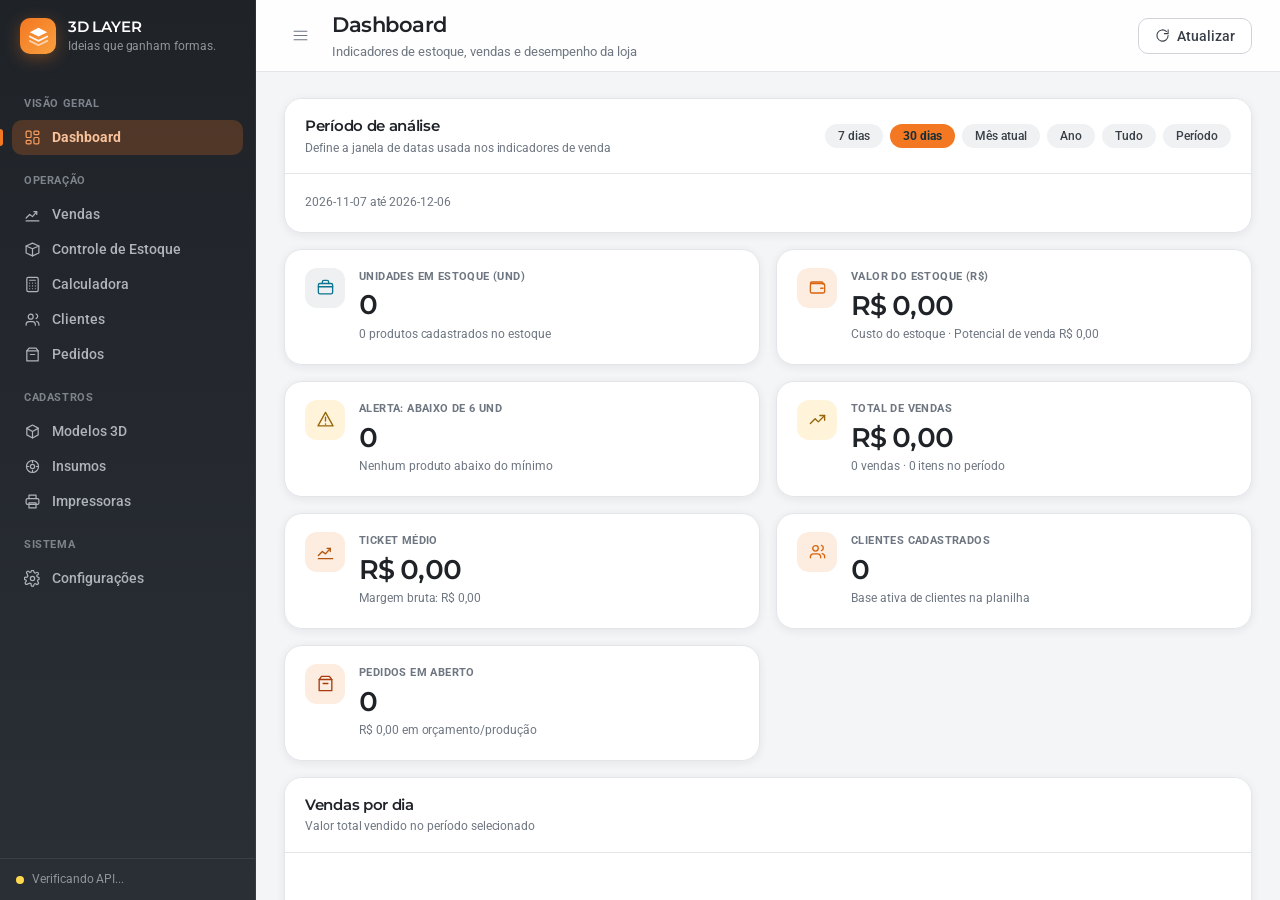
==== commit ead4a2f1: "Desativa o Vapor Type na tagline lateral" ====
--- a/index.html
+++ b/index.html
@@ -10,7 +10,7 @@
       content="default-src 'self'; script-src 'self' 'sha256-BkKP2XO6WOEc3kXOiLr2ZoY83hamalKjPY9xBcbXVuw='; style-src 'self' 'unsafe-inline'; font-src 'self' data: https:; img-src 'self' data: blob: https: http:; connect-src 'self' https: http:; object-src 'none'; base-uri 'none'"
     />
     <title>3D LAYER</title>
-    <script type="module" crossorigin src="./assets/index.web-CiHZfqiD.js"></script>
+    <script type="module" crossorigin src="./assets/index.web-Dzdr4JNB.js"></script>
     <link rel="stylesheet" crossorigin href="./assets/index-iNHuzvEm.css">
   </head>
   <body>
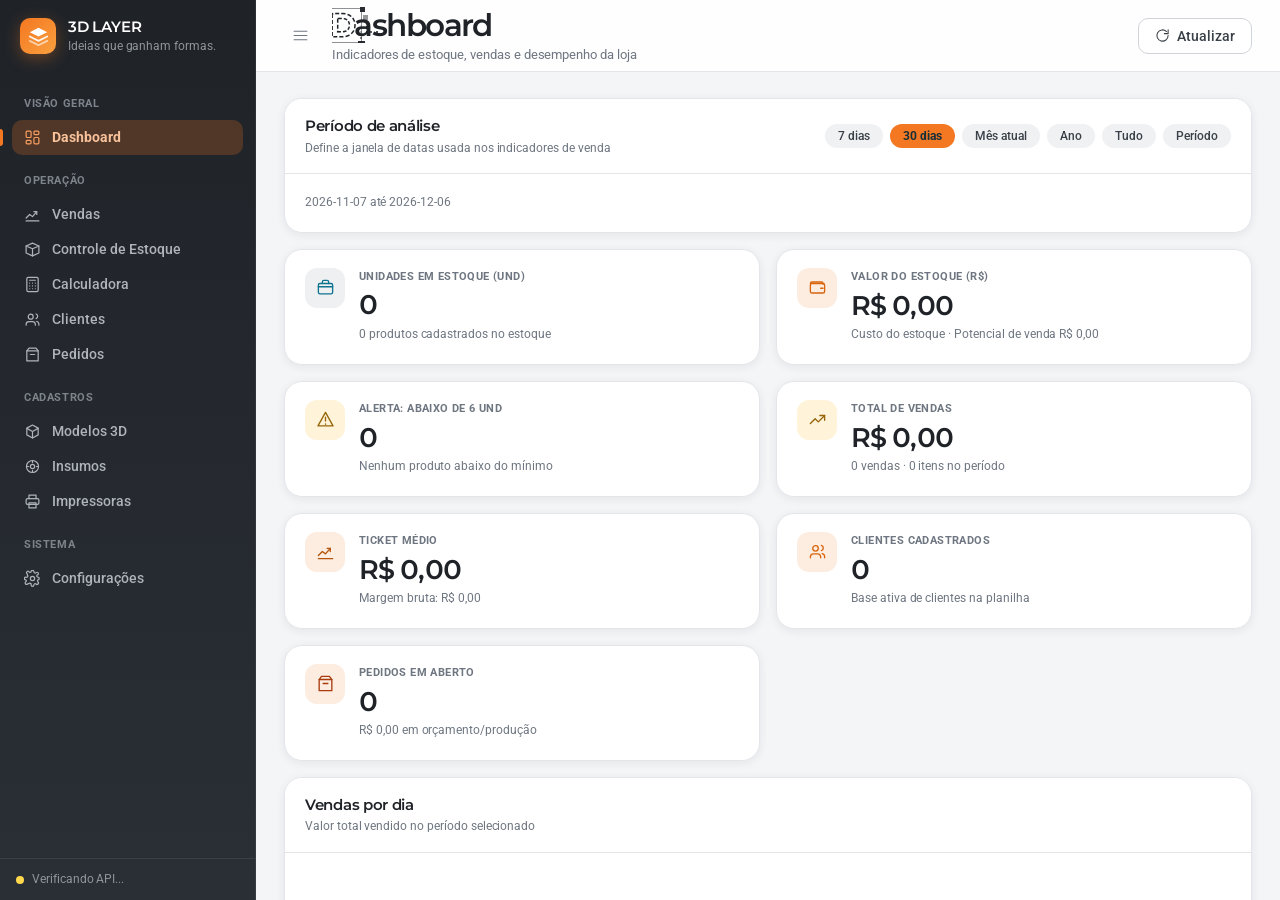
==== commit 2b811b0b: "Tech Text no h1 do topbar (substitui o Vapor Type)" ====
--- a/index.html
+++ b/index.html
@@ -10,8 +10,8 @@
       content="default-src 'self'; script-src 'self' 'sha256-BkKP2XO6WOEc3kXOiLr2ZoY83hamalKjPY9xBcbXVuw='; style-src 'self' 'unsafe-inline'; font-src 'self' data: https:; img-src 'self' data: blob: https: http:; connect-src 'self' https: http:; object-src 'none'; base-uri 'none'"
     />
     <title>3D LAYER</title>
-    <script type="module" crossorigin src="./assets/index.web-Dzdr4JNB.js"></script>
-    <link rel="stylesheet" crossorigin href="./assets/index-iNHuzvEm.css">
+    <script type="module" crossorigin src="./assets/index.web-CW2tnjol.js"></script>
+    <link rel="stylesheet" crossorigin href="./assets/index-BB6rpzrd.css">
   </head>
   <body>
     <div id="root"></div>
--- a/assets/index-BB6rpzrd.css
+++ b/assets/index-BB6rpzrd.css
@@ -0,0 +1 @@
+@font-face{font-family:Montserrat;font-style:normal;font-display:swap;font-weight:500;src:url(./montserrat-cyrillic-ext-500-normal-11xBT7e1.woff2) format("woff2"),url(./montserrat-cyrillic-ext-500-normal-DOzfAZ45.woff) format("woff");unicode-range:U+0460-052F,U+1C80-1C8A,U+20B4,U+2DE0-2DFF,U+A640-A69F,U+FE2E-FE2F}@font-face{font-family:Montserrat;font-style:normal;font-display:swap;font-weight:500;src:url(./montserrat-cyrillic-500-normal-T0SG181k.woff2) format("woff2"),url(./montserrat-cyrillic-500-normal-CyGtXmN9.woff) format("woff");unicode-range:U+0301,U+0400-045F,U+0490-0491,U+04B0-04B1,U+2116}@font-face{font-family:Montserrat;font-style:normal;font-display:swap;font-weight:500;src:url(./montserrat-vietnamese-500-normal-NT-t8RG1.woff2) format("woff2"),url(./montserrat-vietnamese-500-normal-DpeZlV_K.woff) format("woff");unicode-range:U+0102-0103,U+0110-0111,U+0128-0129,U+0168-0169,U+01A0-01A1,U+01AF-01B0,U+0300-0301,U+0303-0304,U+0308-0309,U+0323,U+0329,U+1EA0-1EF9,U+20AB}@font-face{font-family:Montserrat;font-style:normal;font-display:swap;font-weight:500;src:url(./montserrat-latin-ext-500-normal-BKtbrd6n.woff2) format("woff2"),url(./montserrat-latin-ext-500-normal-DWPqqZgs.woff) format("woff");unicode-range:U+0100-02BA,U+02BD-02C5,U+02C7-02CC,U+02CE-02D7,U+02DD-02FF,U+0304,U+0308,U+0329,U+1D00-1DBF,U+1E00-1E9F,U+1EF2-1EFF,U+2020,U+20A0-20AB,U+20AD-20C0,U+2113,U+2C60-2C7F,U+A720-A7FF}@font-face{font-family:Montserrat;font-style:normal;font-display:swap;font-weight:500;src:url(./montserrat-latin-500-normal-DRFEGfly.woff2) format("woff2"),url(./montserrat-latin-500-normal-Dok2oTci.woff) format("woff");unicode-range:U+0000-00FF,U+0131,U+0152-0153,U+02BB-02BC,U+02C6,U+02DA,U+02DC,U+0304,U+0308,U+0329,U+2000-206F,U+20AC,U+2122,U+2191,U+2193,U+2212,U+2215,U+FEFF,U+FFFD}@font-face{font-family:Montserrat;font-style:normal;font-display:swap;font-weight:600;src:url(./montserrat-cyrillic-ext-600-normal-BtBW-rpm.woff2) format("woff2"),url(./montserrat-cyrillic-ext-600-normal-wReYPmz2.woff) format("woff");unicode-range:U+0460-052F,U+1C80-1C8A,U+20B4,U+2DE0-2DFF,U+A640-A69F,U+FE2E-FE2F}@font-face{font-family:Montserrat;font-style:normal;font-display:swap;font-weight:600;src:url(./montserrat-cyrillic-600-normal-CQEPC0hM.woff2) format("woff2"),url(./montserrat-cyrillic-600-normal-DUglwBrH.woff) format("woff");unicode-range:U+0301,U+0400-045F,U+0490-0491,U+04B0-04B1,U+2116}@font-face{font-family:Montserrat;font-style:normal;font-display:swap;font-weight:600;src:url(./montserrat-vietnamese-600-normal-DKe6qT_E.woff2) format("woff2"),url(./montserrat-vietnamese-600-normal-SJ-HTWuM.woff) format("woff");unicode-range:U+0102-0103,U+0110-0111,U+0128-0129,U+0168-0169,U+01A0-01A1,U+01AF-01B0,U+0300-0301,U+0303-0304,U+0308-0309,U+0323,U+0329,U+1EA0-1EF9,U+20AB}@font-face{font-family:Montserrat;font-style:normal;font-display:swap;font-weight:600;src:url(./montserrat-latin-ext-600-normal-DSkTqI9L.woff2) format("woff2"),url(./montserrat-latin-ext-600-normal-CSDhkhgS.woff) format("woff");unicode-range:U+0100-02BA,U+02BD-02C5,U+02C7-02CC,U+02CE-02D7,U+02DD-02FF,U+0304,U+0308,U+0329,U+1D00-1DBF,U+1E00-1E9F,U+1EF2-1EFF,U+2020,U+20A0-20AB,U+20AD-20C0,U+2113,U+2C60-2C7F,U+A720-A7FF}@font-face{font-family:Montserrat;font-style:normal;font-display:swap;font-weight:600;src:url(./montserrat-latin-600-normal-UVxSCcoG.woff2) format("woff2"),url(./montserrat-latin-600-normal-CdhFl4lI.woff) format("woff");unicode-range:U+0000-00FF,U+0131,U+0152-0153,U+02BB-02BC,U+02C6,U+02DA,U+02DC,U+0304,U+0308,U+0329,U+2000-206F,U+20AC,U+2122,U+2191,U+2193,U+2212,U+2215,U+FEFF,U+FFFD}@font-face{font-family:Montserrat;font-style:normal;font-display:swap;font-weight:700;src:url(./montserrat-cyrillic-ext-700-normal-MyDreaeu.woff2) format("woff2"),url(./montserrat-cyrillic-ext-700-normal-D-Mk2xRJ.woff) format("woff");unicode-range:U+0460-052F,U+1C80-1C8A,U+20B4,U+2DE0-2DFF,U+A640-A69F,U+FE2E-FE2F}@font-face{font-family:Montserrat;font-style:normal;font-display:swap;font-weight:700;src:url(./montserrat-cyrillic-700-normal-D-Pqjtdp.woff2) format("woff2"),url(./montserrat-cyrillic-700-normal-BvLYcGP1.woff) format("woff");unicode-range:U+0301,U+0400-045F,U+0490-0491,U+04B0-04B1,U+2116}@font-face{font-family:Montserrat;font-style:normal;font-display:swap;font-weight:700;src:url(./montserrat-vietnamese-700-normal-C0x1De3p.woff2) format("woff2"),url(./montserrat-vietnamese-700-normal-DnwGT2D9.woff) format("woff");unicode-range:U+0102-0103,U+0110-0111,U+0128-0129,U+0168-0169,U+01A0-01A1,U+01AF-01B0,U+0300-0301,U+0303-0304,U+0308-0309,U+0323,U+0329,U+1EA0-1EF9,U+20AB}@font-face{font-family:Montserrat;font-style:normal;font-display:swap;font-weight:700;src:url(./montserrat-latin-ext-700-normal-BOP2Nhf0.woff2) format("woff2"),url(./montserrat-latin-ext-700-normal-DdDFr05Z.woff) format("woff");unicode-range:U+0100-02BA,U+02BD-02C5,U+02C7-02CC,U+02CE-02D7,U+02DD-02FF,U+0304,U+0308,U+0329,U+1D00-1DBF,U+1E00-1E9F,U+1EF2-1EFF,U+2020,U+20A0-20AB,U+20AD-20C0,U+2113,U+2C60-2C7F,U+A720-A7FF}@font-face{font-family:Montserrat;font-style:normal;font-display:swap;font-weight:700;src:url(./montserrat-latin-700-normal-BdjcYUrC.woff2) format("woff2"),url(./montserrat-latin-700-normal-BWkrl476.woff) format("woff");unicode-range:U+0000-00FF,U+0131,U+0152-0153,U+02BB-02BC,U+02C6,U+02DA,U+02DC,U+0304,U+0308,U+0329,U+2000-206F,U+20AC,U+2122,U+2191,U+2193,U+2212,U+2215,U+FEFF,U+FFFD}@font-face{font-family:Roboto;font-style:normal;font-display:swap;font-weight:400;src:url(./roboto-cyrillic-ext-400-normal-qHufge6k.woff2) format("woff2"),url(./roboto-cyrillic-ext-400-normal-DhDk0Xwi.woff) format("woff");unicode-range:U+0460-052F,U+1C80-1C8A,U+20B4,U+2DE0-2DFF,U+A640-A69F,U+FE2E-FE2F}@font-face{font-family:Roboto;font-style:normal;font-display:swap;font-weight:400;src:url(./roboto-cyrillic-400-normal-CBPI_iaY.woff2) format("woff2"),url(./roboto-cyrillic-400-normal-BepgbcUK.woff) format("woff");unicode-range:U+0301,U+0400-045F,U+0490-0491,U+04B0-04B1,U+2116}@font-face{font-family:Roboto;font-style:normal;font-display:swap;font-weight:400;src:url([data-uri]) format("woff2"),url([data-uri]) format("woff");unicode-range:U+1F00-1FFF}@font-face{font-family:Roboto;font-style:normal;font-display:swap;font-weight:400;src:url(./roboto-greek-400-normal-ai2Z1K3C.woff2) format("woff2"),url(./roboto-greek-400-normal-D904r64h.woff) format("woff");unicode-range:U+0370-0377,U+037A-037F,U+0384-038A,U+038C,U+038E-03A1,U+03A3-03FF}@font-face{font-family:Roboto;font-style:normal;font-display:swap;font-weight:400;src:url(./roboto-math-400-normal-BEFej5gc.woff2) format("woff2"),url(./roboto-math-400-normal-D6sS4O5l.woff) format("woff");unicode-range:U+0302-0303,U+0305,U+0307-0308,U+0310,U+0312,U+0315,U+031A,U+0326-0327,U+032C,U+032F-0330,U+0332-0333,U+0338,U+033A,U+0346,U+034D,U+0391-03A1,U+03A3-03A9,U+03B1-03C9,U+03D1,U+03D5-03D6,U+03F0-03F1,U+03F4-03F5,U+2016-2017,U+2034-2038,U+203C,U+2040,U+2043,U+2047,U+2050,U+2057,U+205F,U+2070-2071,U+2074-208E,U+2090-209C,U+20D0-20DC,U+20E1,U+20E5-20EF,U+2100-2112,U+2114-2115,U+2117-2121,U+2123-214F,U+2190,U+2192,U+2194-21AE,U+21B0-21E5,U+21F1-21F2,U+21F4-2211,U+2213-2214,U+2216-22FF,U+2308-230B,U+2310,U+2319,U+231C-2321,U+2336-237A,U+237C,U+2395,U+239B-23B7,U+23D0,U+23DC-23E1,U+2474-2475,U+25AF,U+25B3,U+25B7,U+25BD,U+25C1,U+25CA,U+25CC,U+25FB,U+266D-266F,U+27C0-27FF,U+2900-2AFF,U+2B0E-2B11,U+2B30-2B4C,U+2BFE,U+3030,U+FF5B,U+FF5D,U+1D400-1D7FF,U+1EE00-1EEFF}@font-face{font-family:Roboto;font-style:normal;font-display:swap;font-weight:400;src:url(./roboto-symbols-400-normal-CB1Ce4Gk.woff2) format("woff2"),url(./roboto-symbols-400-normal-C7tGlxgb.woff) format("woff");unicode-range:U+0001-000C,U+000E-001F,U+007F-009F,U+20DD-20E0,U+20E2-20E4,U+2150-218F,U+2190,U+2192,U+2194-2199,U+21AF,U+21E6-21F0,U+21F3,U+2218-2219,U+2299,U+22C4-22C6,U+2300-243F,U+2440-244A,U+2460-24FF,U+25A0-27BF,U+2800-28FF,U+2921-2922,U+2981,U+29BF,U+29EB,U+2B00-2BFF,U+4DC0-4DFF,U+FFF9-FFFB,U+10140-1018E,U+10190-1019C,U+101A0,U+101D0-101FD,U+102E0-102FB,U+10E60-10E7E,U+1D2C0-1D2D3,U+1D2E0-1D37F,U+1F000-1F0FF,U+1F100-1F1AD,U+1F1E6-1F1FF,U+1F30D-1F30F,U+1F315,U+1F31C,U+1F31E,U+1F320-1F32C,U+1F336,U+1F378,U+1F37D,U+1F382,U+1F393-1F39F,U+1F3A7-1F3A8,U+1F3AC-1F3AF,U+1F3C2,U+1F3C4-1F3C6,U+1F3CA-1F3CE,U+1F3D4-1F3E0,U+1F3ED,U+1F3F1-1F3F3,U+1F3F5-1F3F7,U+1F408,U+1F415,U+1F41F,U+1F426,U+1F43F,U+1F441-1F442,U+1F444,U+1F446-1F449,U+1F44C-1F44E,U+1F453,U+1F46A,U+1F47D,U+1F4A3,U+1F4B0,U+1F4B3,U+1F4B9,U+1F4BB,U+1F4BF,U+1F4C8-1F4CB,U+1F4D6,U+1F4DA,U+1F4DF,U+1F4E3-1F4E6,U+1F4EA-1F4ED,U+1F4F7,U+1F4F9-1F4FB,U+1F4FD-1F4FE,U+1F503,U+1F507-1F50B,U+1F50D,U+1F512-1F513,U+1F53E-1F54A,U+1F54F-1F5FA,U+1F610,U+1F650-1F67F,U+1F687,U+1F68D,U+1F691,U+1F694,U+1F698,U+1F6AD,U+1F6B2,U+1F6B9-1F6BA,U+1F6BC,U+1F6C6-1F6CF,U+1F6D3-1F6D7,U+1F6E0-1F6EA,U+1F6F0-1F6F3,U+1F6F7-1F6FC,U+1F700-1F7FF,U+1F800-1F80B,U+1F810-1F847,U+1F850-1F859,U+1F860-1F887,U+1F890-1F8AD,U+1F8B0-1F8BB,U+1F8C0-1F8C1,U+1F900-1F90B,U+1F93B,U+1F946,U+1F984,U+1F996,U+1F9E9,U+1FA00-1FA6F,U+1FA70-1FA7C,U+1FA80-1FA89,U+1FA8F-1FAC6,U+1FACE-1FADC,U+1FADF-1FAE9,U+1FAF0-1FAF8,U+1FB00-1FBFF}@font-face{font-family:Roboto;font-style:normal;font-display:swap;font-weight:400;src:url(./roboto-vietnamese-400-normal-D2PTxGxD.woff2) format("woff2"),url(./roboto-vietnamese-400-normal-Bf76hAzZ.woff) format("woff");unicode-range:U+0102-0103,U+0110-0111,U+0128-0129,U+0168-0169,U+01A0-01A1,U+01AF-01B0,U+0300-0301,U+0303-0304,U+0308-0309,U+0323,U+0329,U+1EA0-1EF9,U+20AB}@font-face{font-family:Roboto;font-style:normal;font-display:swap;font-weight:400;src:url(./roboto-latin-ext-400-normal-C3tdtHj3.woff2) format("woff2"),url(./roboto-latin-ext-400-normal-CIveymTr.woff) format("woff");unicode-range:U+0100-02BA,U+02BD-02C5,U+02C7-02CC,U+02CE-02D7,U+02DD-02FF,U+0304,U+0308,U+0329,U+1D00-1DBF,U+1E00-1E9F,U+1EF2-1EFF,U+2020,U+20A0-20AB,U+20AD-20C0,U+2113,U+2C60-2C7F,U+A720-A7FF}@font-face{font-family:Roboto;font-style:normal;font-display:swap;font-weight:400;src:url(./roboto-latin-400-normal-BqEyEoaF.woff2) format("woff2"),url(./roboto-latin-400-normal-D27F5sTu.woff) format("woff");unicode-range:U+0000-00FF,U+0131,U+0152-0153,U+02BB-02BC,U+02C6,U+02DA,U+02DC,U+0304,U+0308,U+0329,U+2000-206F,U+20AC,U+2122,U+2191,U+2193,U+2212,U+2215,U+FEFF,U+FFFD}@font-face{font-family:Roboto;font-style:normal;font-display:swap;font-weight:500;src:url(./roboto-cyrillic-ext-500-normal-BWC_xYeb.woff2) format("woff2"),url(./roboto-cyrillic-ext-500-normal-SCgicl0l.woff) format("woff");unicode-range:U+0460-052F,U+1C80-1C8A,U+20B4,U+2DE0-2DFF,U+A640-A69F,U+FE2E-FE2F}@font-face{font-family:Roboto;font-style:normal;font-display:swap;font-weight:500;src:url(./roboto-cyrillic-500-normal-CLao9AfR.woff2) format("woff2"),url(./roboto-cyrillic-500-normal-C8ZOEKN4.woff) format("woff");unicode-range:U+0301,U+0400-045F,U+0490-0491,U+04B0-04B1,U+2116}@font-face{font-family:Roboto;font-style:normal;font-display:swap;font-weight:500;src:url([data-uri]) format("woff2"),url([data-uri]) format("woff");unicode-range:U+1F00-1FFF}@font-face{font-family:Roboto;font-style:normal;font-display:swap;font-weight:500;src:url(./roboto-greek-500-normal-C9AnhcmC.woff2) format("woff2"),url(./roboto-greek-500-normal-XBIQOowA.woff) format("woff");unicode-range:U+0370-0377,U+037A-037F,U+0384-038A,U+038C,U+038E-03A1,U+03A3-03FF}@font-face{font-family:Roboto;font-style:normal;font-display:swap;font-weight:500;src:url(./roboto-math-500-normal-C4NU9gLX.woff2) format("woff2"),url(./roboto-math-500-normal-BNGXE_xU.woff) format("woff");unicode-range:U+0302-0303,U+0305,U+0307-0308,U+0310,U+0312,U+0315,U+031A,U+0326-0327,U+032C,U+032F-0330,U+0332-0333,U+0338,U+033A,U+0346,U+034D,U+0391-03A1,U+03A3-03A9,U+03B1-03C9,U+03D1,U+03D5-03D6,U+03F0-03F1,U+03F4-03F5,U+2016-2017,U+2034-2038,U+203C,U+2040,U+2043,U+2047,U+2050,U+2057,U+205F,U+2070-2071,U+2074-208E,U+2090-209C,U+20D0-20DC,U+20E1,U+20E5-20EF,U+2100-2112,U+2114-2115,U+2117-2121,U+2123-214F,U+2190,U+2192,U+2194-21AE,U+21B0-21E5,U+21F1-21F2,U+21F4-2211,U+2213-2214,U+2216-22FF,U+2308-230B,U+2310,U+2319,U+231C-2321,U+2336-237A,U+237C,U+2395,U+239B-23B7,U+23D0,U+23DC-23E1,U+2474-2475,U+25AF,U+25B3,U+25B7,U+25BD,U+25C1,U+25CA,U+25CC,U+25FB,U+266D-266F,U+27C0-27FF,U+2900-2AFF,U+2B0E-2B11,U+2B30-2B4C,U+2BFE,U+3030,U+FF5B,U+FF5D,U+1D400-1D7FF,U+1EE00-1EEFF}@font-face{font-family:Roboto;font-style:normal;font-display:swap;font-weight:500;src:url(./roboto-symbols-500-normal-B_CZKVJS.woff2) format("woff2"),url(./roboto-symbols-500-normal-DFnofPUt.woff) format("woff");unicode-range:U+0001-000C,U+000E-001F,U+007F-009F,U+20DD-20E0,U+20E2-20E4,U+2150-218F,U+2190,U+2192,U+2194-2199,U+21AF,U+21E6-21F0,U+21F3,U+2218-2219,U+2299,U+22C4-22C6,U+2300-243F,U+2440-244A,U+2460-24FF,U+25A0-27BF,U+2800-28FF,U+2921-2922,U+2981,U+29BF,U+29EB,U+2B00-2BFF,U+4DC0-4DFF,U+FFF9-FFFB,U+10140-1018E,U+10190-1019C,U+101A0,U+101D0-101FD,U+102E0-102FB,U+10E60-10E7E,U+1D2C0-1D2D3,U+1D2E0-1D37F,U+1F000-1F0FF,U+1F100-1F1AD,U+1F1E6-1F1FF,U+1F30D-1F30F,U+1F315,U+1F31C,U+1F31E,U+1F320-1F32C,U+1F336,U+1F378,U+1F37D,U+1F382,U+1F393-1F39F,U+1F3A7-1F3A8,U+1F3AC-1F3AF,U+1F3C2,U+1F3C4-1F3C6,U+1F3CA-1F3CE,U+1F3D4-1F3E0,U+1F3ED,U+1F3F1-1F3F3,U+1F3F5-1F3F7,U+1F408,U+1F415,U+1F41F,U+1F426,U+1F43F,U+1F441-1F442,U+1F444,U+1F446-1F449,U+1F44C-1F44E,U+1F453,U+1F46A,U+1F47D,U+1F4A3,U+1F4B0,U+1F4B3,U+1F4B9,U+1F4BB,U+1F4BF,U+1F4C8-1F4CB,U+1F4D6,U+1F4DA,U+1F4DF,U+1F4E3-1F4E6,U+1F4EA-1F4ED,U+1F4F7,U+1F4F9-1F4FB,U+1F4FD-1F4FE,U+1F503,U+1F507-1F50B,U+1F50D,U+1F512-1F513,U+1F53E-1F54A,U+1F54F-1F5FA,U+1F610,U+1F650-1F67F,U+1F687,U+1F68D,U+1F691,U+1F694,U+1F698,U+1F6AD,U+1F6B2,U+1F6B9-1F6BA,U+1F6BC,U+1F6C6-1F6CF,U+1F6D3-1F6D7,U+1F6E0-1F6EA,U+1F6F0-1F6F3,U+1F6F7-1F6FC,U+1F700-1F7FF,U+1F800-1F80B,U+1F810-1F847,U+1F850-1F859,U+1F860-1F887,U+1F890-1F8AD,U+1F8B0-1F8BB,U+1F8C0-1F8C1,U+1F900-1F90B,U+1F93B,U+1F946,U+1F984,U+1F996,U+1F9E9,U+1FA00-1FA6F,U+1FA70-1FA7C,U+1FA80-1FA89,U+1FA8F-1FAC6,U+1FACE-1FADC,U+1FADF-1FAE9,U+1FAF0-1FAF8,U+1FB00-1FBFF}@font-face{font-family:Roboto;font-style:normal;font-display:swap;font-weight:500;src:url(./roboto-vietnamese-500-normal-B3ncpOoB.woff2) format("woff2"),url(./roboto-vietnamese-500-normal-BgoYVz-9.woff) format("woff");unicode-range:U+0102-0103,U+0110-0111,U+0128-0129,U+0168-0169,U+01A0-01A1,U+01AF-01B0,U+0300-0301,U+0303-0304,U+0308-0309,U+0323,U+0329,U+1EA0-1EF9,U+20AB}@font-face{font-family:Roboto;font-style:normal;font-display:swap;font-weight:500;src:url(./roboto-latin-ext-500-normal-pMCM9Ixg.woff2) format("woff2"),url(./roboto-latin-ext-500-normal-C1cK9xmS.woff) format("woff");unicode-range:U+0100-02BA,U+02BD-02C5,U+02C7-02CC,U+02CE-02D7,U+02DD-02FF,U+0304,U+0308,U+0329,U+1D00-1DBF,U+1E00-1E9F,U+1EF2-1EFF,U+2020,U+20A0-20AB,U+20AD-20C0,U+2113,U+2C60-2C7F,U+A720-A7FF}@font-face{font-family:Roboto;font-style:normal;font-display:swap;font-weight:500;src:url(./roboto-latin-500-normal-7RbcRiD8.woff2) format("woff2"),url(./roboto-latin-500-normal-fsTFPL3E.woff) format("woff");unicode-range:U+0000-00FF,U+0131,U+0152-0153,U+02BB-02BC,U+02C6,U+02DA,U+02DC,U+0304,U+0308,U+0329,U+2000-206F,U+20AC,U+2122,U+2191,U+2193,U+2212,U+2215,U+FEFF,U+FFFD}@font-face{font-family:Roboto;font-style:normal;font-display:swap;font-weight:700;src:url(./roboto-cyrillic-ext-700-normal-DmFxo5wj.woff2) format("woff2"),url(./roboto-cyrillic-ext-700-normal-BWOtdzfy.woff) format("woff");unicode-range:U+0460-052F,U+1C80-1C8A,U+20B4,U+2DE0-2DFF,U+A640-A69F,U+FE2E-FE2F}@font-face{font-family:Roboto;font-style:normal;font-display:swap;font-weight:700;src:url(./roboto-cyrillic-700-normal-C2o7G-SM.woff2) format("woff2"),url(./roboto-cyrillic-700-normal-D8g9KsRf.woff) format("woff");unicode-range:U+0301,U+0400-045F,U+0490-0491,U+04B0-04B1,U+2116}@font-face{font-family:Roboto;font-style:normal;font-display:swap;font-weight:700;src:url([data-uri]) format("woff2"),url([data-uri]) format("woff");unicode-range:U+1F00-1FFF}@font-face{font-family:Roboto;font-style:normal;font-display:swap;font-weight:700;src:url(./roboto-greek-700-normal-0aHWxGLu.woff2) format("woff2"),url(./roboto-greek-700-normal-xQsEWSIA.woff) format("woff");unicode-range:U+0370-0377,U+037A-037F,U+0384-038A,U+038C,U+038E-03A1,U+03A3-03FF}@font-face{font-family:Roboto;font-style:normal;font-display:swap;font-weight:700;src:url(./roboto-math-700-normal-B8YqGHVc.woff2) format("woff2"),url(./roboto-math-700-normal-DbhUef31.woff) format("woff");unicode-range:U+0302-0303,U+0305,U+0307-0308,U+0310,U+0312,U+0315,U+031A,U+0326-0327,U+032C,U+032F-0330,U+0332-0333,U+0338,U+033A,U+0346,U+034D,U+0391-03A1,U+03A3-03A9,U+03B1-03C9,U+03D1,U+03D5-03D6,U+03F0-03F1,U+03F4-03F5,U+2016-2017,U+2034-2038,U+203C,U+2040,U+2043,U+2047,U+2050,U+2057,U+205F,U+2070-2071,U+2074-208E,U+2090-209C,U+20D0-20DC,U+20E1,U+20E5-20EF,U+2100-2112,U+2114-2115,U+2117-2121,U+2123-214F,U+2190,U+2192,U+2194-21AE,U+21B0-21E5,U+21F1-21F2,U+21F4-2211,U+2213-2214,U+2216-22FF,U+2308-230B,U+2310,U+2319,U+231C-2321,U+2336-237A,U+237C,U+2395,U+239B-23B7,U+23D0,U+23DC-23E1,U+2474-2475,U+25AF,U+25B3,U+25B7,U+25BD,U+25C1,U+25CA,U+25CC,U+25FB,U+266D-266F,U+27C0-27FF,U+2900-2AFF,U+2B0E-2B11,U+2B30-2B4C,U+2BFE,U+3030,U+FF5B,U+FF5D,U+1D400-1D7FF,U+1EE00-1EEFF}@font-face{font-family:Roboto;font-style:normal;font-display:swap;font-weight:700;src:url(./roboto-symbols-700-normal-BiFDindJ.woff2) format("woff2"),url(./roboto-symbols-700-normal-C59U6HqI.woff) format("woff");unicode-range:U+0001-000C,U+000E-001F,U+007F-009F,U+20DD-20E0,U+20E2-20E4,U+2150-218F,U+2190,U+2192,U+2194-2199,U+21AF,U+21E6-21F0,U+21F3,U+2218-2219,U+2299,U+22C4-22C6,U+2300-243F,U+2440-244A,U+2460-24FF,U+25A0-27BF,U+2800-28FF,U+2921-2922,U+2981,U+29BF,U+29EB,U+2B00-2BFF,U+4DC0-4DFF,U+FFF9-FFFB,U+10140-1018E,U+10190-1019C,U+101A0,U+101D0-101FD,U+102E0-102FB,U+10E60-10E7E,U+1D2C0-1D2D3,U+1D2E0-1D37F,U+1F000-1F0FF,U+1F100-1F1AD,U+1F1E6-1F1FF,U+1F30D-1F30F,U+1F315,U+1F31C,U+1F31E,U+1F320-1F32C,U+1F336,U+1F378,U+1F37D,U+1F382,U+1F393-1F39F,U+1F3A7-1F3A8,U+1F3AC-1F3AF,U+1F3C2,U+1F3C4-1F3C6,U+1F3CA-1F3CE,U+1F3D4-1F3E0,U+1F3ED,U+1F3F1-1F3F3,U+1F3F5-1F3F7,U+1F408,U+1F415,U+1F41F,U+1F426,U+1F43F,U+1F441-1F442,U+1F444,U+1F446-1F449,U+1F44C-1F44E,U+1F453,U+1F46A,U+1F47D,U+1F4A3,U+1F4B0,U+1F4B3,U+1F4B9,U+1F4BB,U+1F4BF,U+1F4C8-1F4CB,U+1F4D6,U+1F4DA,U+1F4DF,U+1F4E3-1F4E6,U+1F4EA-1F4ED,U+1F4F7,U+1F4F9-1F4FB,U+1F4FD-1F4FE,U+1F503,U+1F507-1F50B,U+1F50D,U+1F512-1F513,U+1F53E-1F54A,U+1F54F-1F5FA,U+1F610,U+1F650-1F67F,U+1F687,U+1F68D,U+1F691,U+1F694,U+1F698,U+1F6AD,U+1F6B2,U+1F6B9-1F6BA,U+1F6BC,U+1F6C6-1F6CF,U+1F6D3-1F6D7,U+1F6E0-1F6EA,U+1F6F0-1F6F3,U+1F6F7-1F6FC,U+1F700-1F7FF,U+1F800-1F80B,U+1F810-1F847,U+1F850-1F859,U+1F860-1F887,U+1F890-1F8AD,U+1F8B0-1F8BB,U+1F8C0-1F8C1,U+1F900-1F90B,U+1F93B,U+1F946,U+1F984,U+1F996,U+1F9E9,U+1FA00-1FA6F,U+1FA70-1FA7C,U+1FA80-1FA89,U+1FA8F-1FAC6,U+1FACE-1FADC,U+1FADF-1FAE9,U+1FAF0-1FAF8,U+1FB00-1FBFF}@font-face{font-family:Roboto;font-style:normal;font-display:swap;font-weight:700;src:url(./roboto-vietnamese-700-normal-BEVeWqJt.woff2) format("woff2"),url(./roboto-vietnamese-700-normal-kpkdMgbf.woff) format("woff");unicode-range:U+0102-0103,U+0110-0111,U+0128-0129,U+0168-0169,U+01A0-01A1,U+01AF-01B0,U+0300-0301,U+0303-0304,U+0308-0309,U+0323,U+0329,U+1EA0-1EF9,U+20AB}@font-face{font-family:Roboto;font-style:normal;font-display:swap;font-weight:700;src:url(./roboto-latin-ext-700-normal-DSBUz0N1.woff2) format("woff2"),url(./roboto-latin-ext-700-normal-BDePAh3g.woff) format("woff");unicode-range:U+0100-02BA,U+02BD-02C5,U+02C7-02CC,U+02CE-02D7,U+02DD-02FF,U+0304,U+0308,U+0329,U+1D00-1DBF,U+1E00-1E9F,U+1EF2-1EFF,U+2020,U+20A0-20AB,U+20AD-20C0,U+2113,U+2C60-2C7F,U+A720-A7FF}@font-face{font-family:Roboto;font-style:normal;font-display:swap;font-weight:700;src:url(./roboto-latin-700-normal-BZpUvMxY.woff2) format("woff2"),url(./roboto-latin-700-normal-YuyVweIx.woff) format("woff");unicode-range:U+0000-00FF,U+0131,U+0152-0153,U+02BB-02BC,U+02C6,U+02DA,U+02DC,U+0304,U+0308,U+0329,U+2000-206F,U+20AC,U+2122,U+2191,U+2193,U+2212,U+2215,U+FEFF,U+FFFD}:root{--bg-app: #f4f5f7;--surface: #ffffff;--surface-alt: #f7f8fa;--surface-raised: #ffffff;--border: #e3e5e9;--border-strong: #d0d3d9;--nav-bg: #1f2328;--nav-bg-soft: #2a2f36;--nav-text: #aeb4ba;--nav-text-active: #ffffff;--nav-hover: rgba(255, 255, 255, .07);--nav-active: rgba(244, 119, 33, .22);--brand-100: #fdece0;--brand-200: #fbdbc6;--brand-300: #f9c29b;--brand-400: #f79e60;--brand-500: #f47721;--brand-600: #d9660f;--brand-700: #b3550c;--brand-soft: #fdece0;--grad-brand: linear-gradient(135deg, #f47721 0%, #f9a03f 100%);--grad-splash: linear-gradient(135deg, #1f2328 0%, #2a2f36 55%, #f47721 100%);--grad-teal: linear-gradient(180deg, #f79e60 0%, #f9c29b 55%, #fdece0 100%);--yellow: #ffb020;--yellow-soft: #fff3d9;--yellow-ink: #96660a;--coral: #e2571e;--coral-soft: #fdece0;--coral-ink: #a83c0e;--navy: #1f2328;--navy-soft: #eef0f2;--text: #1f2328;--text-soft: #3a4048;--text-muted: #6e7681;--text-inverse: #ffffff;--ok: #1e8a81;--ok-soft: #e3f7f4;--warn: #a97a00;--warn-soft: #fff5d6;--danger: #c2401c;--danger-soft: #ffede7;--info: #0e7490;--info-soft: #cffafe;--neutral-soft: #f0f1f3;--font: "Roboto", -apple-system, BlinkMacSystemFont, "Segoe UI", system-ui, "Helvetica Neue", Arial, sans-serif;--font-title: "Montserrat", "Roboto", -apple-system, "Segoe UI", system-ui, Arial, sans-serif;--font-mono: "SF Mono", "Cascadia Mono", "Consolas", "SFMono-Regular", monospace;--r-sm: 8px;--r-md: 12px;--r-lg: 18px;--r-xl: 24px;--r-pill: 980px;--shadow-xs: 0 1px 2px rgba(31, 35, 40, .05);--shadow-sm: 0 2px 10px rgba(31, 35, 40, .07);--shadow-md: 0 10px 30px rgba(31, 35, 40, .11);--shadow-lg: 0 28px 70px rgba(31, 35, 40, .22);--nav-w: 256px;--topbar-h: 72px;--pg-dur: .25s;--pg-dist: 8px;--pg-blur: 3px;--pg-ease: cubic-bezier(.22, 1, .36, 1);--p9-dur: .6s;--p9-exit-dur: 155ms;--p9-enter-delay: 50ms;--p9-stagger: 40ms;--p9-distance: .52em;--p9-exit-distance: .52em;--p9-blur: max(.067em, .171em - 2.1px);--p9-lift: .125em;--p9-start-scale: .7;--p9-peak: 1.03;--p26-step-dur: .13s;--p26-spins: 0;--p26-cell: 1.2em;--p26-stagger: 90ms;--p26-ease: cubic-bezier(.35, -.02, .43, 1);--p26-side-scale: .7;--p26-side-offset: .52em;--p26-side-blur: max(.067em, .171em - 2.1px);--p26-side-opacity: .17;--p26-center-scale: .9;--p26-center-blur: .042em;--p26-antic-dur: .1s;--p26-antic-scale: .94;--p26-antic-lift: .125em;--p26-land-dur: .74s;--p26-land-peak: 1.03;--p4-dur: .3s;--p4-ease: cubic-bezier(.22, 1, .36, 1)}.tema-colorido{--bg-app: #f0f4ff;--surface: #ffffff;--surface-alt: #eef2ff;--surface-raised: #f5f7ff;--border: #d8dcf7;--border-strong: #c2c6e8;--nav-bg: #4338ca;--nav-bg-soft: #312e81;--nav-text: #c7d2fe;--nav-text-active: #ffffff;--nav-hover: rgba(255, 255, 255, .1);--nav-active: rgba(255, 255, 255, .15);--brand-100: #fce7f3;--brand-200: #fbcfe8;--brand-300: #f9a8d4;--brand-400: #f472b6;--brand-500: #ec4899;--brand-600: #db2777;--brand-700: #be185d;--brand-soft: #fdf2f8;--grad-brand: linear-gradient(135deg, #ec4899 0%, #8b5cf6 100%);--grad-splash: linear-gradient(135deg, #ec4899 0%, #8b5cf6 45%, #06b6d4 100%);--grad-teal: linear-gradient(180deg, #fbcfe8 0%, #f9a8d4 55%, #fce7f3 100%);--yellow: #fbbf24;--yellow-soft: #fef3c7;--yellow-ink: #713f12;--coral: #f472b6;--coral-soft: #fdf2f8;--coral-ink: #9d174d;--navy: #4338ca;--navy-soft: #ede9fe;--text: #1e1b4b;--text-soft: #4338ca;--text-muted: #6366f1;--text-inverse: #ffffff;--ok: #10b981;--ok-soft: #d1fae5;--warn: #f59e0b;--warn-soft: #fef3c7;--danger: #ef4444;--danger-soft: #fee2e2;--info: #06b6d4;--info-soft: #cffafe;--neutral-soft: #ede9fe;--shadow-xs: 0 1px 2px rgba(67, 56, 202, .05);--shadow-sm: 0 2px 10px rgba(67, 56, 202, .08);--shadow-md: 0 10px 30px rgba(67, 56, 202, .12);--shadow-lg: 0 28px 70px rgba(67, 56, 202, .18)}.tema-natureza{--bg-app: #f0f7f4;--surface: #ffffff;--surface-alt: #e8f2ee;--surface-raised: #f0f7f4;--border: #d4e5e0;--border-strong: #bcd4cf;--nav-bg: #0e1a16;--nav-bg-soft: #1e2f2b;--nav-text: #a8c9bf;--nav-text-active: #ffffff;--nav-hover: rgba(255, 255, 255, .08);--nav-active: rgba(30, 111, 99, .2);--brand-100: #e8f2ee;--brand-200: #c9e3dc;--brand-300: #aad4cb;--brand-400: #8bc5b8;--brand-500: #1e6f63;--brand-600: #155a4f;--brand-700: #0e443b;--brand-soft: #f0f7f4;--grad-brand: linear-gradient(135deg, #1e6f63 0%, #6fe3cf 100%);--grad-splash: linear-gradient(135deg, #1e6f63 0%, #6fe3cf 45%, #f3b33d 100%);--grad-teal: linear-gradient(180deg, #e8f2ee 0%, #c9e3dc 55%, #e8f2ee 100%);--yellow: #f3b33d;--yellow-soft: #fdeeca;--yellow-ink: #8a6e1c;--coral: #6fe3cf;--coral-soft: #e3f9f4;--coral-ink: #3aa58d;--navy: #0e1a16;--navy-soft: #f0f7f4;--text: #0e1a16;--text-soft: #1e6f63;--text-muted: #3d7a6f;--text-inverse: #ffffff;--ok: #1e6f63;--ok-soft: #d1eadf;--warn: #f3b33d;--warn-soft: #fdeeca;--danger: #ef4444;--danger-soft: #fee2e2;--info: #6fe3cf;--info-soft: #e3f9f4;--neutral-soft: #e8f2ee;--shadow-xs: 0 1px 2px rgba(14, 26, 22, .05);--shadow-sm: 0 2px 10px rgba(14, 26, 22, .08);--shadow-md: 0 10px 30px rgba(14, 26, 22, .12);--shadow-lg: 0 28px 70px rgba(14, 26, 22, .18)}*{box-sizing:border-box}html,body,#root{height:100%;margin:0}body{font-family:var(--font);font-size:14px;line-height:1.45;color:var(--text);background:var(--bg-app);-webkit-font-smoothing:antialiased;-moz-osx-font-smoothing:grayscale;overflow:hidden;letter-spacing:-.003em}h1,h2,h3,.nav-brand-text strong,.kpi-value,.topbar h1{font-family:var(--font-title)}button,input,select,textarea{font-family:inherit;font-size:inherit;color:inherit}::-webkit-scrollbar{width:10px;height:10px}::-webkit-scrollbar-track{background:transparent}::-webkit-scrollbar-thumb{background:#c9ced5;border-radius:var(--r-pill);border:3px solid transparent;background-clip:content-box}::-webkit-scrollbar-thumb:hover{background:#aeb4ba;background-clip:content-box}.app{display:grid;grid-template-columns:var(--nav-w) 1fr;height:100vh;height:100dvh}.app.collapsed{--nav-w: 76px}.nav{background:var(--nav-bg);background-image:linear-gradient(180deg,#1f2328,#2a2f36);color:var(--nav-text);display:flex;flex-direction:column;min-width:0;border-right:1px solid rgba(255,255,255,.06)}.nav-brand{display:flex;align-items:center;gap:12px;height:var(--topbar-h);padding:0 20px;flex:0 0 auto}.nav-logo{width:36px;height:36px;flex:0 0 auto;border-radius:10px;background:var(--grad-brand);display:grid;place-items:center;color:#fff;box-shadow:0 4px 16px #f4772159}.nav-brand-text{min-width:0}.nav-brand-text strong{display:block;color:#fff;font-size:14.5px;font-weight:600;letter-spacing:-.2px;white-space:nowrap}.nav-brand-text span{display:block;font-size:11.5px;color:#8f959b;white-space:nowrap}.nav-scroll{flex:1 1 auto;overflow-y:auto;overflow-x:hidden;padding:6px 12px 20px}.nav-group-title{font-size:11px;letter-spacing:.6px;text-transform:uppercase;color:#7d838a;padding:18px 12px 8px;font-weight:600}.nav-item{display:flex;align-items:center;gap:11px;width:100%;padding:9px 12px;border:0;border-radius:10px;background:transparent;color:var(--nav-text);font-size:13.5px;font-weight:500;cursor:pointer;text-align:left;position:relative;transition:background .16s ease,color .16s ease;white-space:nowrap}.nav-item:hover{background:var(--nav-hover);color:#fff}.nav-item.active{background:var(--nav-active);color:var(--brand-300);font-weight:600}.nav-item.active svg{color:var(--brand-400)}.nav-item.active:before{content:"";position:absolute;left:-12px;top:9px;bottom:9px;width:3px;border-radius:0 3px 3px 0;background:var(--brand-500)}.nav-item .nav-badge{margin-left:auto;background:#f4772138;color:#f9c29b;border-radius:var(--r-pill);font-size:10.5px;font-weight:700;padding:1px 7px}.nav-foot{flex:0 0 auto;border-top:1px solid rgba(255,255,255,.08);padding:12px 16px}.nav-status{display:flex;align-items:center;gap:8px;font-size:11.5px;color:#8f959b}.nav-status .dot{width:8px;height:8px;border-radius:50%;background:#7d838a;flex:0 0 auto}.nav-status.online .dot{background:#10b981;box-shadow:0 0 0 3px #10b98140}.nav-status.offline .dot{background:#ef4444;box-shadow:0 0 0 3px #ef444440}.nav-status.checking .dot{background:#ffd84d;animation:pulse 1.1s infinite}@keyframes pulse{0%,to{opacity:1}50%{opacity:.35}}.app.collapsed .nav-brand-text,.app.collapsed .nav-item span:not(.nav-badge),.app.collapsed .nav-group-title,.app.collapsed .nav-status span,.app.collapsed .nav-foot .nav-status-text{display:none}.app.collapsed .nav-item{justify-content:center;padding:10px 0}.app.collapsed .nav-brand{justify-content:center;padding:0}.main{display:flex;flex-direction:column;min-width:0;min-height:0;background:var(--bg-app)}.topbar{height:var(--topbar-h);flex:0 0 auto;background:#ffffffdb;-webkit-backdrop-filter:saturate(180%) blur(18px);backdrop-filter:saturate(180%) blur(18px);border-bottom:1px solid var(--border);display:flex;align-items:center;gap:16px;padding:0 28px;z-index:5}.topbar-titles{min-width:0}.topbar h1{margin:0;font-size:21px;font-weight:600;letter-spacing:-.5px;white-space:nowrap;overflow:hidden;text-overflow:ellipsis}.topbar p{margin:3px 0 0;font-size:12.5px;color:var(--text-muted);white-space:nowrap;overflow:hidden;text-overflow:ellipsis}.topbar-actions{margin-left:auto;display:flex;align-items:center;gap:10px;flex:0 0 auto}.content{flex:1 1 auto;overflow-y:auto;overflow-x:hidden;padding:26px 28px 44px;min-height:0}.content-inner{position:relative;max-width:1560px;margin:0 auto}.content-inner.transicionando .pagina-sai{position:absolute;inset:0 auto auto 0;width:100%;pointer-events:none;z-index:0}.content-inner.transicionando .pagina-entra{position:relative;z-index:1}.pagina-entra{animation:pagina-entra var(--pg-dur) var(--pg-ease) both}.pagina-sai{animation:pagina-sai var(--pg-dur) var(--pg-ease) both}.content-inner.transicionando .pagina-entra,.content-inner.transicionando .pagina-sai{will-change:opacity,transform,filter}.content-inner.dir-fwd .pagina-entra{--pg-from: var(--pg-dist)}.content-inner.dir-fwd .pagina-sai{--pg-to: calc(var(--pg-dist) * -1)}.content-inner.dir-back .pagina-entra{--pg-from: calc(var(--pg-dist) * -1)}.content-inner.dir-back .pagina-sai{--pg-to: var(--pg-dist)}@keyframes pagina-entra{0%{opacity:0;transform:translate(var(--pg-from, var(--pg-dist)));filter:blur(var(--pg-blur))}to{opacity:1;transform:translate(0);filter:blur(0)}}@keyframes pagina-sai{0%{opacity:1;transform:translate(0);filter:blur(0)}to{opacity:0;transform:translate(var(--pg-to, calc(var(--pg-dist) * -1)));filter:blur(var(--pg-blur))}}@media(prefers-reduced-motion:reduce){.pagina-entra,.pagina-sai{animation:none}}.grid{display:grid;gap:16px}.grid.cols-4{grid-template-columns:repeat(4,minmax(0,1fr))}.grid.cols-3{grid-template-columns:repeat(3,minmax(0,1fr))}.grid.cols-2{grid-template-columns:repeat(2,minmax(0,1fr))}.grid.kpi-grid{grid-template-columns:repeat(auto-fit,minmax(240px,1fr))}.grid.kpi-grid.kpi-3{grid-template-columns:repeat(3,minmax(0,1fr))}.grid.kpi-grid.kpi-4{grid-template-columns:repeat(4,minmax(0,1fr))}.grid.split-2-1{grid-template-columns:minmax(0,2fr) minmax(0,1fr)}.grid.split-1-2{grid-template-columns:minmax(0,1fr) minmax(0,2fr)}.stack{display:flex;flex-direction:column;gap:16px}.row{display:flex;align-items:center;gap:10px;flex-wrap:wrap}.row.end{justify-content:flex-end}.row.between{justify-content:space-between}.row.grow{flex:1 1 auto}@media(max-width:1280px){.grid.cols-4{grid-template-columns:repeat(2,minmax(0,1fr))}.grid.split-2-1,.grid.split-1-2,.grid.cols-3{grid-template-columns:minmax(0,1fr)}.grid.kpi-grid.kpi-3,.grid.kpi-grid.kpi-4{grid-template-columns:repeat(2,minmax(0,1fr))}}.card{background:var(--surface);border:1px solid var(--border);border-radius:var(--r-lg);box-shadow:var(--shadow-sm);overflow:hidden}.card-head{display:flex;align-items:center;gap:12px;padding:16px 20px;border-bottom:1px solid var(--border);background:var(--surface)}.card-head h2{margin:0;font-size:15px;font-weight:600;letter-spacing:-.3px}.card-head p{margin:3px 0 0;font-size:12px;color:var(--text-muted)}.card-head .spacer{margin-left:auto}.card-body{padding:20px}.card-body.tight{padding:0}.card-foot{padding:12px 20px;border-top:1px solid var(--border);background:var(--surface-alt);display:flex;align-items:center;gap:10px}.kpi{background:var(--surface);border:1px solid var(--border);border-radius:var(--r-lg);padding:18px 20px;box-shadow:var(--shadow-sm);display:flex;gap:14px;align-items:flex-start;min-width:0;width:100%;height:116px;overflow:hidden;cursor:pointer;transition:width var(--p4-dur) var(--p4-ease),height var(--p4-dur) var(--p4-ease),box-shadow .18s ease,transform .18s ease}.kpi:hover{box-shadow:var(--shadow-md);transform:translateY(-1px)}.kpi.is-small{width:78%;height:132px}.kpi-icon{width:40px;height:40px;flex:0 0 auto;border-radius:12px;display:grid;place-items:center;background:var(--brand-soft);color:var(--brand-600)}.kpi-icon.green{background:var(--yellow-soft);color:var(--yellow-ink)}.kpi-icon.amber{background:var(--coral-soft);color:var(--coral-ink)}.kpi-icon.red{background:#ffe3da;color:#d1431f}.kpi-icon.cyan{background:var(--navy-soft);color:var(--info)}.kpi-icon.violet{background:var(--brand-100);color:var(--brand-700)}.kpi-body{min-width:0}.kpi-label{font-size:11px;font-weight:600;letter-spacing:.4px;text-transform:uppercase;color:var(--text-muted);margin:2px 0 6px;line-height:1.3;-webkit-hyphens:auto;hyphens:auto;display:-webkit-box;-webkit-line-clamp:1;-webkit-box-orient:vertical;overflow:hidden}.kpi-value{font-size:27px;font-weight:600;letter-spacing:-.9px;color:var(--text);line-height:1.15;white-space:nowrap;overflow:hidden;text-overflow:ellipsis}.kpi-value.com-giro{display:flex;align-items:center;height:1.15em;overflow:visible}.kpi-hint{margin-top:5px;font-size:12px;color:var(--text-muted);overflow:hidden;text-overflow:ellipsis;white-space:nowrap}.kpi.is-small .kpi-hint{white-space:normal;text-overflow:clip;display:-webkit-box;-webkit-box-orient:vertical;-webkit-line-clamp:2;overflow:hidden}.vapor-texto{display:inline-block;white-space:pre;--vapor-cor: #b19eef}.vapor-char{display:inline-block;will-change:transform,opacity,filter;animation:vapor-entra .85s cubic-bezier(.22,.9,.3,1) both;animation-delay:calc(var(--i, 0) * 45ms)}.vapor-loop .vapor-char{animation:vapor-ciclo 8s cubic-bezier(.4,0,.4,1) infinite;animation-delay:calc(var(--i, 0) * 55ms)}@keyframes vapor-entra{0%{opacity:0;color:var(--vapor-cor);filter:blur(7px);transform:translateY(10px) scale(1.12)}55%{opacity:1;color:var(--vapor-cor);filter:blur(2px);transform:translateY(1px) scale(1.01)}to{opacity:1;color:inherit;filter:blur(0);transform:none}}@keyframes vapor-ciclo{0%{opacity:0;color:var(--vapor-cor);filter:blur(6px);transform:translateY(7px)}16%{opacity:1;color:inherit;filter:blur(0);transform:none}74%{opacity:1;color:inherit;filter:blur(0);transform:none}to{opacity:0;color:var(--vapor-cor);filter:blur(6px);transform:translateY(-8px)}}@media(prefers-reduced-motion:reduce){.vapor-char{animation:none!important;opacity:1!important;filter:none!important;transform:none!important;color:inherit!important}}.tech-text{position:relative;width:100%;height:100%;touch-action:pan-y;-webkit-user-select:none;user-select:none}.tech-text-canvas{display:block;width:100%;height:100%}.topbar h1 .tech-text{height:36px}.p9-number{font-variant-numeric:tabular-nums}.p9-slot{position:relative;display:inline-block}.p9-old{position:absolute;inset:0;text-align:center;pointer-events:none}.p9-char{display:inline-block;will-change:transform,opacity,filter}.p9-number.is-animating .p9-char{animation:p9-pop-in var(--p9-dur) linear both;animation-delay:calc(var(--p9-stagger) * var(--digit-i, 0) + var(--p9-enter-delay))}.p9-number.is-animating .p9-old{animation:p9-pop-out var(--p9-exit-dur) linear both;animation-delay:calc(var(--p9-stagger) * var(--digit-i, 0))}.p9-number.is-animating [data-stagger="1"]{--digit-i: 1}.p9-number.is-animating [data-stagger="2"]{--digit-i: 2}.p9-number.is-animating .p9-char[data-same]{animation:none}@keyframes p9-pop-in{0%{transform:translateY(calc(var(--p9-distance) * 1 + var(--p9-lift) * 0)) scale(var(--p9-start-scale));opacity:0;filter:blur(calc(var(--p9-blur) * 1))}5%{transform:translateY(calc(var(--p9-distance) * .941 + var(--p9-lift) * .216)) scale(var(--p9-start-scale));opacity:.059;filter:blur(calc(var(--p9-blur) * 1))}10%{transform:translateY(calc(var(--p9-distance) * .755 + var(--p9-lift) * .648)) scale(var(--p9-start-scale));opacity:.245;filter:blur(calc(var(--p9-blur) * 1))}15%{transform:translateY(calc(var(--p9-distance) * .475 + var(--p9-lift) * .972)) scale(var(--p9-start-scale));opacity:.525;filter:blur(calc(var(--p9-blur) * 1))}20%{transform:translateY(calc(var(--p9-distance) * .206 + var(--p9-lift) * .792)) scale(calc(1 + (var(--p9-start-scale) - 1) * .792));opacity:.794;filter:blur(calc(var(--p9-blur) * .9))}25%{transform:translateY(calc(var(--p9-distance) * .041 + var(--p9-lift) * .392)) scale(calc(1 + (var(--p9-start-scale) - 1) * .392));opacity:.959;filter:blur(calc(var(--p9-blur) * .75))}30%{transform:translateY(calc(var(--p9-distance) * 0 + var(--p9-lift) * .033)) scale(calc(1 + (var(--p9-start-scale) - 1) * .033));opacity:1;filter:blur(calc(var(--p9-blur) * .6))}35%{transform:translateY(calc(var(--p9-distance) * 0 + var(--p9-lift) * -.194)) scale(calc(1 + (var(--p9-peak) - 1) * .711));opacity:1;filter:blur(calc(var(--p9-blur) * .45))}40%{transform:translateY(calc(var(--p9-distance) * 0 + var(--p9-lift) * -.272)) scale(calc(1 + (var(--p9-peak) - 1) * .997));opacity:1;filter:blur(calc(var(--p9-blur) * .3))}45%{transform:translateY(calc(var(--p9-distance) * 0 + var(--p9-lift) * -.238)) scale(calc(1 + (var(--p9-peak) - 1) * .87));opacity:1;filter:blur(calc(var(--p9-blur) * .15))}50%{transform:translateY(calc(var(--p9-distance) * 0 + var(--p9-lift) * -.146)) scale(calc(1 + (var(--p9-peak) - 1) * .535));opacity:1;filter:blur(calc(var(--p9-blur) * 0))}55%{transform:translateY(calc(var(--p9-distance) * 0 + var(--p9-lift) * -.05)) scale(calc(1 + (var(--p9-peak) - 1) * .183));opacity:1;filter:blur(calc(var(--p9-blur) * 0))}60%{transform:translateY(calc(var(--p9-distance) * 0 + var(--p9-lift) * .019)) scale(calc(1 + (var(--p9-peak) - 1) * -.069));opacity:1;filter:blur(calc(var(--p9-blur) * 0))}65%{transform:translateY(calc(var(--p9-distance) * 0 + var(--p9-lift) * .05)) scale(calc(1 + (var(--p9-peak) - 1) * -.185));opacity:1;filter:blur(calc(var(--p9-blur) * 0))}70%{transform:translateY(calc(var(--p9-distance) * 0 + var(--p9-lift) * .051)) scale(calc(1 + (var(--p9-peak) - 1) * -.187));opacity:1;filter:blur(calc(var(--p9-blur) * 0))}75%{transform:translateY(calc(var(--p9-distance) * 0 + var(--p9-lift) * .035)) scale(calc(1 + (var(--p9-peak) - 1) * -.128));opacity:1;filter:blur(calc(var(--p9-blur) * 0))}80%{transform:translateY(calc(var(--p9-distance) * 0 + var(--p9-lift) * .016)) scale(calc(1 + (var(--p9-peak) - 1) * -.057));opacity:1;filter:blur(calc(var(--p9-blur) * 0))}85%{transform:translateY(calc(var(--p9-distance) * 0 + var(--p9-lift) * .002)) scale(calc(1 + (var(--p9-peak) - 1) * -.007));opacity:1;filter:blur(calc(var(--p9-blur) * 0))}90%{transform:translateY(calc(var(--p9-distance) * 0 + var(--p9-lift) * -.004)) scale(calc(1 + (var(--p9-peak) - 1) * .013));opacity:1;filter:blur(calc(var(--p9-blur) * 0))}95%{transform:translateY(calc(var(--p9-distance) * 0 + var(--p9-lift) * -.003)) scale(calc(1 + (var(--p9-peak) - 1) * .011));opacity:1;filter:blur(calc(var(--p9-blur) * 0))}to{transform:translateY(calc(var(--p9-distance) * 0 + var(--p9-lift) * 0)) scale(1);opacity:1;filter:blur(calc(var(--p9-blur) * 0))}}@keyframes p9-pop-out{0%{transform:translateY(calc(var(--p9-exit-distance) * 0)) scale(calc(1 + (var(--p9-start-scale) - 1) * 0));opacity:1;filter:blur(calc(var(--p9-blur) * 0))}10%{transform:translateY(calc(var(--p9-exit-distance) * -.009)) scale(calc(1 + (var(--p9-start-scale) - 1) * .009));opacity:1;filter:blur(calc(var(--p9-blur) * .009))}20%{transform:translateY(calc(var(--p9-exit-distance) * -.042)) scale(calc(1 + (var(--p9-start-scale) - 1) * .042));opacity:1;filter:blur(calc(var(--p9-blur) * .042))}30%{transform:translateY(calc(var(--p9-exit-distance) * -.112)) scale(calc(1 + (var(--p9-start-scale) - 1) * .112));opacity:1;filter:blur(calc(var(--p9-blur) * .112))}40%{transform:translateY(calc(var(--p9-exit-distance) * -.252)) scale(calc(1 + (var(--p9-start-scale) - 1) * .252));opacity:1;filter:blur(calc(var(--p9-blur) * .252))}50%{transform:translateY(calc(var(--p9-exit-distance) * -.5)) scale(calc(1 + (var(--p9-start-scale) - 1) * .5));opacity:.833;filter:blur(calc(var(--p9-blur) * .5))}60%{transform:translateY(calc(var(--p9-exit-distance) * -.748)) scale(calc(1 + (var(--p9-start-scale) - 1) * .748));opacity:.42;filter:blur(calc(var(--p9-blur) * .748))}70%{transform:translateY(calc(var(--p9-exit-distance) * -.888)) scale(calc(1 + (var(--p9-start-scale) - 1) * .888));opacity:.187;filter:blur(calc(var(--p9-blur) * .888))}80%{transform:translateY(calc(var(--p9-exit-distance) * -.958)) scale(calc(1 + (var(--p9-start-scale) - 1) * .958));opacity:.069;filter:blur(calc(var(--p9-blur) * .958))}90%{transform:translateY(calc(var(--p9-exit-distance) * -.991)) scale(calc(1 + (var(--p9-start-scale) - 1) * .991));opacity:.015;filter:blur(calc(var(--p9-blur) * .991))}to{transform:translateY(calc(var(--p9-exit-distance) * -1)) scale(calc(1 + (var(--p9-start-scale) - 1) * 1));opacity:0;filter:blur(calc(var(--p9-blur) * 1))}}.p26-value{display:inline-flex;align-items:center;height:var(--p26-cell);line-height:var(--p26-cell);font-variant-numeric:tabular-nums}.p26-col{position:relative;display:inline-block;height:var(--p26-cell)}.p26-sizer{visibility:hidden}.p26-digit{position:absolute;inset:0;display:flex;align-items:center;justify-content:center;will-change:transform,filter,opacity}.p26-sep{display:flex;align-items:center;height:var(--p26-cell)}@media(prefers-reduced-motion:reduce){.kpi{transition:box-shadow .18s ease,transform .18s ease}.p9-number .p9-char{animation:none!important}.p9-number .p9-old{display:none}}.btn{display:inline-flex;align-items:center;justify-content:center;gap:7px;height:36px;padding:0 16px;border-radius:10px;border:1px solid var(--border-strong);background:var(--surface);color:var(--text-soft);font-size:13.5px;font-weight:500;cursor:pointer;white-space:nowrap;transition:background .16s ease,border-color .16s ease,color .16s ease,box-shadow .16s ease,transform .16s ease}.btn:hover:not(:disabled){background:var(--surface-alt);border-color:#c3c8ce;color:var(--text)}.btn:active:not(:disabled){transform:scale(.985)}.btn:disabled{opacity:.5;cursor:not-allowed}.btn.primary{background:var(--grad-brand);border-color:transparent;color:#16303a;font-weight:600;box-shadow:0 3px 10px #2ec4b652}.btn.primary:hover:not(:disabled){filter:brightness(1.06);color:#16303a;box-shadow:0 5px 16px #2ec4b666}.btn.danger{background:var(--danger);border-color:transparent;color:#fff}.btn.danger:hover:not(:disabled){filter:brightness(1.05);color:#fff}.btn.ghost{background:transparent;border-color:transparent;color:var(--text-soft)}.btn.ghost:hover:not(:disabled){background:var(--neutral-soft);color:var(--text)}.btn.sm{height:30px;padding:0 12px;font-size:12.5px;border-radius:8px}.btn.icon{width:32px;height:32px;padding:0;border-radius:9px;color:var(--text-muted);border-color:transparent;background:transparent}.btn.icon:hover:not(:disabled){color:var(--brand-600);background:var(--brand-soft);border-color:transparent}.btn.icon.danger:hover:not(:disabled){color:var(--danger);background:var(--danger-soft);border-color:transparent}.btn.block{width:100%}.field{display:flex;flex-direction:column;gap:6px;min-width:0}.field>label{font-size:12px;font-weight:500;color:var(--text-soft);display:flex;align-items:center;gap:4px}.field .req{color:var(--danger)}.input,.select,.textarea{height:38px;padding:0 12px;border:1px solid var(--border-strong);border-radius:10px;background:var(--surface);outline:none;transition:border-color .16s ease,box-shadow .16s ease,background .16s ease;width:100%;min-width:0;font-size:13.5px}.textarea{height:auto;min-height:80px;padding:10px 12px;resize:vertical;line-height:1.5}.select{appearance:none;background-image:url("data:image/svg+xml;charset=utf-8,%3Csvg xmlns='http://www.w3.org/2000/svg' width='12' height='12' viewBox='0 0 12 12'%3E%3Cpath fill='%2386868b' d='M6 8.5 2.2 4.7l.9-.9L6 6.7l2.9-2.9.9.9z'/%3E%3C/svg%3E");background-repeat:no-repeat;background-position:right 11px center;padding-right:30px}.input:focus,.select:focus,.textarea:focus{border-color:var(--brand-500);box-shadow:0 0 0 4px #2ec4b62e}.input:disabled,.select:disabled{background:var(--surface-alt);color:var(--text-muted);cursor:not-allowed}.input.invalid,.select.invalid{border-color:var(--danger)}.field-error{font-size:11.5px;color:var(--danger)}.field-hint{font-size:11.5px;color:var(--text-muted);line-height:1.45}.form-grid{display:grid;grid-template-columns:repeat(2,minmax(0,1fr));gap:15px}.form-grid .full{grid-column:1 / -1}.search-box{position:relative;display:flex;align-items:center;min-width:190px}.search-box .icon{position:absolute;left:11px;color:var(--text-muted);pointer-events:none}.search-box .input{padding-left:34px}.toolbar{display:flex;align-items:flex-end;gap:12px;flex-wrap:wrap;padding:16px 20px;border-bottom:1px solid var(--border);background:var(--surface)}.toolbar .field{min-width:150px}.toolbar .field.grow{flex:1 1 240px}.toolbar .field>label{font-size:11px;text-transform:uppercase;letter-spacing:.4px;color:var(--text-muted);font-weight:600}.table-wrap{overflow:auto;max-height:calc(100vh - 320px)}table.data{width:100%;border-collapse:separate;border-spacing:0;font-size:13.5px}table.data th{position:sticky;top:0;z-index:2;text-align:left;font-size:11px;letter-spacing:.5px;text-transform:uppercase;color:var(--text-muted);font-weight:600;background:var(--surface-alt);padding:12px 8px;border-bottom:1px solid var(--border);white-space:nowrap}table.data th.sortable{cursor:pointer;-webkit-user-select:none;user-select:none}table.data th.sortable:hover{color:var(--brand-600)}table.data th .sort-ind{margin-left:4px;opacity:.5;font-size:9px}table.data td{padding:11px 8px;border-bottom:1px solid var(--border);color:var(--text-soft);vertical-align:middle;white-space:nowrap;overflow:hidden;text-overflow:ellipsis;max-width:320px}table.data tbody tr:hover td{background:#f7fbfc}table.data tbody tr.selected td{background:var(--brand-soft)}table.data td.num{text-align:right;font-variant-numeric:tabular-nums;font-feature-settings:"tnum"}table.data td.strong{color:var(--text);font-weight:600}table.data tfoot td{padding:12px 8px;background:var(--surface-alt);font-weight:600;color:var(--text);border-top:1px solid var(--border-strong);font-variant-numeric:tabular-nums;position:sticky;bottom:0;z-index:1}table.data td.actions{text-align:right;white-space:nowrap;position:sticky;right:0;background:var(--surface);box-shadow:-10px 0 12px -10px #0000001f}table.data tbody tr:hover td.actions{background:#f7fbfc}table.data th.actions{position:sticky;right:0;top:0;z-index:3;background:var(--surface-alt)}table.data tfoot td.actions{background:var(--surface-alt)}.cell-mono{font-family:var(--font-mono);font-size:12px;color:var(--text-muted)}.truncate{max-width:210px;overflow:hidden;text-overflow:ellipsis;white-space:nowrap;display:inline-block;vertical-align:bottom}.badge{display:inline-flex;align-items:center;gap:5px;padding:3px 10px;border-radius:var(--r-pill);font-size:11.5px;font-weight:600;letter-spacing:.1px;background:var(--neutral-soft);color:var(--text-soft);white-space:nowrap}.badge .dot{width:6px;height:6px;border-radius:50%;background:currentColor}.badge.ok{background:var(--ok-soft);color:var(--ok)}.badge.warn{background:var(--warn-soft);color:var(--warn)}.badge.danger{background:var(--danger-soft);color:var(--danger)}.badge.info{background:var(--info-soft);color:var(--info)}.badge.brand{background:var(--navy-soft);color:var(--info)}.badge.violet{background:var(--brand-100);color:var(--brand-700)}.badge.grey{background:var(--neutral-soft);color:var(--text-muted)}.empty{display:flex;flex-direction:column;align-items:center;justify-content:center;gap:8px;padding:56px 20px;text-align:center;color:var(--text-muted)}.empty .empty-icon{width:56px;height:56px;border-radius:16px;background:var(--brand-soft);display:grid;place-items:center;color:var(--brand-500);margin-bottom:6px}.empty strong{color:var(--text);font-size:15px;font-weight:600}.empty p{margin:0;font-size:13px;max-width:420px;line-height:1.5}.spinner{width:18px;height:18px;border:2px solid var(--border-strong);border-top-color:var(--brand-500);border-radius:50%;animation:spin .7s linear infinite}.spinner.lg{width:30px;height:30px;border-width:3px}@keyframes spin{to{transform:rotate(360deg)}}.loading-box{display:flex;align-items:center;justify-content:center;gap:10px;padding:48px;color:var(--text-muted);font-size:13px}.error-box{margin:14px 20px;border:1px solid #f3c9c9;background:var(--danger-soft);color:#8f1119;border-radius:var(--r-md);padding:13px 15px;font-size:12.5px;display:flex;gap:10px;align-items:flex-start}.error-box strong{display:block;margin-bottom:2px}.error-box code{font-family:var(--font-mono);font-size:11.5px;word-break:break-all}.modal-backdrop{position:fixed;inset:0;background:#1d1d1f61;-webkit-backdrop-filter:blur(6px);backdrop-filter:blur(6px);display:flex;align-items:flex-start;justify-content:center;padding:56px 20px;z-index:60;overflow-y:auto}.modal{background:var(--surface);border-radius:var(--r-xl);box-shadow:var(--shadow-lg);width:100%;max-width:640px;animation:modal-in .2s cubic-bezier(.2,.9,.3,1);margin:auto 0}.modal.wide{max-width:900px}@keyframes modal-in{0%{opacity:0;transform:translateY(-10px) scale(.985)}to{opacity:1;transform:none}}.modal-head{display:flex;align-items:flex-start;gap:12px;padding:20px 22px;border-bottom:1px solid var(--border)}.modal-head h3{margin:0;font-size:17px;font-weight:600;letter-spacing:-.4px}.modal-head p{margin:4px 0 0;font-size:12.5px;color:var(--text-muted)}.modal-body{padding:22px;max-height:calc(100vh - 280px);overflow-y:auto}.modal-foot{display:flex;align-items:center;gap:10px;padding:16px 22px;border-top:1px solid var(--border);background:var(--surface-alt);border-radius:0 0 var(--r-xl) var(--r-xl)}.modal-foot .spacer{margin-left:auto}.toasts{position:fixed;right:20px;bottom:20px;display:flex;flex-direction:column;gap:10px;z-index:90;width:340px;max-width:calc(100vw - 40px)}.toast{display:flex;gap:10px;align-items:flex-start;background:var(--surface);border:1px solid var(--border);border-radius:14px;box-shadow:var(--shadow-md);padding:13px 14px;animation:toast-in .22s cubic-bezier(.2,.9,.3,1)}@keyframes toast-in{0%{opacity:0;transform:translate(18px) scale(.98)}to{opacity:1;transform:none}}.toast.success{border-left:3px solid var(--ok)}.toast.error{border-left:3px solid var(--danger)}.toast.warn{border-left:3px solid #ffd84d}.toast.info{border-left:3px solid var(--brand-500)}.toast strong{display:block;font-size:13px;margin-bottom:2px;font-weight:600}.toast p{margin:0;font-size:12px;color:var(--text-muted);word-break:break-word}.toast .toast-icon{flex:0 0 auto;margin-top:1px}.pagination{display:flex;align-items:center;gap:10px;font-size:12.5px;color:var(--text-muted)}.pagination .pages{display:flex;gap:5px}.pagination .page{min-width:30px;height:30px;padding:0 8px;border-radius:8px;border:1px solid transparent;background:transparent;color:var(--text-soft);font-size:12.5px;font-weight:500;cursor:pointer}.pagination .page:hover:not(:disabled){background:var(--neutral-soft)}.pagination .page.active{background:var(--grad-brand);color:#16303a;font-weight:600}.pagination .page:disabled{opacity:.35;cursor:not-allowed}.chart{width:100%;display:block}.chart .grid-line{stroke:var(--border);stroke-width:1}.chart .axis-label{fill:var(--text-muted);font-size:10.5px;font-family:var(--font)}.chart .bar{fill:var(--brand-500);transition:fill .14s ease}.chart .bar:hover{fill:var(--brand-700)}.legend{display:flex;flex-direction:column;gap:10px}.legend-item{display:flex;align-items:center;gap:9px;font-size:13px}.legend-item .swatch{width:10px;height:10px;border-radius:3px;flex:0 0 auto}.legend-item .legend-value{margin-left:auto;font-weight:600;color:var(--text);font-variant-numeric:tabular-nums}.progress{height:7px;background:var(--neutral-soft);border-radius:var(--r-pill);overflow:hidden}.progress>span{display:block;height:100%;background:var(--grad-brand);border-radius:var(--r-pill);transition:width .3s ease}.offline-banner{display:flex;align-items:center;gap:12px;background:var(--coral-soft);border:1px solid #ffd3c4;color:var(--coral-ink);border-radius:var(--r-md);padding:13px 15px;margin-bottom:16px}.offline-banner strong{display:block;font-size:13px}.offline-banner p{margin:2px 0 0;font-size:12px;color:#b9563a}.offline-banner .btn{margin-left:auto;flex:0 0 auto;background:#fff;border-color:#ffc4ae;color:var(--coral-ink)}.campo-check{display:flex;flex-direction:column;gap:5px}.check{display:inline-flex;align-items:center;gap:9px;cursor:pointer;-webkit-user-select:none;user-select:none;font-size:13.5px;color:var(--text-soft)}.check input{position:absolute;opacity:0;width:0;height:0}.check-box{width:19px;height:19px;border-radius:6px;border:1.5px solid var(--border-strong);background:var(--surface);display:grid;place-items:center;color:transparent;transition:background .15s ease,border-color .15s ease,color .15s ease}.check:hover .check-box{border-color:var(--brand-400)}.check input:focus-visible+.check-box{box-shadow:0 0 0 4px #2ec4b633}.check.marcado .check-box{background:var(--brand-500);border-color:var(--brand-500);color:#0d2b2a}.check-label{font-weight:500}.check.marcado .check-label{color:var(--text);font-weight:600}.check input:disabled+.check-box{opacity:.5}.imagem-campo{display:flex;flex-direction:column;gap:9px}.imagem-preview{width:88px;height:88px;border-radius:12px;border:1px solid var(--border);background:var(--surface-alt);overflow:hidden;display:grid;place-items:center;flex:0 0 auto}.imagem-preview img{width:100%;height:100%;object-fit:cover;display:block}.imagem-vazia{display:flex;flex-direction:column;align-items:center;gap:4px;color:var(--text-muted);font-size:10px}.imagem-linha{display:flex;gap:8px;align-items:center}.imagem-linha .input{flex:1 1 auto}.miniatura{display:inline-grid;place-items:center;width:42px;height:42px;border-radius:10px;overflow:hidden;border:1px solid var(--border);background:var(--surface-alt)}.miniatura img{width:100%;height:100%;object-fit:cover;display:block}.miniatura:hover{border-color:var(--brand-400)}.miniatura-vazia{display:inline-grid;place-items:center;width:42px;height:42px;border-radius:10px;border:1px dashed var(--border-strong);color:var(--text-muted)}.stat-line{display:flex;align-items:center;justify-content:space-between;padding:10px 0;border-bottom:1px dashed var(--border);font-size:13px;color:var(--text-soft)}.stat-line:last-child{border-bottom:0}.stat-line b{color:var(--text);font-variant-numeric:tabular-nums}.kv{display:grid;grid-template-columns:160px 1fr;gap:9px 16px;font-size:13px}.kv dt{color:var(--text-muted);font-weight:500}.kv dd{margin:0;color:var(--text);word-break:break-word}.pill-row{display:flex;gap:7px;flex-wrap:wrap}.chip{border:1px solid transparent;background:var(--neutral-soft);border-radius:var(--r-pill);padding:4px 12px;font-size:12px;font-weight:500;color:var(--text-soft);cursor:pointer;transition:background .16s ease,color .16s ease}.chip:hover{background:#e6e8ec}.chip.active{background:var(--brand-500);color:#16303a;font-weight:600}.link{color:var(--brand-600);font-weight:500;cursor:pointer;text-decoration:none}.link:hover{text-decoration:underline}.text-muted{color:var(--text-muted)}.text-sm{font-size:12px}.text-right{text-align:right}.nowrap{white-space:nowrap}.mono{font-family:var(--font-mono)}.autocomplete{position:relative}.ac-panel{position:absolute;z-index:30;top:calc(100% + 6px);left:0;right:0;background:var(--surface);border:1px solid var(--border-strong);border-radius:10px;box-shadow:var(--shadow-md);overflow:hidden}.ac-scroll{max-height:248px;overflow-y:auto;padding:4px}.ac-op{display:flex;align-items:center;justify-content:space-between;gap:10px;width:100%;padding:7px 9px;border:0;background:transparent;border-radius:8px;cursor:pointer;text-align:left;font-family:var(--font);color:var(--text)}.ac-op:hover,.ac-op.ativo{background:var(--brand-soft)}.ac-textos{display:flex;flex-direction:column;gap:2px;min-width:0;flex:1}.ac-linha1{display:flex;align-items:baseline;gap:7px;min-width:0}.ac-valor{font-family:var(--font-mono);font-size:12px;font-weight:600;color:var(--brand-600);white-space:nowrap}.ac-titulo{font-size:13px;color:var(--text);overflow:hidden;text-overflow:ellipsis;white-space:nowrap;min-width:0}.ac-sub{font-size:11.5px;color:var(--text-muted);overflow:hidden;text-overflow:ellipsis;white-space:nowrap}.ac-direita{display:flex;flex-direction:column;align-items:flex-end;gap:3px;flex:none}.ac-preco{font-size:12.5px;font-weight:600;color:var(--text-soft);white-space:nowrap}.ac-badge{font-size:10.5px;font-weight:600;padding:1px 7px;border-radius:var(--r-pill);background:var(--ok-soft);color:var(--ok);white-space:nowrap}.ac-badge.baixo{background:var(--warn-soft);color:var(--warn)}.ac-badge.zero{background:var(--danger-soft);color:var(--danger)}.ac-vazio{padding:14px 10px;font-size:12.5px;color:var(--text-muted);text-align:center}.ac-rodape{padding:6px 10px;font-size:11px;color:var(--text-muted);border-top:1px solid var(--border);background:var(--surface-alt)}
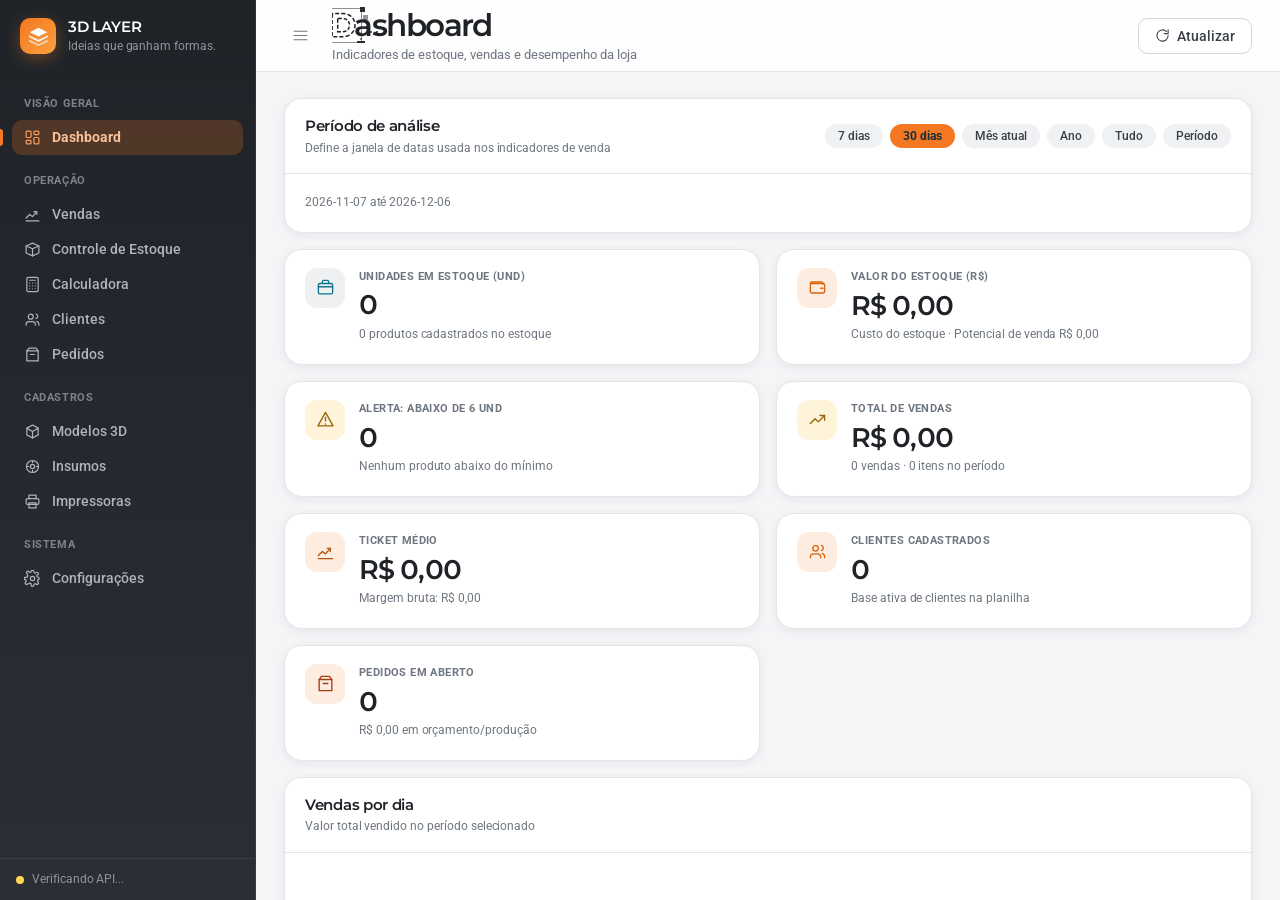
==== commit f8bf9da3: "Perf: navegação instantânea (preview de listas), guarda de aba oculta no Tech Text e campo numérico " ====
--- a/index.html
+++ b/index.html
@@ -10,7 +10,7 @@
       content="default-src 'self'; script-src 'self' 'sha256-BkKP2XO6WOEc3kXOiLr2ZoY83hamalKjPY9xBcbXVuw='; style-src 'self' 'unsafe-inline'; font-src 'self' data: https:; img-src 'self' data: blob: https: http:; connect-src 'self' https: http:; object-src 'none'; base-uri 'none'"
     />
     <title>3D LAYER</title>
-    <script type="module" crossorigin src="./assets/index.web-CW2tnjol.js"></script>
+    <script type="module" crossorigin src="./assets/index.web-vORg8x4D.js"></script>
     <link rel="stylesheet" crossorigin href="./assets/index-BB6rpzrd.css">
   </head>
   <body>
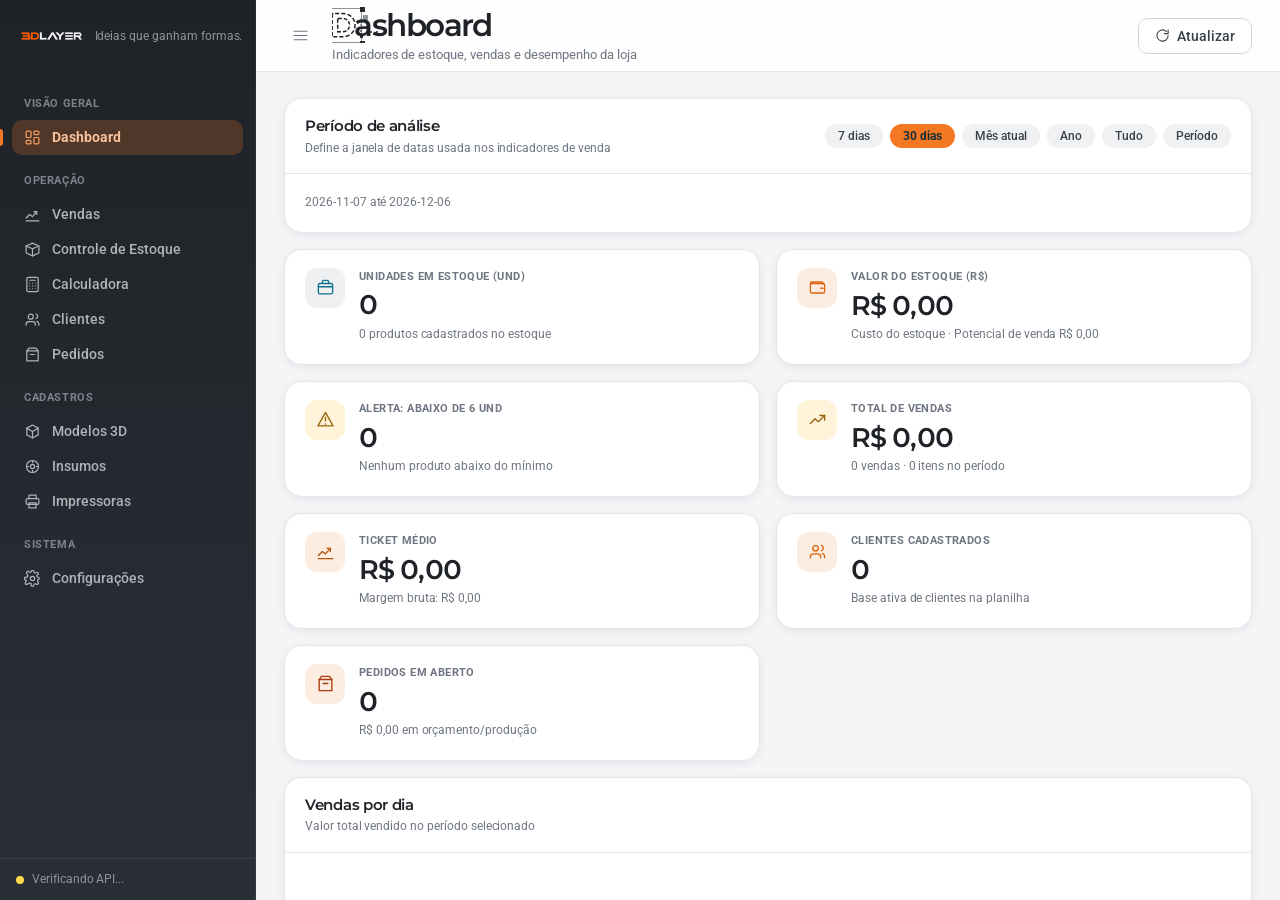
==== commit 584de9dd: "Nova logo, botão Salvar (PNG/PDF) e campo Tamanho da peça por item do pedido" ====
--- a/index.html
+++ b/index.html
@@ -10,8 +10,9 @@
       content="default-src 'self'; script-src 'self' 'sha256-BkKP2XO6WOEc3kXOiLr2ZoY83hamalKjPY9xBcbXVuw='; style-src 'self' 'unsafe-inline'; font-src 'self' data: https:; img-src 'self' data: blob: https: http:; connect-src 'self' https: http:; object-src 'none'; base-uri 'none'"
     />
     <title>3D LAYER</title>
-    <script type="module" crossorigin src="./assets/index.web-vORg8x4D.js"></script>
-    <link rel="stylesheet" crossorigin href="./assets/index-BB6rpzrd.css">
+    <link rel="icon" type="image/png" href="./icon.png" />
+    <script type="module" crossorigin src="./assets/index.web-Cxgfdv2M.js"></script>
+    <link rel="stylesheet" crossorigin href="./assets/index-Cnl-phXX.css">
   </head>
   <body>
     <div id="root"></div>
--- a/assets/index-Cnl-phXX.css
+++ b/assets/index-Cnl-phXX.css
@@ -0,0 +1 @@
+@font-face{font-family:Montserrat;font-style:normal;font-display:swap;font-weight:500;src:url(./montserrat-cyrillic-ext-500-normal-11xBT7e1.woff2) format("woff2"),url(./montserrat-cyrillic-ext-500-normal-DOzfAZ45.woff) format("woff");unicode-range:U+0460-052F,U+1C80-1C8A,U+20B4,U+2DE0-2DFF,U+A640-A69F,U+FE2E-FE2F}@font-face{font-family:Montserrat;font-style:normal;font-display:swap;font-weight:500;src:url(./montserrat-cyrillic-500-normal-T0SG181k.woff2) format("woff2"),url(./montserrat-cyrillic-500-normal-CyGtXmN9.woff) format("woff");unicode-range:U+0301,U+0400-045F,U+0490-0491,U+04B0-04B1,U+2116}@font-face{font-family:Montserrat;font-style:normal;font-display:swap;font-weight:500;src:url(./montserrat-vietnamese-500-normal-NT-t8RG1.woff2) format("woff2"),url(./montserrat-vietnamese-500-normal-DpeZlV_K.woff) format("woff");unicode-range:U+0102-0103,U+0110-0111,U+0128-0129,U+0168-0169,U+01A0-01A1,U+01AF-01B0,U+0300-0301,U+0303-0304,U+0308-0309,U+0323,U+0329,U+1EA0-1EF9,U+20AB}@font-face{font-family:Montserrat;font-style:normal;font-display:swap;font-weight:500;src:url(./montserrat-latin-ext-500-normal-BKtbrd6n.woff2) format("woff2"),url(./montserrat-latin-ext-500-normal-DWPqqZgs.woff) format("woff");unicode-range:U+0100-02BA,U+02BD-02C5,U+02C7-02CC,U+02CE-02D7,U+02DD-02FF,U+0304,U+0308,U+0329,U+1D00-1DBF,U+1E00-1E9F,U+1EF2-1EFF,U+2020,U+20A0-20AB,U+20AD-20C0,U+2113,U+2C60-2C7F,U+A720-A7FF}@font-face{font-family:Montserrat;font-style:normal;font-display:swap;font-weight:500;src:url(./montserrat-latin-500-normal-DRFEGfly.woff2) format("woff2"),url(./montserrat-latin-500-normal-Dok2oTci.woff) format("woff");unicode-range:U+0000-00FF,U+0131,U+0152-0153,U+02BB-02BC,U+02C6,U+02DA,U+02DC,U+0304,U+0308,U+0329,U+2000-206F,U+20AC,U+2122,U+2191,U+2193,U+2212,U+2215,U+FEFF,U+FFFD}@font-face{font-family:Montserrat;font-style:normal;font-display:swap;font-weight:600;src:url(./montserrat-cyrillic-ext-600-normal-BtBW-rpm.woff2) format("woff2"),url(./montserrat-cyrillic-ext-600-normal-wReYPmz2.woff) format("woff");unicode-range:U+0460-052F,U+1C80-1C8A,U+20B4,U+2DE0-2DFF,U+A640-A69F,U+FE2E-FE2F}@font-face{font-family:Montserrat;font-style:normal;font-display:swap;font-weight:600;src:url(./montserrat-cyrillic-600-normal-CQEPC0hM.woff2) format("woff2"),url(./montserrat-cyrillic-600-normal-DUglwBrH.woff) format("woff");unicode-range:U+0301,U+0400-045F,U+0490-0491,U+04B0-04B1,U+2116}@font-face{font-family:Montserrat;font-style:normal;font-display:swap;font-weight:600;src:url(./montserrat-vietnamese-600-normal-DKe6qT_E.woff2) format("woff2"),url(./montserrat-vietnamese-600-normal-SJ-HTWuM.woff) format("woff");unicode-range:U+0102-0103,U+0110-0111,U+0128-0129,U+0168-0169,U+01A0-01A1,U+01AF-01B0,U+0300-0301,U+0303-0304,U+0308-0309,U+0323,U+0329,U+1EA0-1EF9,U+20AB}@font-face{font-family:Montserrat;font-style:normal;font-display:swap;font-weight:600;src:url(./montserrat-latin-ext-600-normal-DSkTqI9L.woff2) format("woff2"),url(./montserrat-latin-ext-600-normal-CSDhkhgS.woff) format("woff");unicode-range:U+0100-02BA,U+02BD-02C5,U+02C7-02CC,U+02CE-02D7,U+02DD-02FF,U+0304,U+0308,U+0329,U+1D00-1DBF,U+1E00-1E9F,U+1EF2-1EFF,U+2020,U+20A0-20AB,U+20AD-20C0,U+2113,U+2C60-2C7F,U+A720-A7FF}@font-face{font-family:Montserrat;font-style:normal;font-display:swap;font-weight:600;src:url(./montserrat-latin-600-normal-UVxSCcoG.woff2) format("woff2"),url(./montserrat-latin-600-normal-CdhFl4lI.woff) format("woff");unicode-range:U+0000-00FF,U+0131,U+0152-0153,U+02BB-02BC,U+02C6,U+02DA,U+02DC,U+0304,U+0308,U+0329,U+2000-206F,U+20AC,U+2122,U+2191,U+2193,U+2212,U+2215,U+FEFF,U+FFFD}@font-face{font-family:Montserrat;font-style:normal;font-display:swap;font-weight:700;src:url(./montserrat-cyrillic-ext-700-normal-MyDreaeu.woff2) format("woff2"),url(./montserrat-cyrillic-ext-700-normal-D-Mk2xRJ.woff) format("woff");unicode-range:U+0460-052F,U+1C80-1C8A,U+20B4,U+2DE0-2DFF,U+A640-A69F,U+FE2E-FE2F}@font-face{font-family:Montserrat;font-style:normal;font-display:swap;font-weight:700;src:url(./montserrat-cyrillic-700-normal-D-Pqjtdp.woff2) format("woff2"),url(./montserrat-cyrillic-700-normal-BvLYcGP1.woff) format("woff");unicode-range:U+0301,U+0400-045F,U+0490-0491,U+04B0-04B1,U+2116}@font-face{font-family:Montserrat;font-style:normal;font-display:swap;font-weight:700;src:url(./montserrat-vietnamese-700-normal-C0x1De3p.woff2) format("woff2"),url(./montserrat-vietnamese-700-normal-DnwGT2D9.woff) format("woff");unicode-range:U+0102-0103,U+0110-0111,U+0128-0129,U+0168-0169,U+01A0-01A1,U+01AF-01B0,U+0300-0301,U+0303-0304,U+0308-0309,U+0323,U+0329,U+1EA0-1EF9,U+20AB}@font-face{font-family:Montserrat;font-style:normal;font-display:swap;font-weight:700;src:url(./montserrat-latin-ext-700-normal-BOP2Nhf0.woff2) format("woff2"),url(./montserrat-latin-ext-700-normal-DdDFr05Z.woff) format("woff");unicode-range:U+0100-02BA,U+02BD-02C5,U+02C7-02CC,U+02CE-02D7,U+02DD-02FF,U+0304,U+0308,U+0329,U+1D00-1DBF,U+1E00-1E9F,U+1EF2-1EFF,U+2020,U+20A0-20AB,U+20AD-20C0,U+2113,U+2C60-2C7F,U+A720-A7FF}@font-face{font-family:Montserrat;font-style:normal;font-display:swap;font-weight:700;src:url(./montserrat-latin-700-normal-BdjcYUrC.woff2) format("woff2"),url(./montserrat-latin-700-normal-BWkrl476.woff) format("woff");unicode-range:U+0000-00FF,U+0131,U+0152-0153,U+02BB-02BC,U+02C6,U+02DA,U+02DC,U+0304,U+0308,U+0329,U+2000-206F,U+20AC,U+2122,U+2191,U+2193,U+2212,U+2215,U+FEFF,U+FFFD}@font-face{font-family:Roboto;font-style:normal;font-display:swap;font-weight:400;src:url(./roboto-cyrillic-ext-400-normal-qHufge6k.woff2) format("woff2"),url(./roboto-cyrillic-ext-400-normal-DhDk0Xwi.woff) format("woff");unicode-range:U+0460-052F,U+1C80-1C8A,U+20B4,U+2DE0-2DFF,U+A640-A69F,U+FE2E-FE2F}@font-face{font-family:Roboto;font-style:normal;font-display:swap;font-weight:400;src:url(./roboto-cyrillic-400-normal-CBPI_iaY.woff2) format("woff2"),url(./roboto-cyrillic-400-normal-BepgbcUK.woff) format("woff");unicode-range:U+0301,U+0400-045F,U+0490-0491,U+04B0-04B1,U+2116}@font-face{font-family:Roboto;font-style:normal;font-display:swap;font-weight:400;src:url([data-uri]) format("woff2"),url([data-uri]) format("woff");unicode-range:U+1F00-1FFF}@font-face{font-family:Roboto;font-style:normal;font-display:swap;font-weight:400;src:url(./roboto-greek-400-normal-ai2Z1K3C.woff2) format("woff2"),url(./roboto-greek-400-normal-D904r64h.woff) format("woff");unicode-range:U+0370-0377,U+037A-037F,U+0384-038A,U+038C,U+038E-03A1,U+03A3-03FF}@font-face{font-family:Roboto;font-style:normal;font-display:swap;font-weight:400;src:url(./roboto-math-400-normal-BEFej5gc.woff2) format("woff2"),url(./roboto-math-400-normal-D6sS4O5l.woff) format("woff");unicode-range:U+0302-0303,U+0305,U+0307-0308,U+0310,U+0312,U+0315,U+031A,U+0326-0327,U+032C,U+032F-0330,U+0332-0333,U+0338,U+033A,U+0346,U+034D,U+0391-03A1,U+03A3-03A9,U+03B1-03C9,U+03D1,U+03D5-03D6,U+03F0-03F1,U+03F4-03F5,U+2016-2017,U+2034-2038,U+203C,U+2040,U+2043,U+2047,U+2050,U+2057,U+205F,U+2070-2071,U+2074-208E,U+2090-209C,U+20D0-20DC,U+20E1,U+20E5-20EF,U+2100-2112,U+2114-2115,U+2117-2121,U+2123-214F,U+2190,U+2192,U+2194-21AE,U+21B0-21E5,U+21F1-21F2,U+21F4-2211,U+2213-2214,U+2216-22FF,U+2308-230B,U+2310,U+2319,U+231C-2321,U+2336-237A,U+237C,U+2395,U+239B-23B7,U+23D0,U+23DC-23E1,U+2474-2475,U+25AF,U+25B3,U+25B7,U+25BD,U+25C1,U+25CA,U+25CC,U+25FB,U+266D-266F,U+27C0-27FF,U+2900-2AFF,U+2B0E-2B11,U+2B30-2B4C,U+2BFE,U+3030,U+FF5B,U+FF5D,U+1D400-1D7FF,U+1EE00-1EEFF}@font-face{font-family:Roboto;font-style:normal;font-display:swap;font-weight:400;src:url(./roboto-symbols-400-normal-CB1Ce4Gk.woff2) format("woff2"),url(./roboto-symbols-400-normal-C7tGlxgb.woff) format("woff");unicode-range:U+0001-000C,U+000E-001F,U+007F-009F,U+20DD-20E0,U+20E2-20E4,U+2150-218F,U+2190,U+2192,U+2194-2199,U+21AF,U+21E6-21F0,U+21F3,U+2218-2219,U+2299,U+22C4-22C6,U+2300-243F,U+2440-244A,U+2460-24FF,U+25A0-27BF,U+2800-28FF,U+2921-2922,U+2981,U+29BF,U+29EB,U+2B00-2BFF,U+4DC0-4DFF,U+FFF9-FFFB,U+10140-1018E,U+10190-1019C,U+101A0,U+101D0-101FD,U+102E0-102FB,U+10E60-10E7E,U+1D2C0-1D2D3,U+1D2E0-1D37F,U+1F000-1F0FF,U+1F100-1F1AD,U+1F1E6-1F1FF,U+1F30D-1F30F,U+1F315,U+1F31C,U+1F31E,U+1F320-1F32C,U+1F336,U+1F378,U+1F37D,U+1F382,U+1F393-1F39F,U+1F3A7-1F3A8,U+1F3AC-1F3AF,U+1F3C2,U+1F3C4-1F3C6,U+1F3CA-1F3CE,U+1F3D4-1F3E0,U+1F3ED,U+1F3F1-1F3F3,U+1F3F5-1F3F7,U+1F408,U+1F415,U+1F41F,U+1F426,U+1F43F,U+1F441-1F442,U+1F444,U+1F446-1F449,U+1F44C-1F44E,U+1F453,U+1F46A,U+1F47D,U+1F4A3,U+1F4B0,U+1F4B3,U+1F4B9,U+1F4BB,U+1F4BF,U+1F4C8-1F4CB,U+1F4D6,U+1F4DA,U+1F4DF,U+1F4E3-1F4E6,U+1F4EA-1F4ED,U+1F4F7,U+1F4F9-1F4FB,U+1F4FD-1F4FE,U+1F503,U+1F507-1F50B,U+1F50D,U+1F512-1F513,U+1F53E-1F54A,U+1F54F-1F5FA,U+1F610,U+1F650-1F67F,U+1F687,U+1F68D,U+1F691,U+1F694,U+1F698,U+1F6AD,U+1F6B2,U+1F6B9-1F6BA,U+1F6BC,U+1F6C6-1F6CF,U+1F6D3-1F6D7,U+1F6E0-1F6EA,U+1F6F0-1F6F3,U+1F6F7-1F6FC,U+1F700-1F7FF,U+1F800-1F80B,U+1F810-1F847,U+1F850-1F859,U+1F860-1F887,U+1F890-1F8AD,U+1F8B0-1F8BB,U+1F8C0-1F8C1,U+1F900-1F90B,U+1F93B,U+1F946,U+1F984,U+1F996,U+1F9E9,U+1FA00-1FA6F,U+1FA70-1FA7C,U+1FA80-1FA89,U+1FA8F-1FAC6,U+1FACE-1FADC,U+1FADF-1FAE9,U+1FAF0-1FAF8,U+1FB00-1FBFF}@font-face{font-family:Roboto;font-style:normal;font-display:swap;font-weight:400;src:url(./roboto-vietnamese-400-normal-D2PTxGxD.woff2) format("woff2"),url(./roboto-vietnamese-400-normal-Bf76hAzZ.woff) format("woff");unicode-range:U+0102-0103,U+0110-0111,U+0128-0129,U+0168-0169,U+01A0-01A1,U+01AF-01B0,U+0300-0301,U+0303-0304,U+0308-0309,U+0323,U+0329,U+1EA0-1EF9,U+20AB}@font-face{font-family:Roboto;font-style:normal;font-display:swap;font-weight:400;src:url(./roboto-latin-ext-400-normal-C3tdtHj3.woff2) format("woff2"),url(./roboto-latin-ext-400-normal-CIveymTr.woff) format("woff");unicode-range:U+0100-02BA,U+02BD-02C5,U+02C7-02CC,U+02CE-02D7,U+02DD-02FF,U+0304,U+0308,U+0329,U+1D00-1DBF,U+1E00-1E9F,U+1EF2-1EFF,U+2020,U+20A0-20AB,U+20AD-20C0,U+2113,U+2C60-2C7F,U+A720-A7FF}@font-face{font-family:Roboto;font-style:normal;font-display:swap;font-weight:400;src:url(./roboto-latin-400-normal-BqEyEoaF.woff2) format("woff2"),url(./roboto-latin-400-normal-D27F5sTu.woff) format("woff");unicode-range:U+0000-00FF,U+0131,U+0152-0153,U+02BB-02BC,U+02C6,U+02DA,U+02DC,U+0304,U+0308,U+0329,U+2000-206F,U+20AC,U+2122,U+2191,U+2193,U+2212,U+2215,U+FEFF,U+FFFD}@font-face{font-family:Roboto;font-style:normal;font-display:swap;font-weight:500;src:url(./roboto-cyrillic-ext-500-normal-BWC_xYeb.woff2) format("woff2"),url(./roboto-cyrillic-ext-500-normal-SCgicl0l.woff) format("woff");unicode-range:U+0460-052F,U+1C80-1C8A,U+20B4,U+2DE0-2DFF,U+A640-A69F,U+FE2E-FE2F}@font-face{font-family:Roboto;font-style:normal;font-display:swap;font-weight:500;src:url(./roboto-cyrillic-500-normal-CLao9AfR.woff2) format("woff2"),url(./roboto-cyrillic-500-normal-C8ZOEKN4.woff) format("woff");unicode-range:U+0301,U+0400-045F,U+0490-0491,U+04B0-04B1,U+2116}@font-face{font-family:Roboto;font-style:normal;font-display:swap;font-weight:500;src:url([data-uri]) format("woff2"),url([data-uri]) format("woff");unicode-range:U+1F00-1FFF}@font-face{font-family:Roboto;font-style:normal;font-display:swap;font-weight:500;src:url(./roboto-greek-500-normal-C9AnhcmC.woff2) format("woff2"),url(./roboto-greek-500-normal-XBIQOowA.woff) format("woff");unicode-range:U+0370-0377,U+037A-037F,U+0384-038A,U+038C,U+038E-03A1,U+03A3-03FF}@font-face{font-family:Roboto;font-style:normal;font-display:swap;font-weight:500;src:url(./roboto-math-500-normal-C4NU9gLX.woff2) format("woff2"),url(./roboto-math-500-normal-BNGXE_xU.woff) format("woff");unicode-range:U+0302-0303,U+0305,U+0307-0308,U+0310,U+0312,U+0315,U+031A,U+0326-0327,U+032C,U+032F-0330,U+0332-0333,U+0338,U+033A,U+0346,U+034D,U+0391-03A1,U+03A3-03A9,U+03B1-03C9,U+03D1,U+03D5-03D6,U+03F0-03F1,U+03F4-03F5,U+2016-2017,U+2034-2038,U+203C,U+2040,U+2043,U+2047,U+2050,U+2057,U+205F,U+2070-2071,U+2074-208E,U+2090-209C,U+20D0-20DC,U+20E1,U+20E5-20EF,U+2100-2112,U+2114-2115,U+2117-2121,U+2123-214F,U+2190,U+2192,U+2194-21AE,U+21B0-21E5,U+21F1-21F2,U+21F4-2211,U+2213-2214,U+2216-22FF,U+2308-230B,U+2310,U+2319,U+231C-2321,U+2336-237A,U+237C,U+2395,U+239B-23B7,U+23D0,U+23DC-23E1,U+2474-2475,U+25AF,U+25B3,U+25B7,U+25BD,U+25C1,U+25CA,U+25CC,U+25FB,U+266D-266F,U+27C0-27FF,U+2900-2AFF,U+2B0E-2B11,U+2B30-2B4C,U+2BFE,U+3030,U+FF5B,U+FF5D,U+1D400-1D7FF,U+1EE00-1EEFF}@font-face{font-family:Roboto;font-style:normal;font-display:swap;font-weight:500;src:url(./roboto-symbols-500-normal-B_CZKVJS.woff2) format("woff2"),url(./roboto-symbols-500-normal-DFnofPUt.woff) format("woff");unicode-range:U+0001-000C,U+000E-001F,U+007F-009F,U+20DD-20E0,U+20E2-20E4,U+2150-218F,U+2190,U+2192,U+2194-2199,U+21AF,U+21E6-21F0,U+21F3,U+2218-2219,U+2299,U+22C4-22C6,U+2300-243F,U+2440-244A,U+2460-24FF,U+25A0-27BF,U+2800-28FF,U+2921-2922,U+2981,U+29BF,U+29EB,U+2B00-2BFF,U+4DC0-4DFF,U+FFF9-FFFB,U+10140-1018E,U+10190-1019C,U+101A0,U+101D0-101FD,U+102E0-102FB,U+10E60-10E7E,U+1D2C0-1D2D3,U+1D2E0-1D37F,U+1F000-1F0FF,U+1F100-1F1AD,U+1F1E6-1F1FF,U+1F30D-1F30F,U+1F315,U+1F31C,U+1F31E,U+1F320-1F32C,U+1F336,U+1F378,U+1F37D,U+1F382,U+1F393-1F39F,U+1F3A7-1F3A8,U+1F3AC-1F3AF,U+1F3C2,U+1F3C4-1F3C6,U+1F3CA-1F3CE,U+1F3D4-1F3E0,U+1F3ED,U+1F3F1-1F3F3,U+1F3F5-1F3F7,U+1F408,U+1F415,U+1F41F,U+1F426,U+1F43F,U+1F441-1F442,U+1F444,U+1F446-1F449,U+1F44C-1F44E,U+1F453,U+1F46A,U+1F47D,U+1F4A3,U+1F4B0,U+1F4B3,U+1F4B9,U+1F4BB,U+1F4BF,U+1F4C8-1F4CB,U+1F4D6,U+1F4DA,U+1F4DF,U+1F4E3-1F4E6,U+1F4EA-1F4ED,U+1F4F7,U+1F4F9-1F4FB,U+1F4FD-1F4FE,U+1F503,U+1F507-1F50B,U+1F50D,U+1F512-1F513,U+1F53E-1F54A,U+1F54F-1F5FA,U+1F610,U+1F650-1F67F,U+1F687,U+1F68D,U+1F691,U+1F694,U+1F698,U+1F6AD,U+1F6B2,U+1F6B9-1F6BA,U+1F6BC,U+1F6C6-1F6CF,U+1F6D3-1F6D7,U+1F6E0-1F6EA,U+1F6F0-1F6F3,U+1F6F7-1F6FC,U+1F700-1F7FF,U+1F800-1F80B,U+1F810-1F847,U+1F850-1F859,U+1F860-1F887,U+1F890-1F8AD,U+1F8B0-1F8BB,U+1F8C0-1F8C1,U+1F900-1F90B,U+1F93B,U+1F946,U+1F984,U+1F996,U+1F9E9,U+1FA00-1FA6F,U+1FA70-1FA7C,U+1FA80-1FA89,U+1FA8F-1FAC6,U+1FACE-1FADC,U+1FADF-1FAE9,U+1FAF0-1FAF8,U+1FB00-1FBFF}@font-face{font-family:Roboto;font-style:normal;font-display:swap;font-weight:500;src:url(./roboto-vietnamese-500-normal-B3ncpOoB.woff2) format("woff2"),url(./roboto-vietnamese-500-normal-BgoYVz-9.woff) format("woff");unicode-range:U+0102-0103,U+0110-0111,U+0128-0129,U+0168-0169,U+01A0-01A1,U+01AF-01B0,U+0300-0301,U+0303-0304,U+0308-0309,U+0323,U+0329,U+1EA0-1EF9,U+20AB}@font-face{font-family:Roboto;font-style:normal;font-display:swap;font-weight:500;src:url(./roboto-latin-ext-500-normal-pMCM9Ixg.woff2) format("woff2"),url(./roboto-latin-ext-500-normal-C1cK9xmS.woff) format("woff");unicode-range:U+0100-02BA,U+02BD-02C5,U+02C7-02CC,U+02CE-02D7,U+02DD-02FF,U+0304,U+0308,U+0329,U+1D00-1DBF,U+1E00-1E9F,U+1EF2-1EFF,U+2020,U+20A0-20AB,U+20AD-20C0,U+2113,U+2C60-2C7F,U+A720-A7FF}@font-face{font-family:Roboto;font-style:normal;font-display:swap;font-weight:500;src:url(./roboto-latin-500-normal-7RbcRiD8.woff2) format("woff2"),url(./roboto-latin-500-normal-fsTFPL3E.woff) format("woff");unicode-range:U+0000-00FF,U+0131,U+0152-0153,U+02BB-02BC,U+02C6,U+02DA,U+02DC,U+0304,U+0308,U+0329,U+2000-206F,U+20AC,U+2122,U+2191,U+2193,U+2212,U+2215,U+FEFF,U+FFFD}@font-face{font-family:Roboto;font-style:normal;font-display:swap;font-weight:700;src:url(./roboto-cyrillic-ext-700-normal-DmFxo5wj.woff2) format("woff2"),url(./roboto-cyrillic-ext-700-normal-BWOtdzfy.woff) format("woff");unicode-range:U+0460-052F,U+1C80-1C8A,U+20B4,U+2DE0-2DFF,U+A640-A69F,U+FE2E-FE2F}@font-face{font-family:Roboto;font-style:normal;font-display:swap;font-weight:700;src:url(./roboto-cyrillic-700-normal-C2o7G-SM.woff2) format("woff2"),url(./roboto-cyrillic-700-normal-D8g9KsRf.woff) format("woff");unicode-range:U+0301,U+0400-045F,U+0490-0491,U+04B0-04B1,U+2116}@font-face{font-family:Roboto;font-style:normal;font-display:swap;font-weight:700;src:url([data-uri]) format("woff2"),url([data-uri]) format("woff");unicode-range:U+1F00-1FFF}@font-face{font-family:Roboto;font-style:normal;font-display:swap;font-weight:700;src:url(./roboto-greek-700-normal-0aHWxGLu.woff2) format("woff2"),url(./roboto-greek-700-normal-xQsEWSIA.woff) format("woff");unicode-range:U+0370-0377,U+037A-037F,U+0384-038A,U+038C,U+038E-03A1,U+03A3-03FF}@font-face{font-family:Roboto;font-style:normal;font-display:swap;font-weight:700;src:url(./roboto-math-700-normal-B8YqGHVc.woff2) format("woff2"),url(./roboto-math-700-normal-DbhUef31.woff) format("woff");unicode-range:U+0302-0303,U+0305,U+0307-0308,U+0310,U+0312,U+0315,U+031A,U+0326-0327,U+032C,U+032F-0330,U+0332-0333,U+0338,U+033A,U+0346,U+034D,U+0391-03A1,U+03A3-03A9,U+03B1-03C9,U+03D1,U+03D5-03D6,U+03F0-03F1,U+03F4-03F5,U+2016-2017,U+2034-2038,U+203C,U+2040,U+2043,U+2047,U+2050,U+2057,U+205F,U+2070-2071,U+2074-208E,U+2090-209C,U+20D0-20DC,U+20E1,U+20E5-20EF,U+2100-2112,U+2114-2115,U+2117-2121,U+2123-214F,U+2190,U+2192,U+2194-21AE,U+21B0-21E5,U+21F1-21F2,U+21F4-2211,U+2213-2214,U+2216-22FF,U+2308-230B,U+2310,U+2319,U+231C-2321,U+2336-237A,U+237C,U+2395,U+239B-23B7,U+23D0,U+23DC-23E1,U+2474-2475,U+25AF,U+25B3,U+25B7,U+25BD,U+25C1,U+25CA,U+25CC,U+25FB,U+266D-266F,U+27C0-27FF,U+2900-2AFF,U+2B0E-2B11,U+2B30-2B4C,U+2BFE,U+3030,U+FF5B,U+FF5D,U+1D400-1D7FF,U+1EE00-1EEFF}@font-face{font-family:Roboto;font-style:normal;font-display:swap;font-weight:700;src:url(./roboto-symbols-700-normal-BiFDindJ.woff2) format("woff2"),url(./roboto-symbols-700-normal-C59U6HqI.woff) format("woff");unicode-range:U+0001-000C,U+000E-001F,U+007F-009F,U+20DD-20E0,U+20E2-20E4,U+2150-218F,U+2190,U+2192,U+2194-2199,U+21AF,U+21E6-21F0,U+21F3,U+2218-2219,U+2299,U+22C4-22C6,U+2300-243F,U+2440-244A,U+2460-24FF,U+25A0-27BF,U+2800-28FF,U+2921-2922,U+2981,U+29BF,U+29EB,U+2B00-2BFF,U+4DC0-4DFF,U+FFF9-FFFB,U+10140-1018E,U+10190-1019C,U+101A0,U+101D0-101FD,U+102E0-102FB,U+10E60-10E7E,U+1D2C0-1D2D3,U+1D2E0-1D37F,U+1F000-1F0FF,U+1F100-1F1AD,U+1F1E6-1F1FF,U+1F30D-1F30F,U+1F315,U+1F31C,U+1F31E,U+1F320-1F32C,U+1F336,U+1F378,U+1F37D,U+1F382,U+1F393-1F39F,U+1F3A7-1F3A8,U+1F3AC-1F3AF,U+1F3C2,U+1F3C4-1F3C6,U+1F3CA-1F3CE,U+1F3D4-1F3E0,U+1F3ED,U+1F3F1-1F3F3,U+1F3F5-1F3F7,U+1F408,U+1F415,U+1F41F,U+1F426,U+1F43F,U+1F441-1F442,U+1F444,U+1F446-1F449,U+1F44C-1F44E,U+1F453,U+1F46A,U+1F47D,U+1F4A3,U+1F4B0,U+1F4B3,U+1F4B9,U+1F4BB,U+1F4BF,U+1F4C8-1F4CB,U+1F4D6,U+1F4DA,U+1F4DF,U+1F4E3-1F4E6,U+1F4EA-1F4ED,U+1F4F7,U+1F4F9-1F4FB,U+1F4FD-1F4FE,U+1F503,U+1F507-1F50B,U+1F50D,U+1F512-1F513,U+1F53E-1F54A,U+1F54F-1F5FA,U+1F610,U+1F650-1F67F,U+1F687,U+1F68D,U+1F691,U+1F694,U+1F698,U+1F6AD,U+1F6B2,U+1F6B9-1F6BA,U+1F6BC,U+1F6C6-1F6CF,U+1F6D3-1F6D7,U+1F6E0-1F6EA,U+1F6F0-1F6F3,U+1F6F7-1F6FC,U+1F700-1F7FF,U+1F800-1F80B,U+1F810-1F847,U+1F850-1F859,U+1F860-1F887,U+1F890-1F8AD,U+1F8B0-1F8BB,U+1F8C0-1F8C1,U+1F900-1F90B,U+1F93B,U+1F946,U+1F984,U+1F996,U+1F9E9,U+1FA00-1FA6F,U+1FA70-1FA7C,U+1FA80-1FA89,U+1FA8F-1FAC6,U+1FACE-1FADC,U+1FADF-1FAE9,U+1FAF0-1FAF8,U+1FB00-1FBFF}@font-face{font-family:Roboto;font-style:normal;font-display:swap;font-weight:700;src:url(./roboto-vietnamese-700-normal-BEVeWqJt.woff2) format("woff2"),url(./roboto-vietnamese-700-normal-kpkdMgbf.woff) format("woff");unicode-range:U+0102-0103,U+0110-0111,U+0128-0129,U+0168-0169,U+01A0-01A1,U+01AF-01B0,U+0300-0301,U+0303-0304,U+0308-0309,U+0323,U+0329,U+1EA0-1EF9,U+20AB}@font-face{font-family:Roboto;font-style:normal;font-display:swap;font-weight:700;src:url(./roboto-latin-ext-700-normal-DSBUz0N1.woff2) format("woff2"),url(./roboto-latin-ext-700-normal-BDePAh3g.woff) format("woff");unicode-range:U+0100-02BA,U+02BD-02C5,U+02C7-02CC,U+02CE-02D7,U+02DD-02FF,U+0304,U+0308,U+0329,U+1D00-1DBF,U+1E00-1E9F,U+1EF2-1EFF,U+2020,U+20A0-20AB,U+20AD-20C0,U+2113,U+2C60-2C7F,U+A720-A7FF}@font-face{font-family:Roboto;font-style:normal;font-display:swap;font-weight:700;src:url(./roboto-latin-700-normal-BZpUvMxY.woff2) format("woff2"),url(./roboto-latin-700-normal-YuyVweIx.woff) format("woff");unicode-range:U+0000-00FF,U+0131,U+0152-0153,U+02BB-02BC,U+02C6,U+02DA,U+02DC,U+0304,U+0308,U+0329,U+2000-206F,U+20AC,U+2122,U+2191,U+2193,U+2212,U+2215,U+FEFF,U+FFFD}:root{--bg-app: #f4f5f7;--surface: #ffffff;--surface-alt: #f7f8fa;--surface-raised: #ffffff;--border: #e3e5e9;--border-strong: #d0d3d9;--nav-bg: #1f2328;--nav-bg-soft: #2a2f36;--nav-text: #aeb4ba;--nav-text-active: #ffffff;--nav-hover: rgba(255, 255, 255, .07);--nav-active: rgba(244, 119, 33, .22);--brand-100: #fdece0;--brand-200: #fbdbc6;--brand-300: #f9c29b;--brand-400: #f79e60;--brand-500: #f47721;--brand-600: #d9660f;--brand-700: #b3550c;--brand-soft: #fdece0;--grad-brand: linear-gradient(135deg, #f47721 0%, #f9a03f 100%);--grad-splash: linear-gradient(135deg, #1f2328 0%, #2a2f36 55%, #f47721 100%);--grad-teal: linear-gradient(180deg, #f79e60 0%, #f9c29b 55%, #fdece0 100%);--yellow: #ffb020;--yellow-soft: #fff3d9;--yellow-ink: #96660a;--coral: #e2571e;--coral-soft: #fdece0;--coral-ink: #a83c0e;--navy: #1f2328;--navy-soft: #eef0f2;--text: #1f2328;--text-soft: #3a4048;--text-muted: #6e7681;--text-inverse: #ffffff;--ok: #1e8a81;--ok-soft: #e3f7f4;--warn: #a97a00;--warn-soft: #fff5d6;--danger: #c2401c;--danger-soft: #ffede7;--info: #0e7490;--info-soft: #cffafe;--neutral-soft: #f0f1f3;--font: "Roboto", -apple-system, BlinkMacSystemFont, "Segoe UI", system-ui, "Helvetica Neue", Arial, sans-serif;--font-title: "Montserrat", "Roboto", -apple-system, "Segoe UI", system-ui, Arial, sans-serif;--font-mono: "SF Mono", "Cascadia Mono", "Consolas", "SFMono-Regular", monospace;--r-sm: 8px;--r-md: 12px;--r-lg: 18px;--r-xl: 24px;--r-pill: 980px;--shadow-xs: 0 1px 2px rgba(31, 35, 40, .05);--shadow-sm: 0 2px 10px rgba(31, 35, 40, .07);--shadow-md: 0 10px 30px rgba(31, 35, 40, .11);--shadow-lg: 0 28px 70px rgba(31, 35, 40, .22);--nav-w: 256px;--topbar-h: 72px;--pg-dur: .25s;--pg-dist: 8px;--pg-blur: 3px;--pg-ease: cubic-bezier(.22, 1, .36, 1);--p9-dur: .6s;--p9-exit-dur: 155ms;--p9-enter-delay: 50ms;--p9-stagger: 40ms;--p9-distance: .52em;--p9-exit-distance: .52em;--p9-blur: max(.067em, .171em - 2.1px);--p9-lift: .125em;--p9-start-scale: .7;--p9-peak: 1.03;--p26-step-dur: .13s;--p26-spins: 0;--p26-cell: 1.2em;--p26-stagger: 90ms;--p26-ease: cubic-bezier(.35, -.02, .43, 1);--p26-side-scale: .7;--p26-side-offset: .52em;--p26-side-blur: max(.067em, .171em - 2.1px);--p26-side-opacity: .17;--p26-center-scale: .9;--p26-center-blur: .042em;--p26-antic-dur: .1s;--p26-antic-scale: .94;--p26-antic-lift: .125em;--p26-land-dur: .74s;--p26-land-peak: 1.03;--p4-dur: .3s;--p4-ease: cubic-bezier(.22, 1, .36, 1)}.tema-colorido{--bg-app: #f0f4ff;--surface: #ffffff;--surface-alt: #eef2ff;--surface-raised: #f5f7ff;--border: #d8dcf7;--border-strong: #c2c6e8;--nav-bg: #4338ca;--nav-bg-soft: #312e81;--nav-text: #c7d2fe;--nav-text-active: #ffffff;--nav-hover: rgba(255, 255, 255, .1);--nav-active: rgba(255, 255, 255, .15);--brand-100: #fce7f3;--brand-200: #fbcfe8;--brand-300: #f9a8d4;--brand-400: #f472b6;--brand-500: #ec4899;--brand-600: #db2777;--brand-700: #be185d;--brand-soft: #fdf2f8;--grad-brand: linear-gradient(135deg, #ec4899 0%, #8b5cf6 100%);--grad-splash: linear-gradient(135deg, #ec4899 0%, #8b5cf6 45%, #06b6d4 100%);--grad-teal: linear-gradient(180deg, #fbcfe8 0%, #f9a8d4 55%, #fce7f3 100%);--yellow: #fbbf24;--yellow-soft: #fef3c7;--yellow-ink: #713f12;--coral: #f472b6;--coral-soft: #fdf2f8;--coral-ink: #9d174d;--navy: #4338ca;--navy-soft: #ede9fe;--text: #1e1b4b;--text-soft: #4338ca;--text-muted: #6366f1;--text-inverse: #ffffff;--ok: #10b981;--ok-soft: #d1fae5;--warn: #f59e0b;--warn-soft: #fef3c7;--danger: #ef4444;--danger-soft: #fee2e2;--info: #06b6d4;--info-soft: #cffafe;--neutral-soft: #ede9fe;--shadow-xs: 0 1px 2px rgba(67, 56, 202, .05);--shadow-sm: 0 2px 10px rgba(67, 56, 202, .08);--shadow-md: 0 10px 30px rgba(67, 56, 202, .12);--shadow-lg: 0 28px 70px rgba(67, 56, 202, .18)}.tema-natureza{--bg-app: #f0f7f4;--surface: #ffffff;--surface-alt: #e8f2ee;--surface-raised: #f0f7f4;--border: #d4e5e0;--border-strong: #bcd4cf;--nav-bg: #0e1a16;--nav-bg-soft: #1e2f2b;--nav-text: #a8c9bf;--nav-text-active: #ffffff;--nav-hover: rgba(255, 255, 255, .08);--nav-active: rgba(30, 111, 99, .2);--brand-100: #e8f2ee;--brand-200: #c9e3dc;--brand-300: #aad4cb;--brand-400: #8bc5b8;--brand-500: #1e6f63;--brand-600: #155a4f;--brand-700: #0e443b;--brand-soft: #f0f7f4;--grad-brand: linear-gradient(135deg, #1e6f63 0%, #6fe3cf 100%);--grad-splash: linear-gradient(135deg, #1e6f63 0%, #6fe3cf 45%, #f3b33d 100%);--grad-teal: linear-gradient(180deg, #e8f2ee 0%, #c9e3dc 55%, #e8f2ee 100%);--yellow: #f3b33d;--yellow-soft: #fdeeca;--yellow-ink: #8a6e1c;--coral: #6fe3cf;--coral-soft: #e3f9f4;--coral-ink: #3aa58d;--navy: #0e1a16;--navy-soft: #f0f7f4;--text: #0e1a16;--text-soft: #1e6f63;--text-muted: #3d7a6f;--text-inverse: #ffffff;--ok: #1e6f63;--ok-soft: #d1eadf;--warn: #f3b33d;--warn-soft: #fdeeca;--danger: #ef4444;--danger-soft: #fee2e2;--info: #6fe3cf;--info-soft: #e3f9f4;--neutral-soft: #e8f2ee;--shadow-xs: 0 1px 2px rgba(14, 26, 22, .05);--shadow-sm: 0 2px 10px rgba(14, 26, 22, .08);--shadow-md: 0 10px 30px rgba(14, 26, 22, .12);--shadow-lg: 0 28px 70px rgba(14, 26, 22, .18)}*{box-sizing:border-box}html,body,#root{height:100%;margin:0}body{font-family:var(--font);font-size:14px;line-height:1.45;color:var(--text);background:var(--bg-app);-webkit-font-smoothing:antialiased;-moz-osx-font-smoothing:grayscale;overflow:hidden;letter-spacing:-.003em}h1,h2,h3,.nav-brand-text strong,.kpi-value,.topbar h1{font-family:var(--font-title)}button,input,select,textarea{font-family:inherit;font-size:inherit;color:inherit}::-webkit-scrollbar{width:10px;height:10px}::-webkit-scrollbar-track{background:transparent}::-webkit-scrollbar-thumb{background:#c9ced5;border-radius:var(--r-pill);border:3px solid transparent;background-clip:content-box}::-webkit-scrollbar-thumb:hover{background:#aeb4ba;background-clip:content-box}.app{display:grid;grid-template-columns:var(--nav-w) 1fr;height:100vh;height:100dvh}.app.collapsed{--nav-w: 76px}.nav{background:var(--nav-bg);background-image:linear-gradient(180deg,#1f2328,#2a2f36);color:var(--nav-text);display:flex;flex-direction:column;min-width:0;border-right:1px solid rgba(255,255,255,.06)}.nav-brand{display:flex;align-items:center;gap:12px;height:var(--topbar-h);padding:0 20px;flex:0 0 auto}.nav-logo{flex:0 0 auto;display:flex;align-items:center;background:none;border-radius:0;box-shadow:none}.nav-logo img{display:block;height:20px;width:auto}.nav-brand-text{min-width:0}.nav-brand-text strong{display:block;color:#fff;font-size:14.5px;font-weight:600;letter-spacing:-.2px;white-space:nowrap}.nav-brand-text span{display:block;font-size:11.5px;color:#8f959b;white-space:nowrap}.nav-scroll{flex:1 1 auto;overflow-y:auto;overflow-x:hidden;padding:6px 12px 20px}.nav-group-title{font-size:11px;letter-spacing:.6px;text-transform:uppercase;color:#7d838a;padding:18px 12px 8px;font-weight:600}.nav-item{display:flex;align-items:center;gap:11px;width:100%;padding:9px 12px;border:0;border-radius:10px;background:transparent;color:var(--nav-text);font-size:13.5px;font-weight:500;cursor:pointer;text-align:left;position:relative;transition:background .16s ease,color .16s ease;white-space:nowrap}.nav-item:hover{background:var(--nav-hover);color:#fff}.nav-item.active{background:var(--nav-active);color:var(--brand-300);font-weight:600}.nav-item.active svg{color:var(--brand-400)}.nav-item.active:before{content:"";position:absolute;left:-12px;top:9px;bottom:9px;width:3px;border-radius:0 3px 3px 0;background:var(--brand-500)}.nav-item .nav-badge{margin-left:auto;background:#f4772138;color:#f9c29b;border-radius:var(--r-pill);font-size:10.5px;font-weight:700;padding:1px 7px}.nav-foot{flex:0 0 auto;border-top:1px solid rgba(255,255,255,.08);padding:12px 16px}.nav-status{display:flex;align-items:center;gap:8px;font-size:11.5px;color:#8f959b}.nav-status .dot{width:8px;height:8px;border-radius:50%;background:#7d838a;flex:0 0 auto}.nav-status.online .dot{background:#10b981;box-shadow:0 0 0 3px #10b98140}.nav-status.offline .dot{background:#ef4444;box-shadow:0 0 0 3px #ef444440}.nav-status.checking .dot{background:#ffd84d;animation:pulse 1.1s infinite}@keyframes pulse{0%,to{opacity:1}50%{opacity:.35}}.app.collapsed .nav-brand-text,.app.collapsed .nav-item span:not(.nav-badge),.app.collapsed .nav-group-title,.app.collapsed .nav-status span,.app.collapsed .nav-foot .nav-status-text{display:none}.app.collapsed .nav-item{justify-content:center;padding:10px 0}.app.collapsed .nav-brand{justify-content:center;padding:0}.main{display:flex;flex-direction:column;min-width:0;min-height:0;background:var(--bg-app)}.topbar{height:var(--topbar-h);flex:0 0 auto;background:#ffffffdb;-webkit-backdrop-filter:saturate(180%) blur(18px);backdrop-filter:saturate(180%) blur(18px);border-bottom:1px solid var(--border);display:flex;align-items:center;gap:16px;padding:0 28px;z-index:5}.topbar-titles{min-width:0}.topbar h1{margin:0;font-size:21px;font-weight:600;letter-spacing:-.5px;white-space:nowrap;overflow:hidden;text-overflow:ellipsis}.topbar p{margin:3px 0 0;font-size:12.5px;color:var(--text-muted);white-space:nowrap;overflow:hidden;text-overflow:ellipsis}.topbar-actions{margin-left:auto;display:flex;align-items:center;gap:10px;flex:0 0 auto}.content{flex:1 1 auto;overflow-y:auto;overflow-x:hidden;padding:26px 28px 44px;min-height:0}.content-inner{position:relative;max-width:1560px;margin:0 auto}.content-inner.transicionando .pagina-sai{position:absolute;inset:0 auto auto 0;width:100%;pointer-events:none;z-index:0}.content-inner.transicionando .pagina-entra{position:relative;z-index:1}.pagina-entra{animation:pagina-entra var(--pg-dur) var(--pg-ease) both}.pagina-sai{animation:pagina-sai var(--pg-dur) var(--pg-ease) both}.content-inner.transicionando .pagina-entra,.content-inner.transicionando .pagina-sai{will-change:opacity,transform,filter}.content-inner.dir-fwd .pagina-entra{--pg-from: var(--pg-dist)}.content-inner.dir-fwd .pagina-sai{--pg-to: calc(var(--pg-dist) * -1)}.content-inner.dir-back .pagina-entra{--pg-from: calc(var(--pg-dist) * -1)}.content-inner.dir-back .pagina-sai{--pg-to: var(--pg-dist)}@keyframes pagina-entra{0%{opacity:0;transform:translate(var(--pg-from, var(--pg-dist)));filter:blur(var(--pg-blur))}to{opacity:1;transform:translate(0);filter:blur(0)}}@keyframes pagina-sai{0%{opacity:1;transform:translate(0);filter:blur(0)}to{opacity:0;transform:translate(var(--pg-to, calc(var(--pg-dist) * -1)));filter:blur(var(--pg-blur))}}@media(prefers-reduced-motion:reduce){.pagina-entra,.pagina-sai{animation:none}}.grid{display:grid;gap:16px}.grid.cols-4{grid-template-columns:repeat(4,minmax(0,1fr))}.grid.cols-3{grid-template-columns:repeat(3,minmax(0,1fr))}.grid.cols-2{grid-template-columns:repeat(2,minmax(0,1fr))}.grid.kpi-grid{grid-template-columns:repeat(auto-fit,minmax(240px,1fr))}.grid.kpi-grid.kpi-3{grid-template-columns:repeat(3,minmax(0,1fr))}.grid.kpi-grid.kpi-4{grid-template-columns:repeat(4,minmax(0,1fr))}.grid.split-2-1{grid-template-columns:minmax(0,2fr) minmax(0,1fr)}.grid.split-1-2{grid-template-columns:minmax(0,1fr) minmax(0,2fr)}.stack{display:flex;flex-direction:column;gap:16px}.row{display:flex;align-items:center;gap:10px;flex-wrap:wrap}.row.end{justify-content:flex-end}.row.between{justify-content:space-between}.row.grow{flex:1 1 auto}@media(max-width:1280px){.grid.cols-4{grid-template-columns:repeat(2,minmax(0,1fr))}.grid.split-2-1,.grid.split-1-2,.grid.cols-3{grid-template-columns:minmax(0,1fr)}.grid.kpi-grid.kpi-3,.grid.kpi-grid.kpi-4{grid-template-columns:repeat(2,minmax(0,1fr))}}.card{background:var(--surface);border:1px solid var(--border);border-radius:var(--r-lg);box-shadow:var(--shadow-sm);overflow:hidden}.card-head{display:flex;align-items:center;gap:12px;padding:16px 20px;border-bottom:1px solid var(--border);background:var(--surface)}.card-head h2{margin:0;font-size:15px;font-weight:600;letter-spacing:-.3px}.card-head p{margin:3px 0 0;font-size:12px;color:var(--text-muted)}.card-head .spacer{margin-left:auto}.card-body{padding:20px}.card-body.tight{padding:0}.card-foot{padding:12px 20px;border-top:1px solid var(--border);background:var(--surface-alt);display:flex;align-items:center;gap:10px}.kpi{background:var(--surface);border:1px solid var(--border);border-radius:var(--r-lg);padding:18px 20px;box-shadow:var(--shadow-sm);display:flex;gap:14px;align-items:flex-start;min-width:0;width:100%;height:116px;overflow:hidden;cursor:pointer;transition:width var(--p4-dur) var(--p4-ease),height var(--p4-dur) var(--p4-ease),box-shadow .18s ease,transform .18s ease}.kpi:hover{box-shadow:var(--shadow-md);transform:translateY(-1px)}.kpi.is-small{width:78%;height:132px}.kpi-icon{width:40px;height:40px;flex:0 0 auto;border-radius:12px;display:grid;place-items:center;background:var(--brand-soft);color:var(--brand-600)}.kpi-icon.green{background:var(--yellow-soft);color:var(--yellow-ink)}.kpi-icon.amber{background:var(--coral-soft);color:var(--coral-ink)}.kpi-icon.red{background:#ffe3da;color:#d1431f}.kpi-icon.cyan{background:var(--navy-soft);color:var(--info)}.kpi-icon.violet{background:var(--brand-100);color:var(--brand-700)}.kpi-body{min-width:0}.kpi-label{font-size:11px;font-weight:600;letter-spacing:.4px;text-transform:uppercase;color:var(--text-muted);margin:2px 0 6px;line-height:1.3;-webkit-hyphens:auto;hyphens:auto;display:-webkit-box;-webkit-line-clamp:1;-webkit-box-orient:vertical;overflow:hidden}.kpi-value{font-size:27px;font-weight:600;letter-spacing:-.9px;color:var(--text);line-height:1.15;white-space:nowrap;overflow:hidden;text-overflow:ellipsis}.kpi-value.com-giro{display:flex;align-items:center;height:1.15em;overflow:visible}.kpi-hint{margin-top:5px;font-size:12px;color:var(--text-muted);overflow:hidden;text-overflow:ellipsis;white-space:nowrap}.kpi.is-small .kpi-hint{white-space:normal;text-overflow:clip;display:-webkit-box;-webkit-box-orient:vertical;-webkit-line-clamp:2;overflow:hidden}.vapor-texto{display:inline-block;white-space:pre;--vapor-cor: #b19eef}.vapor-char{display:inline-block;will-change:transform,opacity,filter;animation:vapor-entra .85s cubic-bezier(.22,.9,.3,1) both;animation-delay:calc(var(--i, 0) * 45ms)}.vapor-loop .vapor-char{animation:vapor-ciclo 8s cubic-bezier(.4,0,.4,1) infinite;animation-delay:calc(var(--i, 0) * 55ms)}@keyframes vapor-entra{0%{opacity:0;color:var(--vapor-cor);filter:blur(7px);transform:translateY(10px) scale(1.12)}55%{opacity:1;color:var(--vapor-cor);filter:blur(2px);transform:translateY(1px) scale(1.01)}to{opacity:1;color:inherit;filter:blur(0);transform:none}}@keyframes vapor-ciclo{0%{opacity:0;color:var(--vapor-cor);filter:blur(6px);transform:translateY(7px)}16%{opacity:1;color:inherit;filter:blur(0);transform:none}74%{opacity:1;color:inherit;filter:blur(0);transform:none}to{opacity:0;color:var(--vapor-cor);filter:blur(6px);transform:translateY(-8px)}}@media(prefers-reduced-motion:reduce){.vapor-char{animation:none!important;opacity:1!important;filter:none!important;transform:none!important;color:inherit!important}}.tech-text{position:relative;width:100%;height:100%;touch-action:pan-y;-webkit-user-select:none;user-select:none}.tech-text-canvas{display:block;width:100%;height:100%}.topbar h1 .tech-text{height:36px}.p9-number{font-variant-numeric:tabular-nums}.p9-slot{position:relative;display:inline-block}.p9-old{position:absolute;inset:0;text-align:center;pointer-events:none}.p9-char{display:inline-block;will-change:transform,opacity,filter}.p9-number.is-animating .p9-char{animation:p9-pop-in var(--p9-dur) linear both;animation-delay:calc(var(--p9-stagger) * var(--digit-i, 0) + var(--p9-enter-delay))}.p9-number.is-animating .p9-old{animation:p9-pop-out var(--p9-exit-dur) linear both;animation-delay:calc(var(--p9-stagger) * var(--digit-i, 0))}.p9-number.is-animating [data-stagger="1"]{--digit-i: 1}.p9-number.is-animating [data-stagger="2"]{--digit-i: 2}.p9-number.is-animating .p9-char[data-same]{animation:none}@keyframes p9-pop-in{0%{transform:translateY(calc(var(--p9-distance) * 1 + var(--p9-lift) * 0)) scale(var(--p9-start-scale));opacity:0;filter:blur(calc(var(--p9-blur) * 1))}5%{transform:translateY(calc(var(--p9-distance) * .941 + var(--p9-lift) * .216)) scale(var(--p9-start-scale));opacity:.059;filter:blur(calc(var(--p9-blur) * 1))}10%{transform:translateY(calc(var(--p9-distance) * .755 + var(--p9-lift) * .648)) scale(var(--p9-start-scale));opacity:.245;filter:blur(calc(var(--p9-blur) * 1))}15%{transform:translateY(calc(var(--p9-distance) * .475 + var(--p9-lift) * .972)) scale(var(--p9-start-scale));opacity:.525;filter:blur(calc(var(--p9-blur) * 1))}20%{transform:translateY(calc(var(--p9-distance) * .206 + var(--p9-lift) * .792)) scale(calc(1 + (var(--p9-start-scale) - 1) * .792));opacity:.794;filter:blur(calc(var(--p9-blur) * .9))}25%{transform:translateY(calc(var(--p9-distance) * .041 + var(--p9-lift) * .392)) scale(calc(1 + (var(--p9-start-scale) - 1) * .392));opacity:.959;filter:blur(calc(var(--p9-blur) * .75))}30%{transform:translateY(calc(var(--p9-distance) * 0 + var(--p9-lift) * .033)) scale(calc(1 + (var(--p9-start-scale) - 1) * .033));opacity:1;filter:blur(calc(var(--p9-blur) * .6))}35%{transform:translateY(calc(var(--p9-distance) * 0 + var(--p9-lift) * -.194)) scale(calc(1 + (var(--p9-peak) - 1) * .711));opacity:1;filter:blur(calc(var(--p9-blur) * .45))}40%{transform:translateY(calc(var(--p9-distance) * 0 + var(--p9-lift) * -.272)) scale(calc(1 + (var(--p9-peak) - 1) * .997));opacity:1;filter:blur(calc(var(--p9-blur) * .3))}45%{transform:translateY(calc(var(--p9-distance) * 0 + var(--p9-lift) * -.238)) scale(calc(1 + (var(--p9-peak) - 1) * .87));opacity:1;filter:blur(calc(var(--p9-blur) * .15))}50%{transform:translateY(calc(var(--p9-distance) * 0 + var(--p9-lift) * -.146)) scale(calc(1 + (var(--p9-peak) - 1) * .535));opacity:1;filter:blur(calc(var(--p9-blur) * 0))}55%{transform:translateY(calc(var(--p9-distance) * 0 + var(--p9-lift) * -.05)) scale(calc(1 + (var(--p9-peak) - 1) * .183));opacity:1;filter:blur(calc(var(--p9-blur) * 0))}60%{transform:translateY(calc(var(--p9-distance) * 0 + var(--p9-lift) * .019)) scale(calc(1 + (var(--p9-peak) - 1) * -.069));opacity:1;filter:blur(calc(var(--p9-blur) * 0))}65%{transform:translateY(calc(var(--p9-distance) * 0 + var(--p9-lift) * .05)) scale(calc(1 + (var(--p9-peak) - 1) * -.185));opacity:1;filter:blur(calc(var(--p9-blur) * 0))}70%{transform:translateY(calc(var(--p9-distance) * 0 + var(--p9-lift) * .051)) scale(calc(1 + (var(--p9-peak) - 1) * -.187));opacity:1;filter:blur(calc(var(--p9-blur) * 0))}75%{transform:translateY(calc(var(--p9-distance) * 0 + var(--p9-lift) * .035)) scale(calc(1 + (var(--p9-peak) - 1) * -.128));opacity:1;filter:blur(calc(var(--p9-blur) * 0))}80%{transform:translateY(calc(var(--p9-distance) * 0 + var(--p9-lift) * .016)) scale(calc(1 + (var(--p9-peak) - 1) * -.057));opacity:1;filter:blur(calc(var(--p9-blur) * 0))}85%{transform:translateY(calc(var(--p9-distance) * 0 + var(--p9-lift) * .002)) scale(calc(1 + (var(--p9-peak) - 1) * -.007));opacity:1;filter:blur(calc(var(--p9-blur) * 0))}90%{transform:translateY(calc(var(--p9-distance) * 0 + var(--p9-lift) * -.004)) scale(calc(1 + (var(--p9-peak) - 1) * .013));opacity:1;filter:blur(calc(var(--p9-blur) * 0))}95%{transform:translateY(calc(var(--p9-distance) * 0 + var(--p9-lift) * -.003)) scale(calc(1 + (var(--p9-peak) - 1) * .011));opacity:1;filter:blur(calc(var(--p9-blur) * 0))}to{transform:translateY(calc(var(--p9-distance) * 0 + var(--p9-lift) * 0)) scale(1);opacity:1;filter:blur(calc(var(--p9-blur) * 0))}}@keyframes p9-pop-out{0%{transform:translateY(calc(var(--p9-exit-distance) * 0)) scale(calc(1 + (var(--p9-start-scale) - 1) * 0));opacity:1;filter:blur(calc(var(--p9-blur) * 0))}10%{transform:translateY(calc(var(--p9-exit-distance) * -.009)) scale(calc(1 + (var(--p9-start-scale) - 1) * .009));opacity:1;filter:blur(calc(var(--p9-blur) * .009))}20%{transform:translateY(calc(var(--p9-exit-distance) * -.042)) scale(calc(1 + (var(--p9-start-scale) - 1) * .042));opacity:1;filter:blur(calc(var(--p9-blur) * .042))}30%{transform:translateY(calc(var(--p9-exit-distance) * -.112)) scale(calc(1 + (var(--p9-start-scale) - 1) * .112));opacity:1;filter:blur(calc(var(--p9-blur) * .112))}40%{transform:translateY(calc(var(--p9-exit-distance) * -.252)) scale(calc(1 + (var(--p9-start-scale) - 1) * .252));opacity:1;filter:blur(calc(var(--p9-blur) * .252))}50%{transform:translateY(calc(var(--p9-exit-distance) * -.5)) scale(calc(1 + (var(--p9-start-scale) - 1) * .5));opacity:.833;filter:blur(calc(var(--p9-blur) * .5))}60%{transform:translateY(calc(var(--p9-exit-distance) * -.748)) scale(calc(1 + (var(--p9-start-scale) - 1) * .748));opacity:.42;filter:blur(calc(var(--p9-blur) * .748))}70%{transform:translateY(calc(var(--p9-exit-distance) * -.888)) scale(calc(1 + (var(--p9-start-scale) - 1) * .888));opacity:.187;filter:blur(calc(var(--p9-blur) * .888))}80%{transform:translateY(calc(var(--p9-exit-distance) * -.958)) scale(calc(1 + (var(--p9-start-scale) - 1) * .958));opacity:.069;filter:blur(calc(var(--p9-blur) * .958))}90%{transform:translateY(calc(var(--p9-exit-distance) * -.991)) scale(calc(1 + (var(--p9-start-scale) - 1) * .991));opacity:.015;filter:blur(calc(var(--p9-blur) * .991))}to{transform:translateY(calc(var(--p9-exit-distance) * -1)) scale(calc(1 + (var(--p9-start-scale) - 1) * 1));opacity:0;filter:blur(calc(var(--p9-blur) * 1))}}.p26-value{display:inline-flex;align-items:center;height:var(--p26-cell);line-height:var(--p26-cell);font-variant-numeric:tabular-nums}.p26-col{position:relative;display:inline-block;height:var(--p26-cell)}.p26-sizer{visibility:hidden}.p26-digit{position:absolute;inset:0;display:flex;align-items:center;justify-content:center;will-change:transform,filter,opacity}.p26-sep{display:flex;align-items:center;height:var(--p26-cell)}@media(prefers-reduced-motion:reduce){.kpi{transition:box-shadow .18s ease,transform .18s ease}.p9-number .p9-char{animation:none!important}.p9-number .p9-old{display:none}}.btn{display:inline-flex;align-items:center;justify-content:center;gap:7px;height:36px;padding:0 16px;border-radius:10px;border:1px solid var(--border-strong);background:var(--surface);color:var(--text-soft);font-size:13.5px;font-weight:500;cursor:pointer;white-space:nowrap;transition:background .16s ease,border-color .16s ease,color .16s ease,box-shadow .16s ease,transform .16s ease}.btn:hover:not(:disabled){background:var(--surface-alt);border-color:#c3c8ce;color:var(--text)}.btn:active:not(:disabled){transform:scale(.985)}.btn:disabled{opacity:.5;cursor:not-allowed}.btn.primary{background:var(--grad-brand);border-color:transparent;color:#16303a;font-weight:600;box-shadow:0 3px 10px #2ec4b652}.btn.primary:hover:not(:disabled){filter:brightness(1.06);color:#16303a;box-shadow:0 5px 16px #2ec4b666}.btn.danger{background:var(--danger);border-color:transparent;color:#fff}.btn.danger:hover:not(:disabled){filter:brightness(1.05);color:#fff}.btn.ghost{background:transparent;border-color:transparent;color:var(--text-soft)}.btn.ghost:hover:not(:disabled){background:var(--neutral-soft);color:var(--text)}.btn.sm{height:30px;padding:0 12px;font-size:12.5px;border-radius:8px}.btn.icon{width:32px;height:32px;padding:0;border-radius:9px;color:var(--text-muted);border-color:transparent;background:transparent}.btn.icon:hover:not(:disabled){color:var(--brand-600);background:var(--brand-soft);border-color:transparent}.btn.icon.danger:hover:not(:disabled){color:var(--danger);background:var(--danger-soft);border-color:transparent}.btn.block{width:100%}.field{display:flex;flex-direction:column;gap:6px;min-width:0}.field>label{font-size:12px;font-weight:500;color:var(--text-soft);display:flex;align-items:center;gap:4px}.field .req{color:var(--danger)}.input,.select,.textarea{height:38px;padding:0 12px;border:1px solid var(--border-strong);border-radius:10px;background:var(--surface);outline:none;transition:border-color .16s ease,box-shadow .16s ease,background .16s ease;width:100%;min-width:0;font-size:13.5px}.textarea{height:auto;min-height:80px;padding:10px 12px;resize:vertical;line-height:1.5}.select{appearance:none;background-image:url("data:image/svg+xml;charset=utf-8,%3Csvg xmlns='http://www.w3.org/2000/svg' width='12' height='12' viewBox='0 0 12 12'%3E%3Cpath fill='%2386868b' d='M6 8.5 2.2 4.7l.9-.9L6 6.7l2.9-2.9.9.9z'/%3E%3C/svg%3E");background-repeat:no-repeat;background-position:right 11px center;padding-right:30px}.input:focus,.select:focus,.textarea:focus{border-color:var(--brand-500);box-shadow:0 0 0 4px #2ec4b62e}.input:disabled,.select:disabled{background:var(--surface-alt);color:var(--text-muted);cursor:not-allowed}.input.invalid,.select.invalid{border-color:var(--danger)}.field-error{font-size:11.5px;color:var(--danger)}.field-hint{font-size:11.5px;color:var(--text-muted);line-height:1.45}.form-grid{display:grid;grid-template-columns:repeat(2,minmax(0,1fr));gap:15px}.form-grid .full{grid-column:1 / -1}.search-box{position:relative;display:flex;align-items:center;min-width:190px}.search-box .icon{position:absolute;left:11px;color:var(--text-muted);pointer-events:none}.search-box .input{padding-left:34px}.toolbar{display:flex;align-items:flex-end;gap:12px;flex-wrap:wrap;padding:16px 20px;border-bottom:1px solid var(--border);background:var(--surface)}.toolbar .field{min-width:150px}.toolbar .field.grow{flex:1 1 240px}.toolbar .field>label{font-size:11px;text-transform:uppercase;letter-spacing:.4px;color:var(--text-muted);font-weight:600}.table-wrap{overflow:auto;max-height:calc(100vh - 320px)}table.data{width:100%;border-collapse:separate;border-spacing:0;font-size:13.5px}table.data th{position:sticky;top:0;z-index:2;text-align:left;font-size:11px;letter-spacing:.5px;text-transform:uppercase;color:var(--text-muted);font-weight:600;background:var(--surface-alt);padding:12px 8px;border-bottom:1px solid var(--border);white-space:nowrap}table.data th.sortable{cursor:pointer;-webkit-user-select:none;user-select:none}table.data th.sortable:hover{color:var(--brand-600)}table.data th .sort-ind{margin-left:4px;opacity:.5;font-size:9px}table.data td{padding:11px 8px;border-bottom:1px solid var(--border);color:var(--text-soft);vertical-align:middle;white-space:nowrap;overflow:hidden;text-overflow:ellipsis;max-width:320px}table.data tbody tr:hover td{background:#f7fbfc}table.data tbody tr.selected td{background:var(--brand-soft)}table.data td.num{text-align:right;font-variant-numeric:tabular-nums;font-feature-settings:"tnum"}table.data td.strong{color:var(--text);font-weight:600}table.data tfoot td{padding:12px 8px;background:var(--surface-alt);font-weight:600;color:var(--text);border-top:1px solid var(--border-strong);font-variant-numeric:tabular-nums;position:sticky;bottom:0;z-index:1}table.data td.actions{text-align:right;white-space:nowrap;position:sticky;right:0;background:var(--surface);box-shadow:-10px 0 12px -10px #0000001f}table.data tbody tr:hover td.actions{background:#f7fbfc}table.data th.actions{position:sticky;right:0;top:0;z-index:3;background:var(--surface-alt)}table.data tfoot td.actions{background:var(--surface-alt)}.cell-mono{font-family:var(--font-mono);font-size:12px;color:var(--text-muted)}.truncate{max-width:210px;overflow:hidden;text-overflow:ellipsis;white-space:nowrap;display:inline-block;vertical-align:bottom}.badge{display:inline-flex;align-items:center;gap:5px;padding:3px 10px;border-radius:var(--r-pill);font-size:11.5px;font-weight:600;letter-spacing:.1px;background:var(--neutral-soft);color:var(--text-soft);white-space:nowrap}.badge .dot{width:6px;height:6px;border-radius:50%;background:currentColor}.badge.ok{background:var(--ok-soft);color:var(--ok)}.badge.warn{background:var(--warn-soft);color:var(--warn)}.badge.danger{background:var(--danger-soft);color:var(--danger)}.badge.info{background:var(--info-soft);color:var(--info)}.badge.brand{background:var(--navy-soft);color:var(--info)}.badge.violet{background:var(--brand-100);color:var(--brand-700)}.badge.grey{background:var(--neutral-soft);color:var(--text-muted)}.empty{display:flex;flex-direction:column;align-items:center;justify-content:center;gap:8px;padding:56px 20px;text-align:center;color:var(--text-muted)}.empty .empty-icon{width:56px;height:56px;border-radius:16px;background:var(--brand-soft);display:grid;place-items:center;color:var(--brand-500);margin-bottom:6px}.empty strong{color:var(--text);font-size:15px;font-weight:600}.empty p{margin:0;font-size:13px;max-width:420px;line-height:1.5}.spinner{width:18px;height:18px;border:2px solid var(--border-strong);border-top-color:var(--brand-500);border-radius:50%;animation:spin .7s linear infinite}.spinner.lg{width:30px;height:30px;border-width:3px}@keyframes spin{to{transform:rotate(360deg)}}.loading-box{display:flex;align-items:center;justify-content:center;gap:10px;padding:48px;color:var(--text-muted);font-size:13px}.error-box{margin:14px 20px;border:1px solid #f3c9c9;background:var(--danger-soft);color:#8f1119;border-radius:var(--r-md);padding:13px 15px;font-size:12.5px;display:flex;gap:10px;align-items:flex-start}.error-box strong{display:block;margin-bottom:2px}.error-box code{font-family:var(--font-mono);font-size:11.5px;word-break:break-all}.modal-backdrop{position:fixed;inset:0;background:#1d1d1f61;-webkit-backdrop-filter:blur(6px);backdrop-filter:blur(6px);display:flex;align-items:flex-start;justify-content:center;padding:56px 20px;z-index:60;overflow-y:auto}.modal{background:var(--surface);border-radius:var(--r-xl);box-shadow:var(--shadow-lg);width:100%;max-width:640px;animation:modal-in .2s cubic-bezier(.2,.9,.3,1);margin:auto 0}.modal.wide{max-width:900px}@keyframes modal-in{0%{opacity:0;transform:translateY(-10px) scale(.985)}to{opacity:1;transform:none}}.modal-head{display:flex;align-items:flex-start;gap:12px;padding:20px 22px;border-bottom:1px solid var(--border)}.modal-head h3{margin:0;font-size:17px;font-weight:600;letter-spacing:-.4px}.modal-head p{margin:4px 0 0;font-size:12.5px;color:var(--text-muted)}.modal-body{padding:22px;max-height:calc(100vh - 280px);overflow-y:auto}.modal-foot{display:flex;align-items:center;gap:10px;padding:16px 22px;border-top:1px solid var(--border);background:var(--surface-alt);border-radius:0 0 var(--r-xl) var(--r-xl)}.modal-foot .spacer{margin-left:auto}.formato-escolha{display:grid;grid-template-columns:repeat(auto-fit,minmax(220px,1fr));gap:14px}.formato{display:flex;flex-direction:column;align-items:flex-start;gap:6px;padding:18px 18px 16px;border:1.5px solid var(--border);border-radius:var(--r-lg);background:var(--surface);color:var(--text);font-family:inherit;font-size:13px;text-align:left;cursor:pointer;transition:border-color .15s ease,background .15s ease}.formato svg{color:var(--brand-600)}.formato strong{font-size:15px;font-weight:600;letter-spacing:-.2px}.formato span{color:var(--text-muted);font-size:12.5px;line-height:1.45}.formato:hover{border-color:var(--brand-500);background:var(--brand-50, var(--surface-alt))}.formato:focus-visible{outline:2px solid var(--brand-500);outline-offset:2px}.toasts{position:fixed;right:20px;bottom:20px;display:flex;flex-direction:column;gap:10px;z-index:90;width:340px;max-width:calc(100vw - 40px)}.toast{display:flex;gap:10px;align-items:flex-start;background:var(--surface);border:1px solid var(--border);border-radius:14px;box-shadow:var(--shadow-md);padding:13px 14px;animation:toast-in .22s cubic-bezier(.2,.9,.3,1)}@keyframes toast-in{0%{opacity:0;transform:translate(18px) scale(.98)}to{opacity:1;transform:none}}.toast.success{border-left:3px solid var(--ok)}.toast.error{border-left:3px solid var(--danger)}.toast.warn{border-left:3px solid #ffd84d}.toast.info{border-left:3px solid var(--brand-500)}.toast strong{display:block;font-size:13px;margin-bottom:2px;font-weight:600}.toast p{margin:0;font-size:12px;color:var(--text-muted);word-break:break-word}.toast .toast-icon{flex:0 0 auto;margin-top:1px}.pagination{display:flex;align-items:center;gap:10px;font-size:12.5px;color:var(--text-muted)}.pagination .pages{display:flex;gap:5px}.pagination .page{min-width:30px;height:30px;padding:0 8px;border-radius:8px;border:1px solid transparent;background:transparent;color:var(--text-soft);font-size:12.5px;font-weight:500;cursor:pointer}.pagination .page:hover:not(:disabled){background:var(--neutral-soft)}.pagination .page.active{background:var(--grad-brand);color:#16303a;font-weight:600}.pagination .page:disabled{opacity:.35;cursor:not-allowed}.chart{width:100%;display:block}.chart .grid-line{stroke:var(--border);stroke-width:1}.chart .axis-label{fill:var(--text-muted);font-size:10.5px;font-family:var(--font)}.chart .bar{fill:var(--brand-500);transition:fill .14s ease}.chart .bar:hover{fill:var(--brand-700)}.legend{display:flex;flex-direction:column;gap:10px}.legend-item{display:flex;align-items:center;gap:9px;font-size:13px}.legend-item .swatch{width:10px;height:10px;border-radius:3px;flex:0 0 auto}.legend-item .legend-value{margin-left:auto;font-weight:600;color:var(--text);font-variant-numeric:tabular-nums}.progress{height:7px;background:var(--neutral-soft);border-radius:var(--r-pill);overflow:hidden}.progress>span{display:block;height:100%;background:var(--grad-brand);border-radius:var(--r-pill);transition:width .3s ease}.offline-banner{display:flex;align-items:center;gap:12px;background:var(--coral-soft);border:1px solid #ffd3c4;color:var(--coral-ink);border-radius:var(--r-md);padding:13px 15px;margin-bottom:16px}.offline-banner strong{display:block;font-size:13px}.offline-banner p{margin:2px 0 0;font-size:12px;color:#b9563a}.offline-banner .btn{margin-left:auto;flex:0 0 auto;background:#fff;border-color:#ffc4ae;color:var(--coral-ink)}.campo-check{display:flex;flex-direction:column;gap:5px}.check{display:inline-flex;align-items:center;gap:9px;cursor:pointer;-webkit-user-select:none;user-select:none;font-size:13.5px;color:var(--text-soft)}.check input{position:absolute;opacity:0;width:0;height:0}.check-box{width:19px;height:19px;border-radius:6px;border:1.5px solid var(--border-strong);background:var(--surface);display:grid;place-items:center;color:transparent;transition:background .15s ease,border-color .15s ease,color .15s ease}.check:hover .check-box{border-color:var(--brand-400)}.check input:focus-visible+.check-box{box-shadow:0 0 0 4px #2ec4b633}.check.marcado .check-box{background:var(--brand-500);border-color:var(--brand-500);color:#0d2b2a}.check-label{font-weight:500}.check.marcado .check-label{color:var(--text);font-weight:600}.check input:disabled+.check-box{opacity:.5}.imagem-campo{display:flex;flex-direction:column;gap:9px}.imagem-preview{width:88px;height:88px;border-radius:12px;border:1px solid var(--border);background:var(--surface-alt);overflow:hidden;display:grid;place-items:center;flex:0 0 auto}.imagem-preview img{width:100%;height:100%;object-fit:cover;display:block}.imagem-vazia{display:flex;flex-direction:column;align-items:center;gap:4px;color:var(--text-muted);font-size:10px}.imagem-linha{display:flex;gap:8px;align-items:center}.imagem-linha .input{flex:1 1 auto}.miniatura{display:inline-grid;place-items:center;width:42px;height:42px;border-radius:10px;overflow:hidden;border:1px solid var(--border);background:var(--surface-alt)}.miniatura img{width:100%;height:100%;object-fit:cover;display:block}.miniatura:hover{border-color:var(--brand-400)}.miniatura-vazia{display:inline-grid;place-items:center;width:42px;height:42px;border-radius:10px;border:1px dashed var(--border-strong);color:var(--text-muted)}.stat-line{display:flex;align-items:center;justify-content:space-between;padding:10px 0;border-bottom:1px dashed var(--border);font-size:13px;color:var(--text-soft)}.stat-line:last-child{border-bottom:0}.stat-line b{color:var(--text);font-variant-numeric:tabular-nums}.kv{display:grid;grid-template-columns:160px 1fr;gap:9px 16px;font-size:13px}.kv dt{color:var(--text-muted);font-weight:500}.kv dd{margin:0;color:var(--text);word-break:break-word}.pill-row{display:flex;gap:7px;flex-wrap:wrap}.chip{border:1px solid transparent;background:var(--neutral-soft);border-radius:var(--r-pill);padding:4px 12px;font-size:12px;font-weight:500;color:var(--text-soft);cursor:pointer;transition:background .16s ease,color .16s ease}.chip:hover{background:#e6e8ec}.chip.active{background:var(--brand-500);color:#16303a;font-weight:600}.link{color:var(--brand-600);font-weight:500;cursor:pointer;text-decoration:none}.link:hover{text-decoration:underline}.text-muted{color:var(--text-muted)}.text-sm{font-size:12px}.text-right{text-align:right}.nowrap{white-space:nowrap}.mono{font-family:var(--font-mono)}.autocomplete{position:relative}.ac-panel{position:absolute;z-index:30;top:calc(100% + 6px);left:0;right:0;background:var(--surface);border:1px solid var(--border-strong);border-radius:10px;box-shadow:var(--shadow-md);overflow:hidden}.ac-scroll{max-height:248px;overflow-y:auto;padding:4px}.ac-op{display:flex;align-items:center;justify-content:space-between;gap:10px;width:100%;padding:7px 9px;border:0;background:transparent;border-radius:8px;cursor:pointer;text-align:left;font-family:var(--font);color:var(--text)}.ac-op:hover,.ac-op.ativo{background:var(--brand-soft)}.ac-textos{display:flex;flex-direction:column;gap:2px;min-width:0;flex:1}.ac-linha1{display:flex;align-items:baseline;gap:7px;min-width:0}.ac-valor{font-family:var(--font-mono);font-size:12px;font-weight:600;color:var(--brand-600);white-space:nowrap}.ac-titulo{font-size:13px;color:var(--text);overflow:hidden;text-overflow:ellipsis;white-space:nowrap;min-width:0}.ac-sub{font-size:11.5px;color:var(--text-muted);overflow:hidden;text-overflow:ellipsis;white-space:nowrap}.ac-direita{display:flex;flex-direction:column;align-items:flex-end;gap:3px;flex:none}.ac-preco{font-size:12.5px;font-weight:600;color:var(--text-soft);white-space:nowrap}.ac-badge{font-size:10.5px;font-weight:600;padding:1px 7px;border-radius:var(--r-pill);background:var(--ok-soft);color:var(--ok);white-space:nowrap}.ac-badge.baixo{background:var(--warn-soft);color:var(--warn)}.ac-badge.zero{background:var(--danger-soft);color:var(--danger)}.ac-vazio{padding:14px 10px;font-size:12.5px;color:var(--text-muted);text-align:center}.ac-rodape{padding:6px 10px;font-size:11px;color:var(--text-muted);border-top:1px solid var(--border);background:var(--surface-alt)}
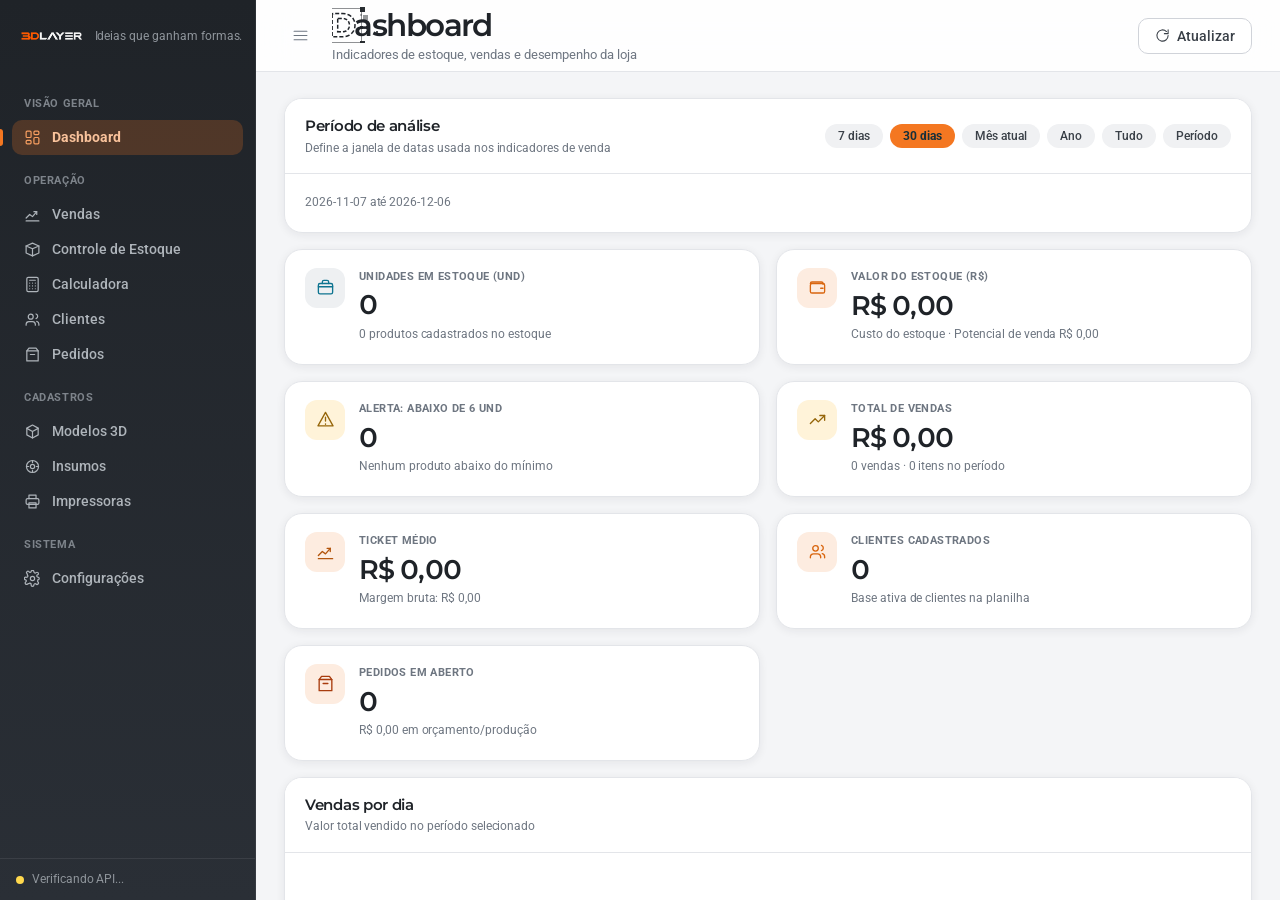
==== commit b4357f86: "Campo Acessorios + valor no pedido: linha no orcamento, total com acessorio e rotulo corrigido" ====
--- a/index.html
+++ b/index.html
@@ -11,7 +11,7 @@
     />
     <title>3D LAYER</title>
     <link rel="icon" type="image/png" href="./icon.png" />
-    <script type="module" crossorigin src="./assets/index.web-Cxgfdv2M.js"></script>
+    <script type="module" crossorigin src="./assets/index.web-AJ14UXyv.js"></script>
     <link rel="stylesheet" crossorigin href="./assets/index-Cnl-phXX.css">
   </head>
   <body>
